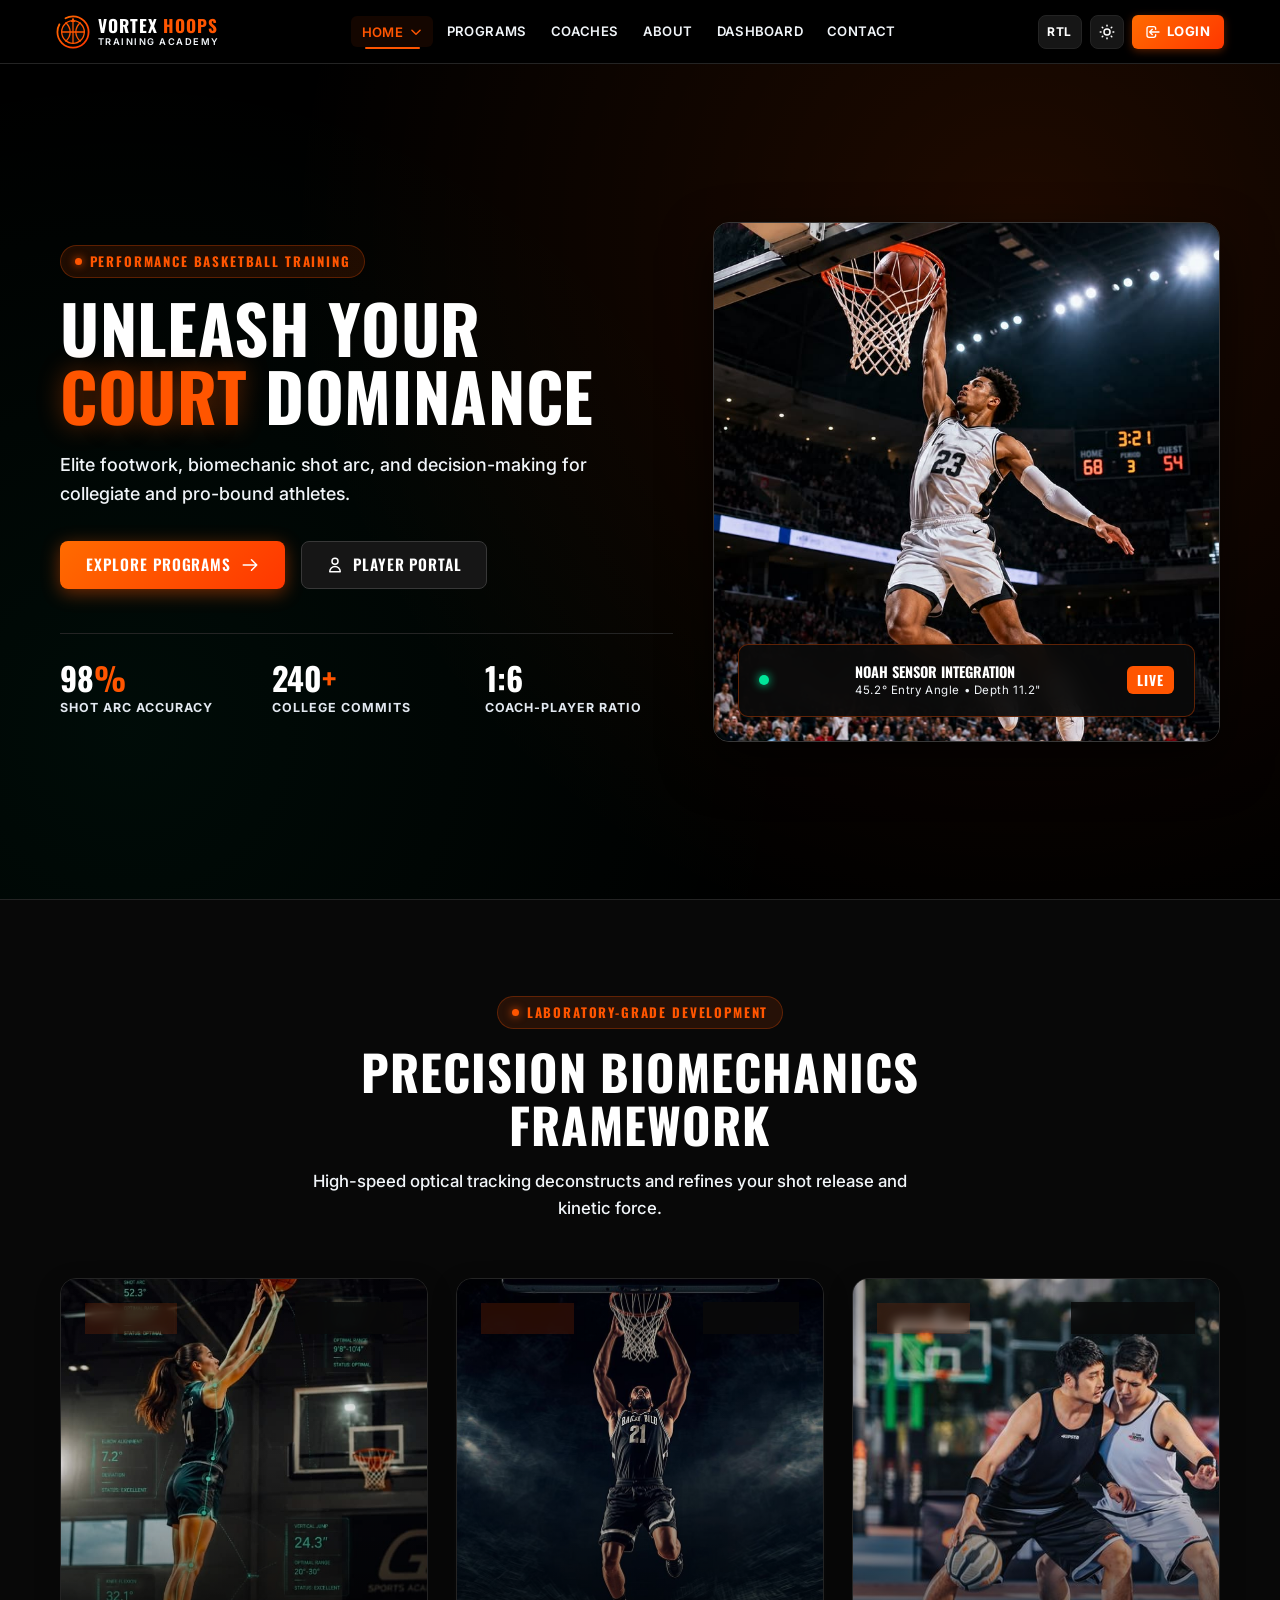
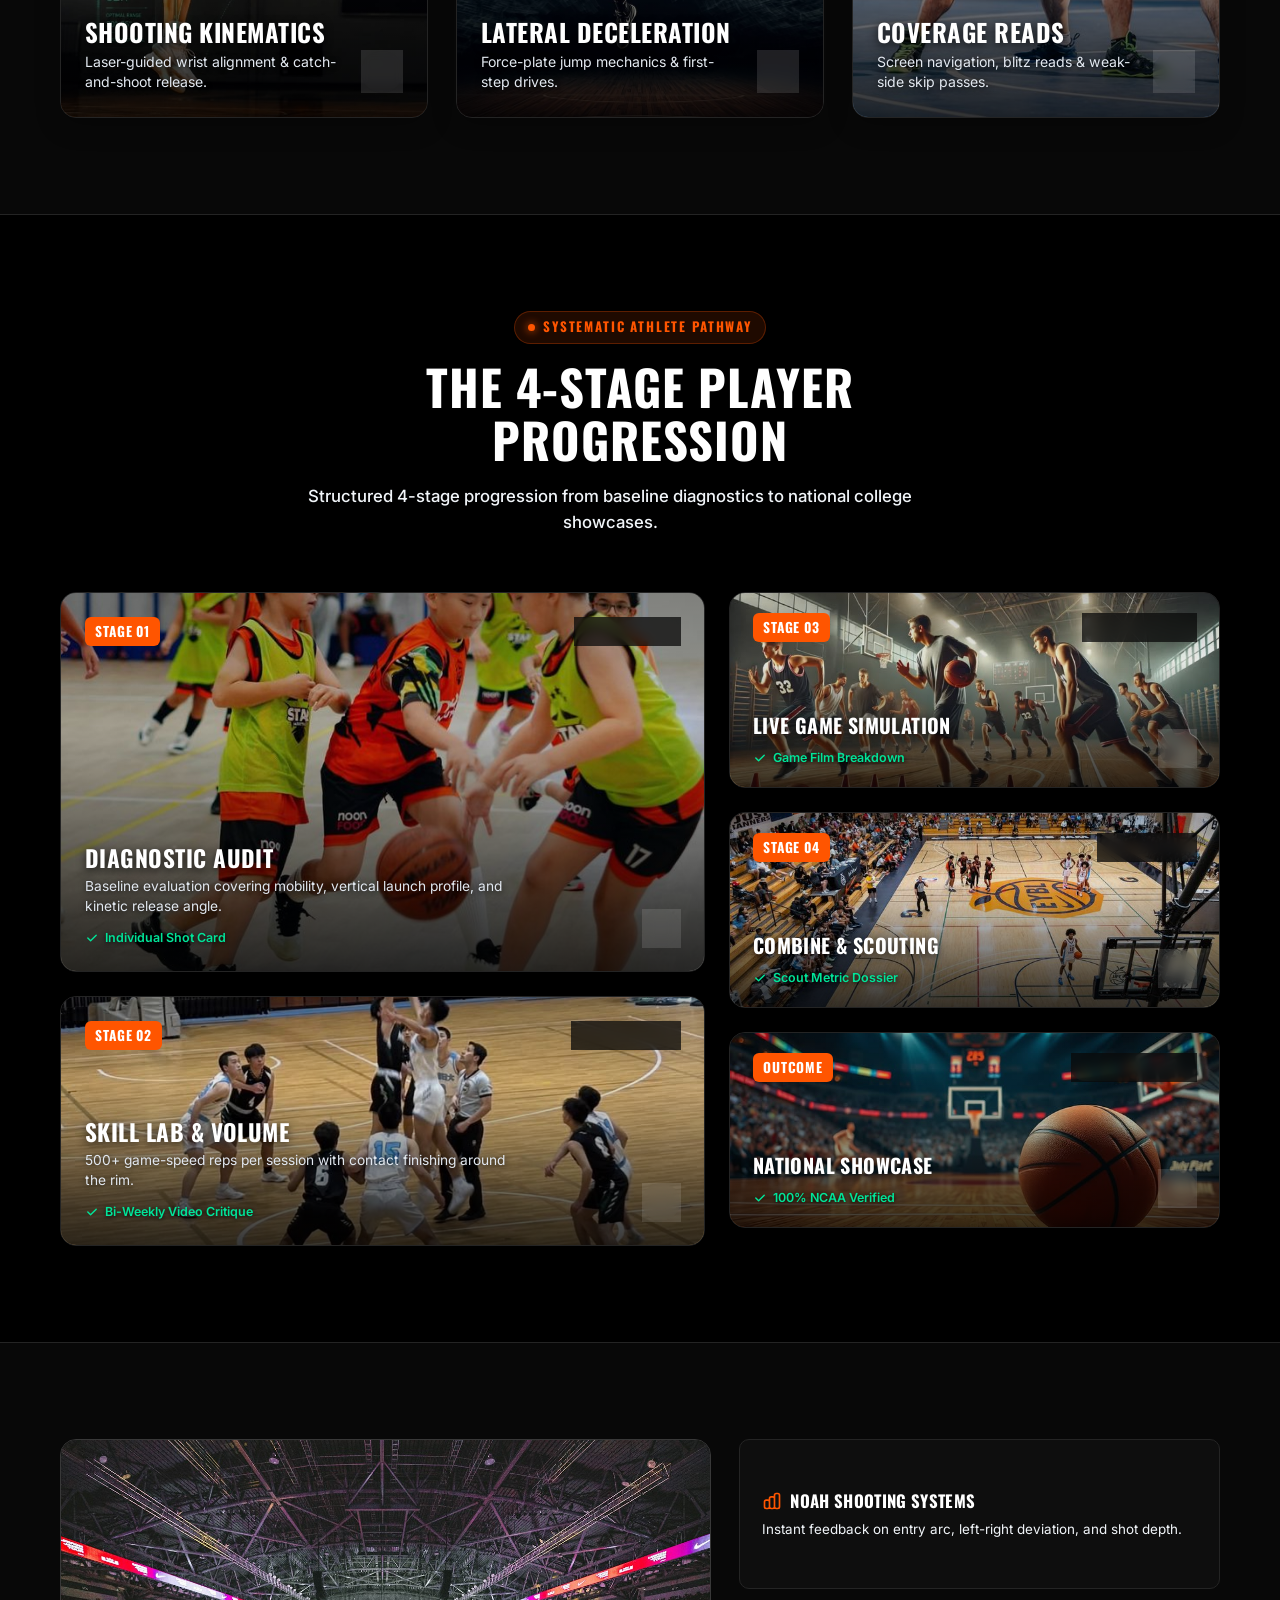
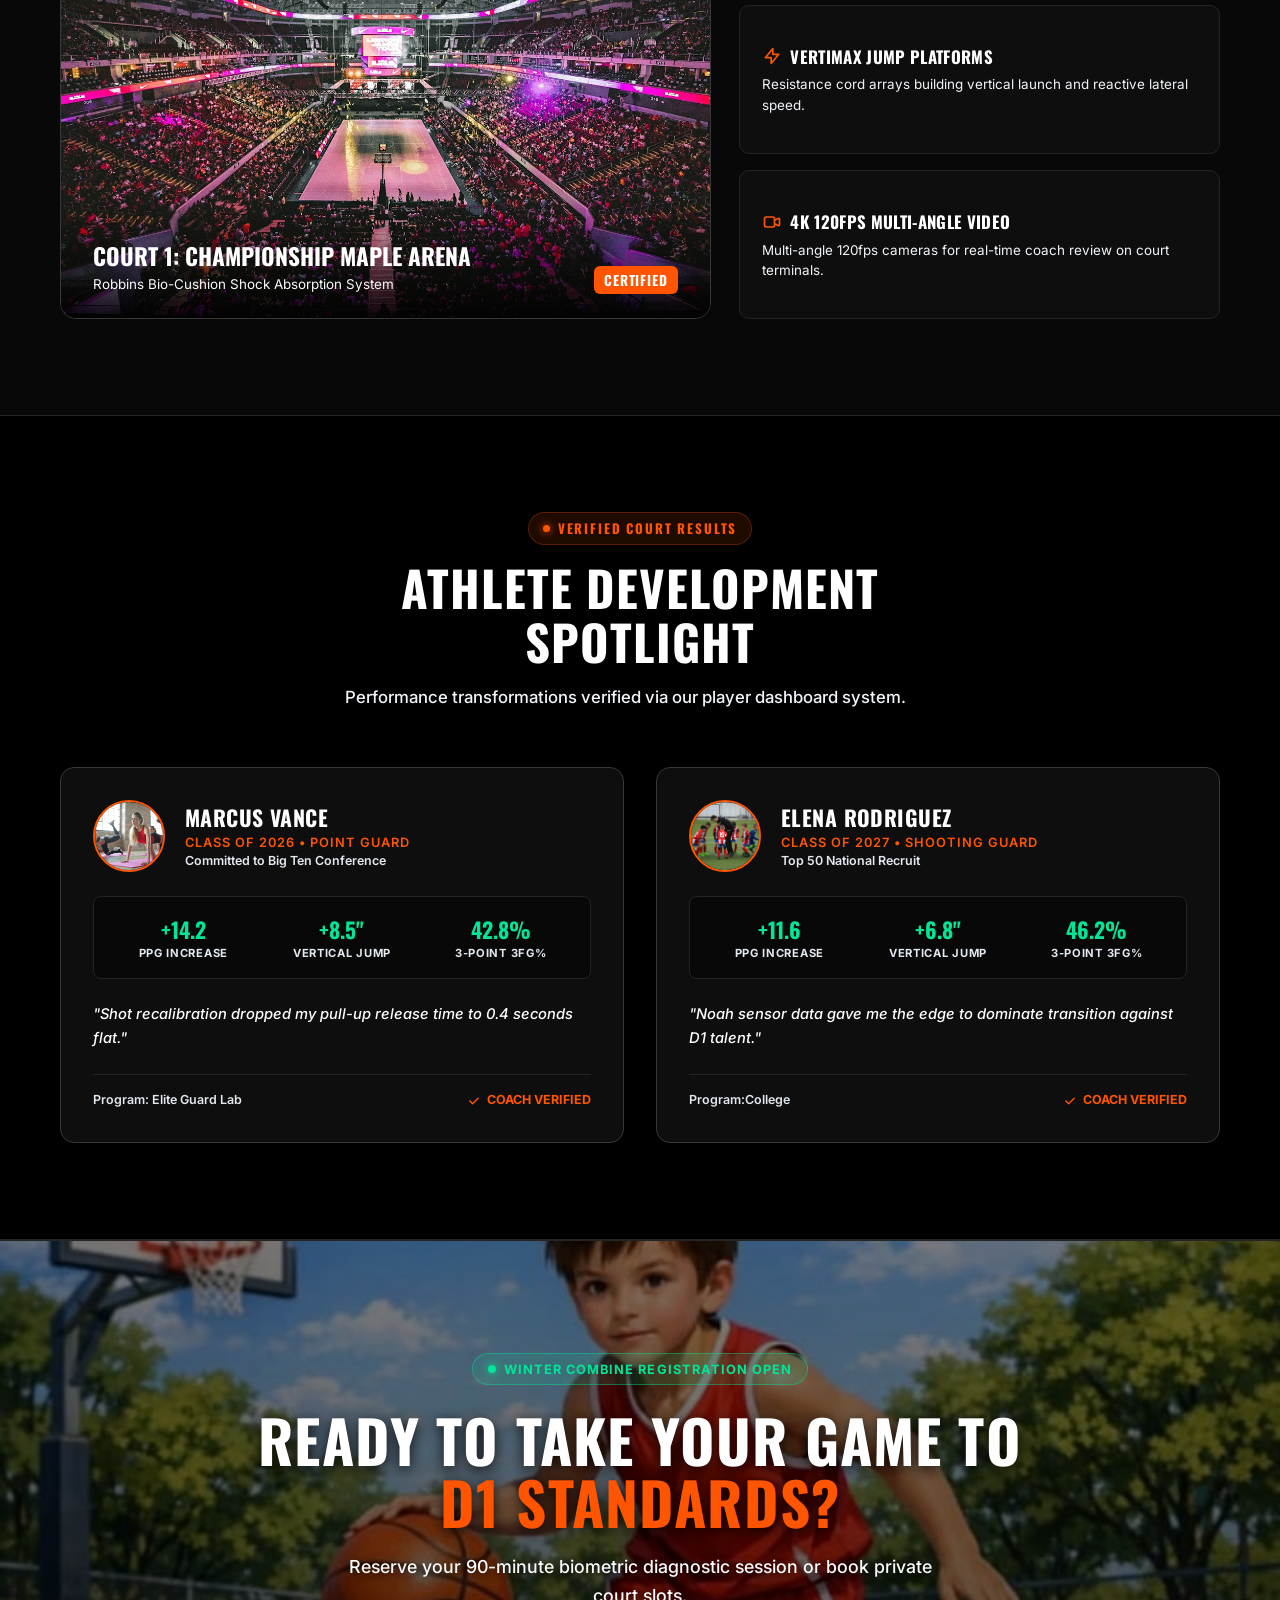
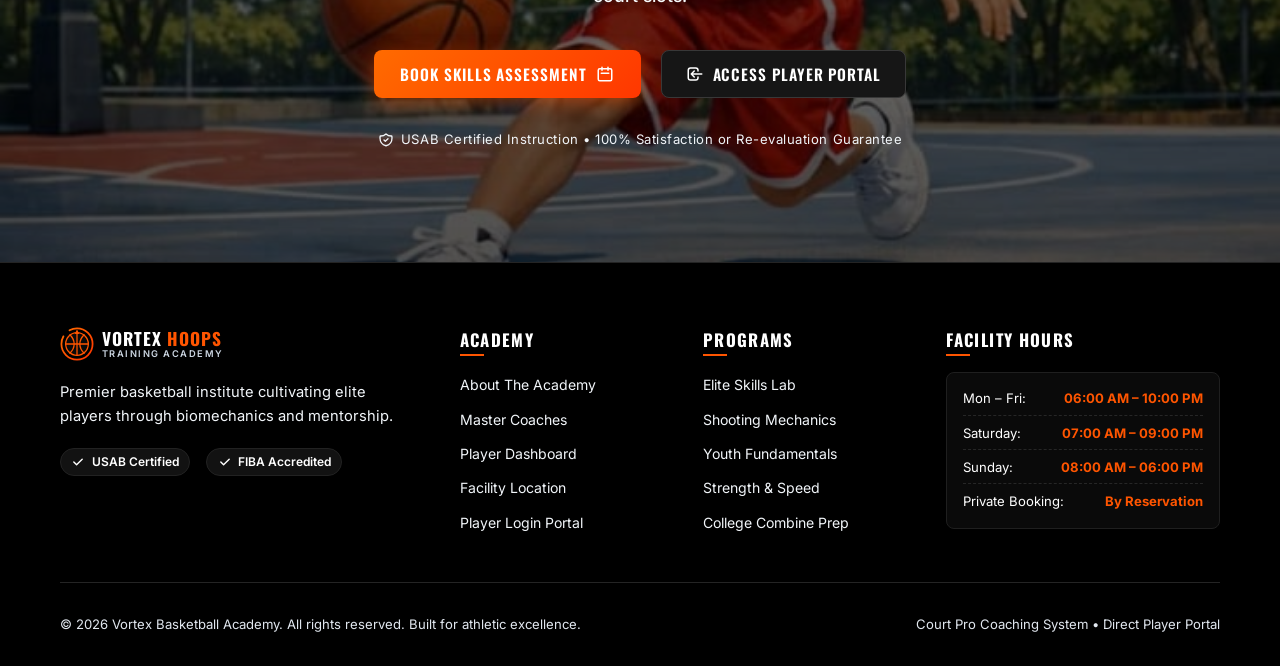
==== index.html @ 13c910e3 "first commit" ====
<!DOCTYPE html>
<html lang="en" dir="ltr" class="dark">

<head>
  <meta charset="UTF-8">
  <meta name="viewport" content="width=device-width, initial-scale=1.0">
  <title>Vortex Basketball Academy | Elite Sports Coaching & Player Development</title>

  <!-- Favicon -->
  <link rel="icon" type="image/svg+xml" href="assets/images/icons/favicon.svg">

  <!-- Core Stylesheets (Zero Inline CSS) -->
  <link rel="stylesheet" href="assets/css/style.css">
  <link rel="stylesheet" href="assets/css/responsive.css">
</head>

<body>

  <!-- ======================================================================
       PAGE LOADER
       ====================================================================== -->
  <div id="page-loader" role="status" aria-live="polite">
    <div class="loader-brand-box">
      <div class="loader-logo-wrap">
        <img src="assets/images/icons/logo.svg" alt="Vortex Basketball Academy Logo" width="72" height="72">
      </div>
      <h2 class="loader-brand-title">Vortex Academy</h2>
      <p class="loader-brand-tag">Elite Player Development</p>
      <div class="loader-bar-wrap">
        <div class="loader-bar-progress"></div>
      </div>
    </div>
  </div>

  <!-- ======================================================================
       GLOBAL FIXED HEADER
       ====================================================================== -->
  <header class="site-header" id="main-header">
    <div class="header-container">

      <!-- Brand Logo & Name -->
      <a href="index.html" class="brand-link" aria-label="Vortex Basketball Academy Home">
        <img src="assets/images/icons/logo.svg" alt="Vortex Logo" class="brand-logo-img" width="36" height="36">
        <div class="brand-text-group">
          <span class="brand-title">VORTEX <span>HOOPS</span></span>
          <span class="brand-tagline">TRAINING ACADEMY</span>
        </div>
      </a>

      <!-- Desktop Navigation - Exactly 6 items -->
      <nav class="desktop-nav" aria-label="Primary Navigation">
        <!-- 1. Home (Click-only Dropdown) -->
        <div class="nav-dropdown-item">
          <button type="button" class="nav-link nav-dropdown-btn" aria-expanded="false" aria-haspopup="true">
            <span>Home</span>
            <svg class="dropdown-arrow" fill="none" stroke="currentColor" viewBox="0 0 24 24" aria-hidden="true">
              <path stroke-linecap="round" stroke-linejoin="round" d="M19 9l-7 7-7-7" />
            </svg>
          </button>
          <div class="nav-dropdown-menu" role="menu">
            <a href="index.html" class="dropdown-link active" role="menuitem">
              <span>Home 1 (Training Hub)</span>
            </a>
            <a href="home-2.html" class="dropdown-link" role="menuitem">
              <span>Home 2 (Pro Performance)</span>
            </a>
          </div>
        </div>

        <!-- 2. Programs -->
        <a href="programs.html" class="nav-link">Programs</a>

        <!-- 3. Coaches -->
        <a href="coaches.html" class="nav-link">Coaches</a>

        <!-- 4. About -->
        <a href="about.html" class="nav-link">About</a>

        <!-- 5. Dashboard -->
        <a href="dashboard.html" class="nav-link">Dashboard</a>

        <!-- 6. Contact -->
        <a href="contact.html" class="nav-link">Contact</a>
      </nav>

      <!-- Header Action Controls -->
      <div class="header-actions">
        <!-- RTL / LTR Toggle Button -->
        <button type="button" class="icon-control-btn rtl-toggle-btn" aria-label="Toggle Text Direction">
          <span class="dir-label">RTL</span>
        </button>

        <!-- Dark / Light Mode Toggle Button -->
        <button type="button" class="icon-control-btn theme-toggle-btn" aria-label="Toggle Theme Mode">
          <!-- Moon Icon (for Dark) -->
          <svg class="moon-icon" fill="none" stroke="currentColor" viewBox="0 0 24 24" aria-hidden="true">
            <path stroke-linecap="round" stroke-linejoin="round" stroke-width="2"
              d="M20.354 15.354A9 9 0 018.646 3.646 9.003 9.003 0 0012 21a9.003 9.003 0 008.354-5.646z" />
          </svg>
          <!-- Sun Icon (for Light) -->
          <svg class="sun-icon" fill="none" stroke="currentColor" viewBox="0 0 24 24" aria-hidden="true">
            <path stroke-linecap="round" stroke-linejoin="round" stroke-width="2"
              d="M12 3v1m0 16v1m9-9h-1M4 12H3m15.364 6.364l-.707-.707M6.343 6.343l-.707-.707m12.728 0l-.707.707M6.343 17.657l-.707.707M16 12a4 4 0 11-8 0 4 4 0 018 0z" />
          </svg>
        </button>

        <!-- Player Portal Login Button -->
        <a href="login.html" class="header-login-btn" aria-label="Player Portal Login">
          <svg fill="none" stroke="currentColor" viewBox="0 0 24 24" aria-hidden="true">
            <path stroke-linecap="round" stroke-linejoin="round" stroke-width="2"
              d="M11 16l-4-4m0 0l4-4m-4 4h14m-5 4v1a3 3 0 01-3 3H6a3 3 0 01-3-3V7a3 3 0 013-3h7a3 3 0 013 3v1" />
          </svg>
          <span>Login</span>
        </a>

        <!-- Mobile Drawer Toggle Hamburger -->
        <button type="button" class="mobile-toggle-btn" aria-label="Open Mobile Menu" aria-expanded="false"
          aria-controls="mobile-drawer">
          <svg fill="none" stroke="currentColor" viewBox="0 0 24 24" aria-hidden="true">
            <path stroke-linecap="round" stroke-linejoin="round" stroke-width="2" d="M4 6h16M4 12h16M4 18h16" />
          </svg>
        </button>
      </div>

    </div>
  </header>

  <!-- ======================================================================
       MOBILE MENU DRAWER & BACKDROP
       ====================================================================== -->
  <div class="mobile-menu-backdrop" aria-hidden="true"></div>

  <aside class="mobile-menu-drawer" id="mobile-drawer" aria-label="Mobile Navigation Drawer">
    <div class="mobile-drawer-header">
      <div class="brand-link">
        <img src="assets/images/icons/logo.svg" alt="Vortex Logo" class="brand-logo-img" width="32" height="32">
        <div class="brand-text-group">
          <span class="brand-title">VORTEX <span>HOOPS</span></span>
          <span class="brand-tagline">TRAINING ACADEMY</span>
        </div>
      </div>
      <button type="button" class="mobile-close-btn" aria-label="Close Mobile Menu">
        <svg fill="none" stroke="currentColor" viewBox="0 0 24 24" aria-hidden="true" width="20" height="20">
          <path stroke-linecap="round" stroke-linejoin="round" stroke-width="2" d="M6 18L18 6M6 6l12 12" />
        </svg>
      </button>
    </div>

    <div class="mobile-drawer-body">
      <ul class="mobile-nav-list">
        <!-- 1. Home Accordion (Click only) -->
        <li class="mobile-accordion-group">
          <button type="button" class="mobile-nav-link mobile-accordion-btn" aria-expanded="false">
            <span>Home</span>
            <svg class="accordion-chevron" fill="none" stroke="currentColor" viewBox="0 0 24 24" aria-hidden="true"
              width="16" height="16">
              <path stroke-linecap="round" stroke-linejoin="round" stroke-width="2" d="M19 9l-7 7-7-7" />
            </svg>
          </button>
          <div class="mobile-accordion-content">
            <a href="index.html" class="mobile-sub-link active">Home 1 (Training Hub)</a>
            <a href="home-2.html" class="mobile-sub-link">Home 2 (Pro Performance)</a>
          </div>
        </li>

        <!-- 2. Programs -->
        <li>
          <a href="programs.html" class="mobile-nav-link">Programs</a>
        </li>

        <!-- 3. Coaches -->
        <li>
          <a href="coaches.html" class="mobile-nav-link">Coaches</a>
        </li>

        <!-- 4. About -->
        <li>
          <a href="about.html" class="mobile-nav-link">About</a>
        </li>

        <!-- 5. Dashboard -->
        <li>
          <a href="dashboard.html" class="mobile-nav-link">Dashboard</a>
        </li>

        <!-- 6. Contact -->
        <li>
          <a href="contact.html" class="mobile-nav-link">Contact</a>
        </li>
      </ul>

      <!-- Mobile Controls Row -->
      <div class="mobile-drawer-controls">
        <div class="mobile-controls-row">
          <button type="button" class="mobile-action-pill rtl-toggle-btn" aria-label="Toggle Text Direction">
            <svg fill="none" stroke="currentColor" viewBox="0 0 24 24" aria-hidden="true" width="16" height="16">
              <path stroke-linecap="round" stroke-linejoin="round" stroke-width="2"
                d="M8 7h12m0 0l-4-4m4 4l-4 4m0 6H4m0 0l4 4m-4-4l4-4" />
            </svg>
            <span class="dir-label">RTL</span>
          </button>

          <button type="button" class="mobile-action-pill theme-toggle-btn" aria-label="Toggle Theme Mode">
            <svg class="moon-icon" fill="none" stroke="currentColor" viewBox="0 0 24 24" aria-hidden="true" width="16"
              height="16">
              <path stroke-linecap="round" stroke-linejoin="round" stroke-width="2"
                d="M20.354 15.354A9 9 0 018.646 3.646 9.003 9.003 0 0012 21a9.003 9.003 0 008.354-5.646z" />
            </svg>
            <svg class="sun-icon" fill="none" stroke="currentColor" viewBox="0 0 24 24" aria-hidden="true" width="16"
              height="16">
              <path stroke-linecap="round" stroke-linejoin="round" stroke-width="2"
                d="M12 3v1m0 16v1m9-9h-1M4 12H3m15.364 6.364l-.707-.707M6.343 6.343l-.707-.707m12.728 0l-.707.707M6.343 17.657l-.707.707M16 12a4 4 0 11-8 0 4 4 0 018 0z" />
            </svg>
            <span>Theme</span>
          </button>
        </div>

        <a href="login.html" class="mobile-login-pill" aria-label="Player Portal Login">
          <svg fill="none" stroke="currentColor" viewBox="0 0 24 24" aria-hidden="true" width="18" height="18">
            <path stroke-linecap="round" stroke-linejoin="round" stroke-width="2"
              d="M11 16l-4-4m0 0l4-4m-4 4h14m-5 4v1a3 3 0 01-3 3H6a3 3 0 01-3-3V7a3 3 0 013-3h7a3 3 0 013 3v1" />
          </svg>
          <span>Player Portal</span>
        </a>
      </div>
    </div>
  </aside>

  <!-- ======================================================================
       MAIN CONTENT: EXACTLY 6 MAIN CONTENT SECTIONS (HOME 1)
       ====================================================================== -->
  <main id="main-content">

    <!-- --------------------------------------------------------------------
         SECTION 1: HERO VIEWPORT (FULL VIEWPORT HEIGHT)
         Occupies 100% viewport height minus fixed header
         -------------------------------------------------------------------- -->
    <section class="hero-viewport-section" aria-label="Academy Hero Introduction">
      <div class="site-container">
        <div class="hero-grid">

          <!-- Content Left Column -->
          <div class="hero-content-col">
            <span class="section-eyebrow">Performance Basketball Training</span>
            <h1 class="hero-title">
              Unleash Your <span class="highlight-court">Court</span> Dominance
            </h1>
            <p class="hero-description">
              Elite footwork, biomechanic shot arc, and decision-making for collegiate and pro-bound athletes.
            </p>

            <div class="hero-actions-row">
              <a href="programs.html" class="btn-primary-court">
                <span>Explore Programs</span>
                <svg fill="none" stroke="currentColor" viewBox="0 0 24 24" width="18" height="18" aria-hidden="true">
                  <path stroke-linecap="round" stroke-linejoin="round" stroke-width="2" d="M14 5l7 7m0 0l-7 7m7-7H3" />
                </svg>
              </a>
              <a href="login.html" class="btn-secondary-court">
                <svg fill="none" stroke="currentColor" viewBox="0 0 24 24" width="18" height="18" aria-hidden="true">
                  <path stroke-linecap="round" stroke-linejoin="round" stroke-width="2"
                    d="M16 7a4 4 0 11-8 0 4 4 0 018 0zM12 14a7 7 0 00-7 7h14a7 7 0 00-7-7z" />
                </svg>
                <span>Player Portal</span>
              </a>
            </div>

            <!-- Micro Metrics Strip -->
            <div class="hero-stats-strip">
              <div class="stat-strip-item">
                <div class="stat-strip-num">98<span>%</span></div>
                <div class="stat-strip-label">Shot Arc Accuracy</div>
              </div>
              <div class="stat-strip-item">
                <div class="stat-strip-num">240<span>+</span></div>
                <div class="stat-strip-label">College Commits</div>
              </div>
              <div class="stat-strip-item">
                <div class="stat-strip-num">1:6</div>
                <div class="stat-strip-label">Coach-Player Ratio</div>
              </div>
            </div>
          </div>

          <!-- Media Right Column -->
          <div class="hero-media-col">
            <div class="hero-image-frame">
              <img src="assets/images/hero/p1.jpg" alt="Vortex basketball player executing explosive jumper" width="600"
                height="700" loading="eager">
              <div class="hero-floating-badge">
                <div class="floating-badge-pulse" aria-hidden="true"></div>
                <div>
                  <div class="floating-badge-title">Noah Sensor Integration</div>
                  <div class="floating-badge-desc">45.2° Entry Angle &bull; Depth 11.2"</div>
                </div>
                <span class="step-badge">Live</span>
              </div>
            </div>
          </div>

        </div>
      </div>
    </section>

    <!-- --------------------------------------------------------------------
         SECTION 2: BIOMECHANICS FRAMEWORK (REFERENCE PHOTO-CARD GRID MODEL)
         Modeled precisely after reference photo-card design with bottom overlays
         -------------------------------------------------------------------- -->
    <section class="section-biomechanics" aria-label="Biomechanics and Precision Training">
      <div class="site-container">

        <!-- Centered Section Header -->
        <div class="section-header-center">
          <span class="section-eyebrow">Laboratory-Grade Development</span>
          <h2 class="section-heading-lg">Precision Biomechanics Framework</h2>
          <p class="section-subtext">
            High-speed optical tracking deconstructs and refines your shot release and kinetic force.
          </p>
        </div>

        <!-- 3 Symmetrical Reference Photo Cards Grid -->
        <div class="biomechanics-photo-grid">

          <!-- Card 1: Shooting Kinematics -->
          <article class="biomechanics-photo-card">
            <div class="photo-card-media">
              <img src="assets/images/sections/p2.jpg" alt="Shooting kinematics and set point laser tracking"
                width="600" height="440" loading="lazy">
              <div class="photo-card-overlay" aria-hidden="true"></div>
            </div>

            <div class="photo-card-top-badge">
              <span class="pillar-pill-tag">PILLAR 01</span>
              <span class="photo-metric-pill">0.38s Release</span>
            </div>

            <div class="photo-card-bottom-content">
              <div class="photo-text-group">
                <h3 class="photo-card-title">Shooting Kinematics</h3>
                <p class="photo-card-desc">Laser-guided wrist alignment &amp; catch-and-shoot release.</p>
              </div>
              <a href="programs.html" class="photo-card-arrow-btn" aria-label="Explore Shooting Kinematics Curriculum">
                <svg fill="none" stroke="currentColor" viewBox="0 0 24 24" width="20" height="20" aria-hidden="true">
                  <path stroke-linecap="round" stroke-linejoin="round" stroke-width="2" d="M14 5l7 7m0 0l-7 7m7-7H3" />
                </svg>
              </a>
            </div>
          </article>

          <!-- Card 2: Lateral Deceleration -->
          <article class="biomechanics-photo-card">
            <div class="photo-card-media">
              <img src="assets/images/sections/p3.jpg" alt="Lateral deceleration and first-step force plate training"
                width="600" height="440" loading="lazy">
              <div class="photo-card-overlay" aria-hidden="true"></div>
            </div>

            <div class="photo-card-top-badge">
              <span class="pillar-pill-tag">PILLAR 02</span>
              <span class="photo-metric-pill">+4.2G Decel</span>
            </div>

            <div class="photo-card-bottom-content">
              <div class="photo-text-group">
                <h3 class="photo-card-title">Lateral Deceleration</h3>
                <p class="photo-card-desc">Force-plate jump mechanics &amp; first-step drives.</p>
              </div>
              <a href="programs.html" class="photo-card-arrow-btn" aria-label="Explore Lateral Deceleration Curriculum">
                <svg fill="none" stroke="currentColor" viewBox="0 0 24 24" width="20" height="20" aria-hidden="true">
                  <path stroke-linecap="round" stroke-linejoin="round" stroke-width="2" d="M14 5l7 7m0 0l-7 7m7-7H3" />
                </svg>
              </a>
            </div>
          </article>

          <!-- Card 3: Coverage Reads -->
          <article class="biomechanics-photo-card">
            <div class="photo-card-media">
              <img src="assets/images/sections/p4.jpg" alt="Coverage reads and defensive telemetry analysis" width="600"
                height="440" loading="lazy">
              <div class="photo-card-overlay" aria-hidden="true"></div>
            </div>

            <div class="photo-card-top-badge">
              <span class="pillar-pill-tag">PILLAR 03</span>
              <span class="photo-metric-pill">94% Read Index</span>
            </div>

            <div class="photo-card-bottom-content">
              <div class="photo-text-group">
                <h3 class="photo-card-title">Coverage Reads</h3>
                <p class="photo-card-desc">Screen navigation, blitz reads &amp; weak-side skip passes.</p>
              </div>
              <a href="programs.html" class="photo-card-arrow-btn" aria-label="Explore Coverage Reads Curriculum">
                <svg fill="none" stroke="currentColor" viewBox="0 0 24 24" width="20" height="20" aria-hidden="true">
                  <path stroke-linecap="round" stroke-linejoin="round" stroke-width="2" d="M14 5l7 7m0 0l-7 7m7-7H3" />
                </svg>
              </a>
            </div>
          </article>

        </div>

      </div>
    </section>

    <!-- --------------------------------------------------------------------
         SECTION 3: ELITE PLAYER PROGRESSION PATH (ASYMMETRIC MOSAIC MODEL)
         Modeled precisely after reference photo mosaic (2 columns: 2 left, 3 right)
         -------------------------------------------------------------------- -->
    <section class="section-progression" aria-label="Player Progression Milestones">
      <div class="site-container">

        <div class="progression-header-wrap">
          <span class="section-eyebrow">Systematic Athlete Pathway</span>
          <h2 class="section-heading-lg">The 4-Stage Player Progression</h2>
          <p class="section-subtext">
            Structured 4-stage progression from baseline diagnostics to national college showcases.
          </p>
        </div>

        <!-- Asymmetric Bento Photo Mosaic (Matching Reference Image) -->
        <div class="progression-mosaic-grid">

          <!-- Left Column: 2 Cards (Large Featured + Wide Secondary) -->
          <div class="progression-col-left">

            <!-- Stage 01: Diagnostic Audit (Large Featured Card) -->
            <article class="progression-mosaic-card progression-card-lg">
              <div class="mosaic-card-media">
                <img src="assets/images/sections/p5.jpg" alt="Stage 01 Diagnostic audit evaluation" width="800"
                  height="400" loading="lazy">
                <div class="mosaic-card-overlay" aria-hidden="true"></div>
              </div>

              <div class="mosaic-card-top">
                <span class="step-badge">Stage 01</span>
                <span class="step-duration">Weeks 1 &ndash; 3</span>
              </div>

              <div class="mosaic-card-bottom">
                <div class="mosaic-text-group">
                  <h3 class="mosaic-card-title">Diagnostic Audit</h3>
                  <p class="mosaic-card-desc">
                    Baseline evaluation covering mobility, vertical launch profile, and kinetic release angle.
                  </p>
                  <div class="step-deliverable">
                    <svg fill="currentColor" viewBox="0 0 20 20" width="14" height="14" aria-hidden="true">
                      <path fill-rule="evenodd"
                        d="M16.707 5.293a1 1 0 010 1.414l-8 8a1 1 0 01-1.414 0l-4-4a1 1 0 011.414-1.414L8 12.586l7.293-7.293a1 1 0 011.414 0z"
                        clip-rule="evenodd" />
                    </svg>
                    <span>Individual Shot Card</span>
                  </div>
                </div>
                <a href="programs.html" class="mosaic-arrow-btn" aria-label="Explore Stage 01 Curriculum">
                  <svg fill="none" stroke="currentColor" viewBox="0 0 24 24" width="18" height="18" aria-hidden="true">
                    <path stroke-linecap="round" stroke-linejoin="round" stroke-width="2"
                      d="M14 5l7 7m0 0l-7 7m7-7H3" />
                  </svg>
                </a>
              </div>
            </article>

            <!-- Stage 02: Skill Lab & Volume (Wide Horizontal Card) -->
            <article class="progression-mosaic-card progression-card-sm">
              <div class="mosaic-card-media">
                <img src="assets/images/sections/p6.jpg" alt="Stage 02 Skill lab and volume training" width="800"
                  height="260" loading="lazy">
                <div class="mosaic-card-overlay" aria-hidden="true"></div>
              </div>

              <div class="mosaic-card-top">
                <span class="step-badge">Stage 02</span>
                <span class="step-duration">Weeks 4 &ndash; 8</span>
              </div>

              <div class="mosaic-card-bottom">
                <div class="mosaic-text-group">
                  <h3 class="mosaic-card-title">Skill Lab &amp; Volume</h3>
                  <p class="mosaic-card-desc">
                    500+ game-speed reps per session with contact finishing around the rim.
                  </p>
                  <div class="step-deliverable">
                    <svg fill="currentColor" viewBox="0 0 20 20" width="14" height="14" aria-hidden="true">
                      <path fill-rule="evenodd"
                        d="M16.707 5.293a1 1 0 010 1.414l-8 8a1 1 0 01-1.414 0l-4-4a1 1 0 011.414-1.414L8 12.586l7.293-7.293a1 1 0 011.414 0z"
                        clip-rule="evenodd" />
                    </svg>
                    <span>Bi-Weekly Video Critique</span>
                  </div>
                </div>
                <a href="programs.html" class="mosaic-arrow-btn" aria-label="Explore Stage 02 Curriculum">
                  <svg fill="none" stroke="currentColor" viewBox="0 0 24 24" width="18" height="18" aria-hidden="true">
                    <path stroke-linecap="round" stroke-linejoin="round" stroke-width="2"
                      d="M14 5l7 7m0 0l-7 7m7-7H3" />
                  </svg>
                </a>
              </div>
            </article>

          </div>

          <!-- Right Column: 3 Cards (Stage 03, Stage 04, and National Showcase) -->
          <div class="progression-col-right">

            <!-- Stage 03: Live Game Simulation -->
            <article class="progression-mosaic-card progression-card-rt">
              <div class="mosaic-card-media">
                <img src="assets/images/sections/p7.jpg" alt="Stage 03 Live game simulation drills" width="600"
                  height="220" loading="lazy">
                <div class="mosaic-card-overlay" aria-hidden="true"></div>
              </div>

              <div class="mosaic-card-top">
                <span class="step-badge">Stage 03</span>
                <span class="step-duration">Weeks 9 &ndash; 14</span>
              </div>

              <div class="mosaic-card-bottom">
                <div class="mosaic-text-group">
                  <h3 class="mosaic-card-title">Live Game Simulation</h3>
                  <div class="step-deliverable">
                    <svg fill="currentColor" viewBox="0 0 20 20" width="14" height="14" aria-hidden="true">
                      <path fill-rule="evenodd"
                        d="M16.707 5.293a1 1 0 010 1.414l-8 8a1 1 0 01-1.414 0l-4-4a1 1 0 011.414-1.414L8 12.586l7.293-7.293a1 1 0 011.414 0z"
                        clip-rule="evenodd" />
                    </svg>
                    <span>Game Film Breakdown</span>
                  </div>
                </div>
                <a href="programs.html" class="mosaic-arrow-btn" aria-label="Explore Stage 03 Curriculum">
                  <svg fill="none" stroke="currentColor" viewBox="0 0 24 24" width="18" height="18" aria-hidden="true">
                    <path stroke-linecap="round" stroke-linejoin="round" stroke-width="2"
                      d="M14 5l7 7m0 0l-7 7m7-7H3" />
                  </svg>
                </a>
              </div>
            </article>

            <!-- Stage 04: Combine & Scouting -->
            <article class="progression-mosaic-card progression-card-rt">
              <div class="mosaic-card-media">
                <img src="assets/images/sections/p8.jpg" alt="Stage 04 Combine and scouting showcase" width="600"
                  height="220" loading="lazy">
                <div class="mosaic-card-overlay" aria-hidden="true"></div>
              </div>

              <div class="mosaic-card-top">
                <span class="step-badge">Stage 04</span>
                <span class="step-duration">Weeks 15+</span>
              </div>

              <div class="mosaic-card-bottom">
                <div class="mosaic-text-group">
                  <h3 class="mosaic-card-title">Combine &amp; Scouting</h3>
                  <div class="step-deliverable">
                    <svg fill="currentColor" viewBox="0 0 20 20" width="14" height="14" aria-hidden="true">
                      <path fill-rule="evenodd"
                        d="M16.707 5.293a1 1 0 010 1.414l-8 8a1 1 0 01-1.414 0l-4-4a1 1 0 011.414-1.414L8 12.586l7.293-7.293a1 1 0 011.414 0z"
                        clip-rule="evenodd" />
                    </svg>
                    <span>Scout Metric Dossier</span>
                  </div>
                </div>
                <a href="programs.html" class="mosaic-arrow-btn" aria-label="Explore Stage 04 Curriculum">
                  <svg fill="none" stroke="currentColor" viewBox="0 0 24 24" width="18" height="18" aria-hidden="true">
                    <path stroke-linecap="round" stroke-linejoin="round" stroke-width="2"
                      d="M14 5l7 7m0 0l-7 7m7-7H3" />
                  </svg>
                </a>
              </div>
            </article>

            <!-- Card 5: Verified NCAA Dossier Outcome -->
            <article class="progression-mosaic-card progression-card-rt">
              <div class="mosaic-card-media">
                <img src="assets/images/sections/p9.jpg" alt="NCAA collegiate and pro placement dossier" width="600"
                  height="220" loading="lazy">
                <div class="mosaic-card-overlay" aria-hidden="true"></div>
              </div>

              <div class="mosaic-card-top">
                <span class="step-badge">Outcome</span>
                <span class="step-duration">D1 Placement</span>
              </div>

              <div class="mosaic-card-bottom">
                <div class="mosaic-text-group">
                  <h3 class="mosaic-card-title">National Showcase</h3>
                  <div class="step-deliverable">
                    <svg fill="currentColor" viewBox="0 0 20 20" width="14" height="14" aria-hidden="true">
                      <path fill-rule="evenodd"
                        d="M16.707 5.293a1 1 0 010 1.414l-8 8a1 1 0 01-1.414 0l-4-4a1 1 0 011.414-1.414L8 12.586l7.293-7.293a1 1 0 011.414 0z"
                        clip-rule="evenodd" />
                    </svg>
                    <span>100% NCAA Verified</span>
                  </div>
                </div>
                <a href="programs.html" class="mosaic-arrow-btn" aria-label="Explore National Showcase">
                  <svg fill="none" stroke="currentColor" viewBox="0 0 24 24" width="18" height="18" aria-hidden="true">
                    <path stroke-linecap="round" stroke-linejoin="round" stroke-width="2"
                      d="M14 5l7 7m0 0l-7 7m7-7H3" />
                  </svg>
                </a>
              </div>
            </article>

          </div>

        </div>

      </div>
    </section>

    <!-- --------------------------------------------------------------------
         SECTION 4: THE VORTEX FACILITY & ARENA SHOWCASE (ARCHITECTURAL GRID)
         -------------------------------------------------------------------- -->
    <section class="section-facility" aria-label="Facility and Training Arena Showcase">
      <div class="site-container">

        <div class="facility-grid-wrap">
          <!-- Main Architectural Visual -->
          <div class="facility-main-visual">
            <img src="assets/images/sections/court-facility.jpg"
              alt="Vortex Academy FIBA Regulation Maple Hardwood Courts" width="800" height="500" loading="lazy">
            <div class="facility-main-caption">
              <div>
                <div class="facility-caption-title">Court 1: Championship Maple Arena</div>
                <div class="facility-caption-sub">Robbins Bio-Cushion Shock Absorption System</div>
              </div>
              <span class="step-badge"> Certified</span>
            </div>
          </div>

          <!-- Side Spec Columns -->
          <div class="facility-side-specs">
            <!-- Spec 1 -->
            <div class="facility-spec-card">
              <div class="spec-icon-row">
                <svg fill="none" stroke="currentColor" viewBox="0 0 24 24" width="20" height="20" aria-hidden="true">
                  <path stroke-linecap="round" stroke-linejoin="round" stroke-width="2"
                    d="M9 19v-6a2 2 0 00-2-2H5a2 2 0 00-2 2v6a2 2 0 002 2h2a2 2 0 002-2zm0 0V9a2 2 0 012-2h2a2 2 0 012 2v10m-6 0a2 2 0 002 2h2a2 2 0 002-2m0 0V5a2 2 0 012-2h2a2 2 0 012 2v14a2 2 0 01-2 2h-2a2 2 0 01-2-2z" />
                </svg>
                <h3 class="spec-title">Noah Shooting Systems</h3>
              </div>
              <p class="spec-desc">Instant feedback on entry arc, left-right deviation, and shot depth.</p>
            </div>

            <!-- Spec 2 -->
            <div class="facility-spec-card">
              <div class="spec-icon-row">
                <svg fill="none" stroke="currentColor" viewBox="0 0 24 24" width="20" height="20" aria-hidden="true">
                  <path stroke-linecap="round" stroke-linejoin="round" stroke-width="2"
                    d="M13 10V3L4 14h7v7l9-11h-7z" />
                </svg>
                <h3 class="spec-title">VertiMax Jump Platforms</h3>
              </div>
              <p class="spec-desc">Resistance cord arrays building vertical launch and reactive lateral speed.</p>
            </div>

            <!-- Spec 3 -->
            <div class="facility-spec-card">
              <div class="spec-icon-row">
                <svg fill="none" stroke="currentColor" viewBox="0 0 24 24" width="20" height="20" aria-hidden="true">
                  <path stroke-linecap="round" stroke-linejoin="round" stroke-width="2"
                    d="M15 10l4.553-2.276A1 1 0 0121 8.618v6.764a1 1 0 01-1.447.894L15 14M5 18h8a2 2 0 002-2V8a2 2 0 00-2-2H5a2 2 0 00-2 2v8a2 2 0 002 2z" />
                </svg>
                <h3 class="spec-title">4K 120FPS Multi-Angle Video</h3>
              </div>
              <p class="spec-desc">Multi-angle 120fps cameras for real-time coach review on court terminals.</p>
            </div>
          </div>
        </div>

      </div>
    </section>

    <!-- --------------------------------------------------------------------
         SECTION 5: ATHLETE SPOTLIGHT & METRICS (EVEN DUAL-CARDS)
         Strictly equal heights, symmetrical data, uniform typography
         -------------------------------------------------------------------- -->
    <section class="section-spotlight" aria-label="Athlete Spotlights and Performance Improvements">
      <div class="site-container">

        <div class="spotlight-header-wrap">
          <span class="section-eyebrow">Verified Court Results</span>
          <h2 class="section-heading-lg">Athlete Development Spotlight</h2>
          <p class="section-subtext">
            Performance transformations verified via our player dashboard system.
          </p>
        </div>

        <div class="spotlight-cards-grid">
          <!-- Card 1: Marcus -->
          <div class="spotlight-card">
            <div>
              <div class="spotlight-athlete-header">
                <div class="spotlight-avatar-frame">
                  <img src="assets/images/testimonials/player-marcus.jpg" alt="Marcus Vance athlete portrait" width="72"
                    height="72" loading="lazy">
                </div>
                <div class="spotlight-athlete-meta">
                  <h3 class="spotlight-name">Marcus Vance</h3>
                  <span class="spotlight-tier">Class of 2026 &bull; Point Guard</span>
                  <span class="spotlight-team">Committed to Big Ten Conference</span>
                </div>
              </div>

              <!-- Equal 3-Metric Comparison Pill Grid -->
              <div class="spotlight-metrics-grid">
                <div class="metric-pill-item">
                  <span class="metric-pill-val">+14.2</span>
                  <span class="metric-pill-lbl">PPG Increase</span>
                </div>
                <div class="metric-pill-item">
                  <span class="metric-pill-val">+8.5"</span>
                  <span class="metric-pill-lbl">Vertical Jump</span>
                </div>
                <div class="metric-pill-item">
                  <span class="metric-pill-val">42.8%</span>
                  <span class="metric-pill-lbl">3-Point 3FG%</span>
                </div>
              </div>

              <p class="spotlight-quote">
                "Shot recalibration dropped my pull-up release time to 0.4 seconds flat."
              </p>
            </div>

            <div class="spotlight-coach-verified">
              <span>Program: Elite Guard Lab</span>
              <span class="verified-stamp">
                <svg fill="currentColor" viewBox="0 0 20 20" width="14" height="14" aria-hidden="true">
                  <path fill-rule="evenodd"
                    d="M16.707 5.293a1 1 0 010 1.414l-8 8a1 1 0 01-1.414 0l-4-4a1 1 0 011.414-1.414L8 12.586l7.293-7.293a1 1 0 011.414 0z"
                    clip-rule="evenodd" />
                </svg>
                Coach Verified
              </span>
            </div>
          </div>

          <!-- Card 2: Elena -->
          <div class="spotlight-card">
            <div>
              <div class="spotlight-athlete-header">
                <div class="spotlight-avatar-frame">
                  <img src="assets/images/testimonials/player-elena.jpg" alt="Elena Rodriguez athlete portrait"
                    width="72" height="72" loading="lazy">
                </div>
                <div class="spotlight-athlete-meta">
                  <h3 class="spotlight-name">Elena Rodriguez</h3>
                  <span class="spotlight-tier">Class of 2027 &bull; Shooting Guard</span>
                  <span class="spotlight-team">Top 50 National Recruit</span>
                </div>
              </div>

              <!-- Equal 3-Metric Comparison Pill Grid -->
              <div class="spotlight-metrics-grid">
                <div class="metric-pill-item">
                  <span class="metric-pill-val">+11.6</span>
                  <span class="metric-pill-lbl">PPG Increase</span>
                </div>
                <div class="metric-pill-item">
                  <span class="metric-pill-val">+6.8"</span>
                  <span class="metric-pill-lbl">Vertical Jump</span>
                </div>
                <div class="metric-pill-item">
                  <span class="metric-pill-val">46.2%</span>
                  <span class="metric-pill-lbl">3-Point 3FG%</span>
                </div>
              </div>

              <p class="spotlight-quote">
                "Noah sensor data gave me the edge to dominate transition against D1 talent."
              </p>
            </div>

            <div class="spotlight-coach-verified">
              <span>Program:College </span>
              <span class="verified-stamp">
                <svg fill="currentColor" viewBox="0 0 20 20" width="14" height="14" aria-hidden="true">
                  <path fill-rule="evenodd"
                    d="M16.707 5.293a1 1 0 010 1.414l-8 8a1 1 0 01-1.414 0l-4-4a1 1 0 011.414-1.414L8 12.586l7.293-7.293a1 1 0 011.414 0z"
                    clip-rule="evenodd" />
                </svg>
                Coach Verified
              </span>
            </div>
          </div>
        </div>

      </div>
    </section>

    <!-- --------------------------------------------------------------------
         SECTION 6: HIGH-CONVERSION COURT CTA (MANDATORY FINAL SECTION)
         -------------------------------------------------------------------- -->
    <section class="section-court-cta" aria-label="Book Assessment Call To Action">
      <div class="site-container">
        <div class="cta-box-inner">

          <div class="cta-live-indicator">
            <span class="cta-live-dot" aria-hidden="true"></span>
            <span>Winter Combine Registration Open</span>
          </div>

          <h2 class="cta-main-title">
            Ready to Take Your Game to <span>D1 Standards?</span>
          </h2>

          <p class="cta-description">
            Reserve your 90-minute biometric diagnostic session or book private court slots.
          </p>

          <div class="cta-buttons-row">
            <a href="contact.html" class="btn-primary-court">
              <span>Book Skills Assessment</span>
              <svg fill="none" stroke="currentColor" viewBox="0 0 24 24" width="18" height="18" aria-hidden="true">
                <path stroke-linecap="round" stroke-linejoin="round" stroke-width="2"
                  d="M8 7V3m8 4V3m-9 8h10M5 21h14a2 2 0 002-2V7a2 2 0 00-2-2H5a2 2 0 00-2 2v12a2 2 0 002 2z" />
              </svg>
            </a>
            <a href="login.html" class="btn-secondary-court">
              <svg fill="none" stroke="currentColor" viewBox="0 0 24 24" width="18" height="18" aria-hidden="true">
                <path stroke-linecap="round" stroke-linejoin="round" stroke-width="2"
                  d="M11 16l-4-4m0 0l4-4m-4 4h14m-5 4v1a3 3 0 01-3 3H6a3 3 0 01-3-3V7a3 3 0 013-3h7a3 3 0 013 3v1" />
              </svg>
              <span>Access Player Portal</span>
            </a>
          </div>

          <div class="cta-guarantee-note">
            <svg fill="none" stroke="currentColor" viewBox="0 0 24 24" width="16" height="16" aria-hidden="true">
              <path stroke-linecap="round" stroke-linejoin="round" stroke-width="2"
                d="M9 12l2 2 4-4m5.618-4.016A11.955 11.955 0 0112 2.944a11.955 11.955 0 01-8.618 3.04A12.02 12.02 0 003 9c0 5.591 3.824 10.29 9 11.622 5.176-1.332 9-6.03 9-11.622 0-1.042-.133-2.052-.382-3.016z" />
            </svg>
            <span>USAB Certified Instruction &bull; 100% Satisfaction or Re-evaluation Guarantee</span>
          </div>

        </div>
      </div>
    </section>

  </main>

  <!-- ======================================================================
       GLOBAL SCROLL TO TOP BUTTON
       ====================================================================== -->
  <button type="button" class="scroll-top-btn" aria-label="Scroll back to top">
    <svg fill="none" stroke="currentColor" viewBox="0 0 24 24" aria-hidden="true">
      <path stroke-linecap="round" stroke-linejoin="round" d="M5 15l7-7 7 7" />
    </svg>
  </button>

  <!-- ======================================================================
       SHARED FOOTER
       ====================================================================== -->
  <footer class="site-footer">
    <div class="footer-container">
      <div class="footer-grid">
        <!-- Brand Column -->
        <div class="footer-brand-col">
          <a href="index.html" class="brand-link" aria-label="Vortex Basketball Academy">
            <img src="assets/images/icons/logo.svg" alt="Vortex Logo" class="brand-logo-img" width="36" height="36">
            <div class="brand-text-group">
              <span class="brand-title">VORTEX <span>HOOPS</span></span>
              <span class="brand-tagline">TRAINING ACADEMY</span>
            </div>
          </a>
          <p class="footer-desc">
            Premier basketball institute cultivating elite players through biomechanics and mentorship.
          </p>

          <!-- Social Media Channels (Matching Reference Model) -->
          <div class="footer-social-row" aria-label="Social Media Channels">
            <a href="https://instagram.com" class="footer-social-pill" aria-label="Instagram" target="_blank"
              rel="noopener">
              <svg fill="none" stroke="currentColor" viewBox="0 0 24 24" width="16" height="16" aria-hidden="true">
                <rect x="2" y="2" width="20" height="20" rx="5" ry="5" stroke-width="2" />
                <path d="M16 11.37A4 4 0 1112.63 8 4 4 0 0116 11.37z" stroke-width="2" />
                <circle cx="17.5" cy="6.5" r="1.5" fill="currentColor" />
              </svg>
            </a>
            <a href="https://facebook.com" class="footer-social-pill" aria-label="Facebook" target="_blank"
              rel="noopener">
              <svg fill="currentColor" viewBox="0 0 24 24" width="16" height="16" aria-hidden="true">
                <path
                  d="M22 12c0-5.523-4.477-10-10-10S2 6.477 2 12c0 4.991 3.657 9.128 8.438 9.878v-6.987h-2.54V12h2.54V9.797c0-2.506 1.492-3.89 3.777-3.89 1.094 0 2.238.195 2.238.195v2.46h-1.26c-1.243 0-1.63.771-1.63 1.562V12h2.773l-.443 2.89h-2.33v6.988C18.343 21.128 22 16.991 22 12z" />
              </svg>
            </a>
            <a href="https://youtube.com" class="footer-social-pill" aria-label="YouTube" target="_blank"
              rel="noopener">
              <svg fill="currentColor" viewBox="0 0 24 24" width="16" height="16" aria-hidden="true">
                <path
                  d="M23.498 6.186a3.016 3.016 0 00-2.122-2.136C19.505 3.545 12 3.545 12 3.545s-7.505 0-9.377.505A3.017 3.017 0 00.502 6.186C0 8.07 0 12 0 12s0 3.93.502 5.814a3.016 3.016 0 002.122 2.136c1.871.505 9.376.505 9.376.505s7.505 0 9.377-.505a3.015 3.015 0 002.122-2.136C24 15.93 24 12 24 12s0-3.93-.502-5.814zM9.545 15.568V8.432L15.818 12l-6.273 3.568z" />
              </svg>
            </a>
            <a href="https://wa.me/18005554667" class="footer-social-pill" aria-label="WhatsApp" target="_blank"
              rel="noopener">
              <svg fill="currentColor" viewBox="0 0 24 24" width="16" height="16" aria-hidden="true">
                <path
                  d="M12.031 0C5.397 0 0 5.398 0 12.034c0 2.12.553 4.19 1.603 6.01L.069 24l6.126-1.606a12.008 12.008 0 005.836 1.505h.005c6.632 0 12.03-5.398 12.03-12.035 0-3.217-1.252-6.24-3.528-8.517A11.97 11.97 0 0012.031 0zm0 22.029h-.004a10.02 10.02 0 01-5.11-1.397l-.367-.218-3.799.996 1.014-3.704-.239-.38a9.987 9.987 0 01-1.532-5.292c0-5.529 4.498-10.028 10.034-10.028 2.68 0 5.197 1.044 7.09 2.939a9.96 9.96 0 012.933 7.095c0 5.53-4.5 10.029-10.035 10.029z" />
              </svg>
            </a>
          </div>

          <div class="footer-badges">
            <span class="footer-badge-pill">
              <svg fill="currentColor" viewBox="0 0 20 20" width="14" height="14" aria-hidden="true">
                <path fill-rule="evenodd"
                  d="M16.707 5.293a1 1 0 010 1.414l-8 8a1 1 0 01-1.414 0l-4-4a1 1 0 011.414-1.414L8 12.586l7.293-7.293a1 1 0 011.414 0z"
                  clip-rule="evenodd" />
              </svg>
              USAB Certified
            </span>
            <span class="footer-badge-pill">
              <svg fill="currentColor" viewBox="0 0 20 20" width="14" height="14" aria-hidden="true">
                <path fill-rule="evenodd"
                  d="M16.707 5.293a1 1 0 010 1.414l-8 8a1 1 0 01-1.414 0l-4-4a1 1 0 011.414-1.414L8 12.586l7.293-7.293a1 1 0 011.414 0z"
                  clip-rule="evenodd" />
              </svg>
              FIBA Accredited
            </span>
          </div>
        </div>

        <!-- Quick Links: Academy Column -->
        <div>
          <h3 class="footer-heading">Academy</h3>
          <ul class="footer-link-list">
            <li><a href="about.html">About The Academy</a></li>
            <li><a href="coaches.html">Master Coaches</a></li>
            <li><a href="dashboard.html">Player Dashboard</a></li>
            <li><a href="contact.html">Facility Location</a></li>
            <li><a href="login.html">Player Login Portal</a></li>
          </ul>
        </div>

        <!-- Training Programs Column -->
        <div>
          <h3 class="footer-heading">Programs</h3>
          <ul class="footer-link-list">
            <li><a href="programs.html">Elite Skills Lab</a></li>
            <li><a href="programs.html">Shooting Mechanics</a></li>
            <li><a href="programs.html">Youth Fundamentals</a></li>
            <li><a href="programs.html">Strength &amp; Speed</a></li>
            <li><a href="programs.html">College Combine Prep</a></li>
          </ul>
        </div>

        <!-- Schedule & Court Hours -->
        <div>
          <h3 class="footer-heading">Facility Hours</h3>
          <div class="footer-schedule-box">
            <div class="schedule-row">
              <span>Mon – Fri:</span>
              <span class="schedule-highlight">06:00 AM – 10:00 PM</span>
            </div>
            <div class="schedule-row">
              <span>Saturday:</span>
              <span class="schedule-highlight">07:00 AM – 09:00 PM</span>
            </div>
            <div class="schedule-row">
              <span>Sunday:</span>
              <span class="schedule-highlight">08:00 AM – 06:00 PM</span>
            </div>
            <div class="schedule-row">
              <span>Private Booking:</span>
              <span class="schedule-highlight">By Reservation</span>
            </div>
          </div>
        </div>
      </div>

      <!-- Footer Bottom Bar -->
      <div class="footer-bottom-bar">
        <p>&copy; 2026 Vortex Basketball Academy. All rights reserved. Built for athletic excellence.</p>
        <p>Court Pro Coaching System &bull; Direct Player Portal</p>
      </div>
    </div>
  </footer>

  <!-- Core Scripts (Zero Inline JS) -->
  <script src="assets/js/main.js"></script>
</body>

</html>
---- assets/css/style.css ----
/* ==========================================================================
   VORTEX BASKETBALL ACADEMY - GLOBAL CORE STYLESHEET
   Brand: Vortex Basketball Academy
   Technology: CSS3 Custom Properties & Responsive System
   ========================================================================== */

/* Google Fonts Import: Oswald (Athletic Eyebrows & Headings) + Inter (Body/UI) */
@import url('https://fonts.googleapis.com/css2?family=Inter:wght@300;400;500;600;700;800&family=Oswald:wght@500;600;700&display=swap');

:root {
  /* Brand Palette */
  --color-primary: #FF5500;
  --color-primary-hover: #E04B00;
  --color-primary-glow: rgba(255, 85, 0, 0.35);
  --color-accent: #00E599;

  /* Shared Uniform Container Width (Header, Sections, Footer) */
  --container-max: 1200px;

  /* Light Theme Base (High-Contrast Black & Deep Slate on Crisp Light) */
  --bg-body: #FFFFFF;
  --bg-surface: #F8FAFC;
  --bg-card: #FFFFFF;
  --bg-elevated: #F1F5F9;
  --border-subtle: #E2E8F0;
  --border-strong: #CBD5E1;
  --text-bright: #000000;
  /* Bold Headings (100% black) */
  --text-main: #0F172A;
  /* Primary Text (Deep slate) */
  --text-muted: #1E293B;
  /* Descriptions & Body Text (Dark high-contrast slate) */
  --text-soft: #334155;
  /* Labels, Badges, Timestamps (Clear dark slate) */
  --header-bg: rgba(255, 255, 255, 0.96);
  --bg-header: rgba(255, 255, 255, 0.96);
  --footer-bg: #0A0A0A;
  --footer-text: #FFFFFF;

  /* Header dimensions */
  --header-height: 64px;

  /* Transitions */
  --ease-smooth: cubic-bezier(0.16, 1, 0.3, 1);
  --duration-fast: 180ms;
  --duration-normal: 280ms;
}

/* Dark Theme - Strictly #000000 (Pure Black) with Ultra-Bright High-Contrast Text */
html.dark {
  --bg-body: #000000;
  --bg-surface: #080808;
  --bg-card: #0E0E0E;
  --bg-elevated: #161616;
  --border-subtle: #242424;
  --border-strong: #383838;
  --text-bright: #FFFFFF;
  /* Pure white headings */
  --text-main: #FFFFFF;
  /* Pure white text */
  --text-muted: #F1F5F9;
  /* Ultra-bright white body text */
  --text-soft: #E2E8F0;
  /* Bright white labels/metadata */
  --header-bg: rgba(0, 0, 0, 0.95);
  --bg-header: rgba(0, 0, 0, 0.95);
  --footer-bg: #000000;
  --footer-text: #FFFFFF;
}

/* Base Reset & Core Typography */
*,
*::before,
*::after {
  box-sizing: border-box;
  margin: 0;
  padding: 0;
}

html {
  font-family: 'Inter', -apple-system, BlinkMacSystemFont, 'Segoe UI', Roboto, sans-serif;
  font-size: 16px;
  scroll-behavior: smooth;
  text-rendering: optimizeLegibility;
  -webkit-font-smoothing: antialiased;
}

body {
  background-color: var(--bg-body);
  color: var(--text-main);
  min-height: 100vh;
  display: flex;
  flex-direction: column;
  line-height: 1.5;
  transition: background-color var(--duration-normal) var(--ease-smooth),
    color var(--duration-normal) var(--ease-smooth);
  padding-top: var(--header-height);
  overflow-x: hidden;
}

h1,
h2,
h3,
h4,
.font-heading {
  font-family: 'Oswald', sans-serif;
  letter-spacing: 0.02em;
  text-transform: uppercase;
  color: var(--text-bright);
}

a {
  color: inherit;
  text-decoration: none;
  transition: color var(--duration-fast) var(--ease-smooth);
}

button {
  font-family: inherit;
  border: none;
  background: none;
  cursor: pointer;
}

img,
svg {
  display: block;
  max-width: 100%;
}

/* Accessible focus ring */
:focus-visible {
  outline: 2px solid var(--color-primary);
  outline-offset: 3px;
}

/* ==========================================================================
   PAGE LOADER
   ========================================================================== */
#page-loader {
  position: fixed;
  inset: 0;
  z-index: 99999;
  background-color: #000000;
  display: flex;
  flex-direction: column;
  align-items: center;
  justify-content: center;
  transition: opacity 400ms var(--ease-smooth), visibility 400ms var(--ease-smooth);
}

#page-loader.is-loaded {
  opacity: 0;
  visibility: hidden;
  pointer-events: none;
}

.loader-brand-box {
  display: flex;
  flex-direction: column;
  align-items: center;
  text-align: center;
}

.loader-logo-wrap {
  width: 72px;
  height: 72px;
  margin-bottom: 1.25rem;
  animation: pulseLogo 1.6s ease-in-out infinite;
}

.loader-brand-title {
  font-family: 'Oswald', sans-serif;
  font-size: 1.5rem;
  font-weight: 700;
  letter-spacing: 0.12em;
  color: #FFFFFF;
  text-transform: uppercase;
}

.loader-brand-tag {
  font-size: 0.75rem;
  letter-spacing: 0.2em;
  color: var(--color-primary);
  text-transform: uppercase;
  font-weight: 600;
  margin-top: 0.25rem;
}

.loader-bar-wrap {
  width: 180px;
  height: 3px;
  background: #1A1A1A;
  border-radius: 999px;
  margin-top: 1.5rem;
  overflow: hidden;
  position: relative;
}

.loader-bar-progress {
  position: absolute;
  top: 0;
  left: 0;
  height: 100%;
  width: 45%;
  background: linear-gradient(90deg, #FF6B00, #FF3700);
  border-radius: 999px;
  animation: slideLoader 1.4s ease-in-out infinite;
}

@keyframes pulseLogo {

  0%,
  100% {
    transform: scale(1);
    filter: drop-shadow(0 0 10px rgba(255, 85, 0, 0.4));
  }

  50% {
    transform: scale(1.08);
    filter: drop-shadow(0 0 24px rgba(255, 85, 0, 0.8));
  }
}

@keyframes slideLoader {
  0% {
    left: -50%;
    width: 30%;
  }

  50% {
    left: 35%;
    width: 60%;
  }

  100% {
    left: 100%;
    width: 30%;
  }
}

/* ==========================================================================
   GLOBAL FIXED HEADER
   Compact height, 1-line desktop, logo + brand, 6 nav items, RTL/LTR, dark, login
   ========================================================================== */
.site-header {
  position: fixed;
  top: 0;
  left: 0;
  right: 0;
  height: var(--header-height);
  background-color: var(--header-bg);
  backdrop-filter: blur(12px);
  -webkit-backdrop-filter: blur(12px);
  border-bottom: 1px solid var(--border-subtle);
  z-index: 1000;
  transition: background-color var(--duration-fast) var(--ease-smooth),
    border-color var(--duration-fast) var(--ease-smooth),
    box-shadow var(--duration-fast) var(--ease-smooth);
}

.site-header.is-scrolled {
  box-shadow: 0 4px 20px rgba(0, 0, 0, 0.25);
}

.header-container {
  max-width: var(--container-max);
  height: 100%;
  margin: 0 auto;
  padding: 0 1.25rem;
  display: flex;
  align-items: center;
  justify-content: space-between;
  gap: 1.25rem;
  width: 100%;
}

/* Brand Link */
.brand-link {
  display: inline-flex;
  align-items: center;
  gap: 0.65rem;
  flex-shrink: 0;
}

.brand-logo-img {
  width: 36px;
  height: 36px;
  flex-shrink: 0;
}

.brand-text-group {
  display: flex;
  flex-direction: column;
  line-height: 1;
}

.brand-title {
  font-family: 'Oswald', sans-serif;
  font-size: 1.15rem;
  font-weight: 700;
  letter-spacing: 0.06em;
  color: var(--text-bright);
  text-transform: uppercase;
}

.brand-title span {
  color: var(--color-primary);
}

.brand-tagline {
  font-size: 0.62rem;
  letter-spacing: 0.16em;
  font-weight: 600;
  color: var(--text-muted);
  text-transform: uppercase;
  margin-top: 2px;
}

/* Primary Desktop Navigation - Exactly 6 items */
.desktop-nav {
  display: flex;
  align-items: center;
  gap: 0.35rem;
  list-style: none;
}

.nav-link {
  position: relative;
  display: inline-flex;
  align-items: center;
  gap: 0.35rem;
  padding: 0.5rem 0.85rem;
  font-size: 0.88rem;
  font-weight: 600;
  color: var(--text-muted);
  text-transform: uppercase;
  letter-spacing: 0.04em;
  border-radius: 6px;
  transition: color var(--duration-fast) var(--ease-smooth),
    background-color var(--duration-fast) var(--ease-smooth);
}

.nav-link:hover,
.nav-link.active {
  color: var(--color-primary);
  background-color: rgba(255, 85, 0, 0.08);
}

.nav-link.active::after {
  content: '';
  position: absolute;
  bottom: -2px;
  left: 0.85rem;
  right: 0.85rem;
  height: 2px;
  background-color: var(--color-primary);
  border-radius: 2px;
}

/* Dropdown Container (Click only, never hover) */
.nav-dropdown-item {
  position: relative;
}

.dropdown-arrow {
  width: 14px;
  height: 14px;
  stroke-width: 2.5;
  transition: transform var(--duration-fast) var(--ease-smooth);
}

.nav-dropdown-item.is-open .dropdown-arrow {
  transform: rotate(180deg);
}

.nav-dropdown-menu {
  position: absolute;
  top: calc(100% + 8px);
  left: 0;
  min-width: 180px;
  background-color: var(--bg-card);
  border: 1px solid var(--border-strong);
  border-radius: 8px;
  padding: 0.4rem;
  box-shadow: 0 12px 30px rgba(0, 0, 0, 0.3);
  display: none;
  flex-direction: column;
  gap: 0.2rem;
  z-index: 1050;
}

.nav-dropdown-item.is-open .nav-dropdown-menu {
  display: flex;
}

.dropdown-link {
  display: flex;
  align-items: center;
  justify-content: space-between;
  padding: 0.55rem 0.85rem;
  font-size: 0.84rem;
  font-weight: 600;
  color: var(--text-main);
  border-radius: 6px;
  transition: background-color var(--duration-fast) var(--ease-smooth),
    color var(--duration-fast) var(--ease-smooth);
}

.dropdown-link:hover,
.dropdown-link.active {
  background-color: var(--color-primary);
  color: #FFFFFF;
}

/* Header Action Controls (RTL, Dark Mode, Login) */
.header-actions {
  display: flex;
  align-items: center;
  gap: 0.65rem;
  flex-shrink: 0;
}

.icon-control-btn {
  width: 36px;
  height: 36px;
  border-radius: 8px;
  display: inline-flex;
  align-items: center;
  justify-content: center;
  color: var(--text-main);
  background-color: var(--bg-elevated);
  border: 1px solid var(--border-subtle);
  transition: background-color var(--duration-fast) var(--ease-smooth),
    color var(--duration-fast) var(--ease-smooth),
    border-color var(--duration-fast) var(--ease-smooth);
}

.icon-control-btn:hover {
  color: var(--color-primary);
  border-color: var(--color-primary);
}

.icon-control-btn svg {
  width: 18px;
  height: 18px;
}

.theme-toggle-btn .sun-icon {
  display: none;
}

.theme-toggle-btn .moon-icon {
  display: block;
}

html.dark .theme-toggle-btn .sun-icon {
  display: block;
}

html.dark .theme-toggle-btn .moon-icon {
  display: none;
}

.rtl-toggle-btn {
  font-size: 0.75rem;
  font-weight: 700;
  letter-spacing: 0.05em;
  padding: 0 0.5rem;
  width: auto;
  min-width: 44px;
}

/* Header Login Button */
.header-login-btn {
  display: inline-flex;
  align-items: center;
  gap: 0.45rem;
  height: 36px;
  padding: 0 1rem;
  font-size: 0.85rem;
  font-weight: 700;
  letter-spacing: 0.04em;
  text-transform: uppercase;
  color: #FFFFFF;
  background: linear-gradient(135deg, #FF6B00 0%, #FF3700 100%);
  border-radius: 6px;
  box-shadow: 0 2px 8px var(--color-primary-glow);
  transition: transform var(--duration-fast) var(--ease-smooth),
    box-shadow var(--duration-fast) var(--ease-smooth);
  flex-shrink: 0;
}

.header-login-btn:hover {
  transform: translateY(-1px);
  box-shadow: 0 4px 14px var(--color-primary-glow);
}

.header-login-btn svg {
  width: 16px;
  height: 16px;
}

/* Mobile Toggle Hamburger */
.mobile-toggle-btn {
  display: none;
  width: 38px;
  height: 38px;
  align-items: center;
  justify-content: center;
  background-color: var(--bg-elevated);
  border: 1px solid var(--border-subtle);
  border-radius: 8px;
  color: var(--text-bright);
}

.mobile-toggle-btn svg {
  width: 22px;
  height: 22px;
}

/* ==========================================================================
   MOBILE MENU DRAWER & ACCORDION
   ========================================================================== */
.mobile-menu-backdrop {
  position: fixed;
  inset: 0;
  background-color: rgba(0, 0, 0, 0.7);
  backdrop-filter: blur(4px);
  z-index: 1090;
  opacity: 0;
  visibility: hidden;
  transition: opacity var(--duration-normal) var(--ease-smooth),
    visibility var(--duration-normal) var(--ease-smooth);
}

.mobile-menu-backdrop.is-active {
  opacity: 1;
  visibility: visible;
}

.mobile-menu-drawer {
  position: fixed;
  top: 0;
  bottom: 0;
  right: 0;
  width: 320px;
  max-width: 85vw;
  background-color: var(--bg-card);
  border-left: 1px solid var(--border-strong);
  z-index: 1100;
  display: flex;
  flex-direction: column;
  transform: translateX(100%);
  transition: transform var(--duration-normal) var(--ease-smooth);
  overflow-y: auto;
}

.mobile-menu-drawer.is-open {
  transform: translateX(0);
}

.mobile-drawer-header {
  height: var(--header-height);
  padding: 0 1.25rem;
  display: flex;
  align-items: center;
  justify-content: space-between;
  border-bottom: 1px solid var(--border-subtle);
}

.mobile-close-btn {
  width: 34px;
  height: 34px;
  display: inline-flex;
  align-items: center;
  justify-content: center;
  border-radius: 6px;
  background-color: var(--bg-elevated);
  color: var(--text-main);
}

.mobile-drawer-body {
  padding: 1.25rem;
  display: flex;
  flex-direction: column;
  gap: 1.25rem;
  flex: 1;
}

.mobile-nav-list {
  list-style: none;
  display: flex;
  flex-direction: column;
  gap: 0.35rem;
}

.mobile-nav-link {
  display: flex;
  align-items: center;
  justify-content: space-between;
  padding: 0.75rem 1rem;
  font-size: 0.95rem;
  font-weight: 700;
  text-transform: uppercase;
  color: var(--text-main);
  border-radius: 8px;
  background-color: var(--bg-surface);
  border: 1px solid var(--border-subtle);
  transition: all var(--duration-fast) var(--ease-smooth);
}

.mobile-nav-link.active,
.mobile-nav-link:hover {
  background-color: rgba(255, 85, 0, 0.1);
  color: var(--color-primary);
  border-color: var(--color-primary);
}

/* Mobile Accordion */
.mobile-accordion-btn {
  width: 100%;
  cursor: pointer;
}

.mobile-accordion-content {
  display: none;
  flex-direction: column;
  gap: 0.25rem;
  padding: 0.4rem 0 0.4rem 1rem;
}

[dir="rtl"] .mobile-accordion-content {
  padding: 0.4rem 1rem 0.4rem 0;
}

.mobile-accordion-group.is-open .mobile-accordion-content {
  display: flex;
}

.mobile-sub-link {
  display: block;
  padding: 0.55rem 0.85rem;
  font-size: 0.88rem;
  font-weight: 600;
  color: var(--text-muted);
  border-radius: 6px;
}

.mobile-sub-link.active,
.mobile-sub-link:hover {
  color: var(--color-primary);
  background-color: var(--bg-elevated);
}

.mobile-drawer-controls {
  margin-top: auto;
  padding-top: 1rem;
  border-top: 1px solid var(--border-subtle);
  display: flex;
  flex-direction: column;
  gap: 0.75rem;
}

.mobile-controls-row {
  display: flex;
  align-items: center;
  justify-content: space-between;
  gap: 0.75rem;
}

.mobile-action-pill {
  flex: 1;
  height: 38px;
  display: inline-flex;
  align-items: center;
  justify-content: center;
  gap: 0.5rem;
  border-radius: 8px;
  background-color: var(--bg-elevated);
  border: 1px solid var(--border-subtle);
  font-size: 0.82rem;
  font-weight: 700;
  color: var(--text-main);
  text-transform: uppercase;
}

.mobile-login-pill {
  width: 100%;
  height: 42px;
  display: inline-flex;
  align-items: center;
  justify-content: center;
  gap: 0.5rem;
  border-radius: 8px;
  background: linear-gradient(135deg, #FF6B00 0%, #FF3700 100%);
  color: #FFFFFF;
  font-size: 0.9rem;
  font-weight: 700;
  text-transform: uppercase;
  letter-spacing: 0.05em;
  box-shadow: 0 4px 12px var(--color-primary-glow);
}

/* ==========================================================================
   SCROLL TO TOP BUTTON
   ========================================================================== */
.scroll-top-btn {
  position: fixed;
  bottom: 1.5rem;
  right: 1.5rem;
  width: 44px;
  height: 44px;
  border-radius: 50%;
  background: var(--color-primary);
  color: #FFFFFF;
  display: inline-flex;
  align-items: center;
  justify-content: center;
  box-shadow: 0 4px 16px rgba(255, 85, 0, 0.4);
  z-index: 900;
  opacity: 0;
  visibility: hidden;
  transform: translateY(12px);
  transition: opacity var(--duration-fast) var(--ease-smooth),
    visibility var(--duration-fast) var(--ease-smooth),
    transform var(--duration-fast) var(--ease-smooth),
    background-color var(--duration-fast) var(--ease-smooth);
}

[dir="rtl"] .scroll-top-btn {
  right: auto;
  left: 1.5rem;
}

.scroll-top-btn.is-visible {
  opacity: 1;
  visibility: visible;
  transform: translateY(0);
}

.scroll-top-btn:hover {
  background-color: var(--color-primary-hover);
  transform: translateY(-2px);
}

.scroll-top-btn svg {
  width: 20px;
  height: 20px;
  stroke-width: 2.5;
}

/* ==========================================================================
   SHARED FOOTER COMPONENT
   ========================================================================== */
.site-footer {
  background-color: var(--footer-bg);
  color: var(--footer-text);
  border-top: 1px solid var(--border-subtle);
  margin-top: auto;
  padding: 4rem 0 2rem;
}

.footer-container {
  max-width: var(--container-max);
  margin: 0 auto;
  padding: 0 1.25rem;
  width: 100%;
}

.footer-grid {
  display: grid;
  grid-template-columns: 1.8fr 1fr 1fr 1.4fr;
  gap: 3rem;
  padding-bottom: 3rem;
  border-bottom: 1px solid var(--border-subtle);
}

.footer-brand-col {
  display: flex;
  flex-direction: column;
  gap: 1.25rem;
}

.site-footer .brand-title {
  color: #FFFFFF !important;
}

.site-footer .brand-title span {
  color: var(--color-primary) !important;
}

.site-footer .brand-tagline {
  color: #CBD5E1 !important;
}

.footer-desc {
  font-size: 0.92rem;
  color: #F1F5F9;
  line-height: 1.6;
  max-width: 360px;
}

.footer-heading {
  font-family: 'Oswald', sans-serif;
  font-size: 1.05rem;
  font-weight: 700;
  letter-spacing: 0.08em;
  color: #FFFFFF;
  margin-bottom: 1.25rem;
  text-transform: uppercase;
  position: relative;
  display: inline-block;
}

.footer-heading::after {
  content: '';
  position: absolute;
  bottom: -4px;
  left: 0;
  width: 24px;
  height: 2px;
  background-color: var(--color-primary);
}

[dir="rtl"] .footer-heading::after {
  left: auto;
  right: 0;
}

.footer-link-list {
  list-style: none;
  display: flex;
  flex-direction: column;
  gap: 0.65rem;
}

.footer-link-list a {
  font-size: 0.88rem;
  color: #F1F5F9;
  transition: color var(--duration-fast) var(--ease-smooth),
    transform var(--duration-fast) var(--ease-smooth);
  display: inline-flex;
  align-items: center;
  gap: 0.35rem;
}

.footer-link-list a:hover {
  color: var(--color-primary);
  transform: translateX(4px);
}

[dir="rtl"] .footer-link-list a:hover {
  transform: translateX(-4px);
}

.footer-schedule-box {
  background-color: #0A0A0A;
  border: 1px solid #1F1F1F;
  border-radius: 8px;
  padding: 1rem;
  display: flex;
  flex-direction: column;
  gap: 0.5rem;
}

.schedule-row {
  display: flex;
  justify-content: space-between;
  font-size: 0.82rem;
  color: #FFFFFF;
  border-bottom: 1px dashed #262626;
  padding-bottom: 0.35rem;
}

.schedule-row:last-child {
  border-bottom: none;
  padding-bottom: 0;
}

.schedule-highlight {
  color: var(--color-primary);
  font-weight: 700;
}

.footer-bottom-bar {
  padding-top: 2rem;
  display: flex;
  align-items: center;
  justify-content: space-between;
  font-size: 0.82rem;
  color: #E2E8F0;
  flex-wrap: wrap;
  gap: 1rem;
}


.footer-social-row {
  display: none; /* Shown exclusively on 768px, 960px, 1032px viewports */
  align-items: center;
  gap: 0.65rem;
  margin-top: 0.5rem;
  margin-bottom: 0.25rem;
}

.footer-social-pill {
  width: 36px;
  height: 36px;
  border-radius: 50%;
  background-color: rgba(255, 255, 255, 0.08);
  border: 1px solid rgba(255, 255, 255, 0.16);
  color: #FFFFFF;
  display: inline-flex;
  align-items: center;
  justify-content: center;
  text-decoration: none;
  transition: all var(--duration-fast) var(--ease-smooth);
}

.footer-social-pill:hover {
  background-color: var(--color-primary);
  border-color: var(--color-primary);
  color: #FFFFFF;
  transform: translateY(-2px);
  box-shadow: 0 4px 12px rgba(255, 85, 0, 0.35);
}

.footer-badges {
  display: flex;
  align-items: center;
  gap: 1rem;
}

.footer-badge-pill {
  display: inline-flex;
  align-items: center;
  gap: 0.4rem;
  font-size: 0.75rem;
  font-weight: 600;
  color: #FFFFFF;
  background-color: #121212;
  border: 1px solid #222222;
  padding: 0.25rem 0.65rem;
  border-radius: 999px;
}

/* ==========================================================================
   HOME 2 SPECIFIC SECTION STYLES (PRO COMBINE & PERFORMANCE ACCELERATION)
   Unique layout architectures distinct from Home 1
   ========================================================================== */

/* --------------------------------------------------------------------------
   SECTION 1 (HOME 2): HERO VIEWPORT - PRO COMBINE ACCELERATION
   Occupies 100% viewport height minus header height, Background Image, Centered Text
   -------------------------------------------------------------------------- */
.hero-home2-section {
  position: relative;
  min-height: calc(100vh - var(--header-height));
  display: flex;
  flex-direction: column;
  justify-content: center;
  align-items: center;
  padding: 5rem 0 3.5rem;
  border-bottom: 1px solid var(--border-subtle);
  overflow: hidden;
}

.hero-home2-bg {
  position: absolute;
  inset: 0;
  width: 100%;
  height: 100%;
  z-index: 0;
  overflow: hidden;
}

.hero-home2-bg-img {
  width: 100%;
  height: 100%;
  object-fit: cover;
  object-position: center 30%;
  display: block;
}

.hero-home2-overlay {
  position: absolute;
  inset: 0;
  background: linear-gradient(180deg, rgba(0, 0, 0, 0.42) 0%, rgba(0, 0, 0, 0.65) 100%);
  z-index: 1;
}

.hero-home2-container {
  position: relative;
  z-index: 2;
  display: flex;
  flex-direction: column;
  align-items: center;
  text-align: center;
  gap: 2.75rem;
  width: 100%;
}

.hero-home2-content {
  display: flex;
  flex-direction: column;
  align-items: center;
  text-align: center;
  max-width: 840px;
  margin: 0 auto;
}

.hero-home2-content .section-eyebrow {
  margin-bottom: 1.25rem;
}

.hero-home2-content .hero-title {
  font-family: 'Oswald', sans-serif;
  font-size: clamp(2.8rem, 5.5vw, 4.6rem);
  font-weight: 700;
  line-height: 1.05;
  color: #FFFFFF;
  text-transform: uppercase;
  margin-bottom: 1.25rem;
  text-align: center;
  text-shadow: 0 4px 20px rgba(0, 0, 0, 0.8);
}

.hero-home2-content .hero-description {
  font-size: 1.12rem;
  color: #F8FAFC;
  line-height: 1.6;
  max-width: 660px;
  margin: 0 auto 2rem;
  text-align: center;
  font-weight: 500;
  text-shadow: 0 2px 10px rgba(0, 0, 0, 0.7);
}

.hero-home2-content .hero-actions-row {
  display: flex;
  align-items: center;
  justify-content: center;
  gap: 1.25rem;
  flex-wrap: wrap;
}

/* Home 2 Telemetry Ticker (Centered Beneath) */
.combine-telemetry-strip {
  width: 100%;
  max-width: 1000px;
  margin: 0 auto;
  background: rgba(18, 18, 18, 0.88);
  backdrop-filter: blur(12px);
  -webkit-backdrop-filter: blur(12px);
  border: 1px solid rgba(255, 255, 255, 0.16);
  border-radius: 14px;
  padding: 1.5rem 2rem;
  display: grid;
  grid-template-columns: repeat(4, 1fr);
  gap: 1.5rem;
  box-shadow: 0 10px 30px rgba(0, 0, 0, 0.5);
}

.telemetry-cell {
  display: flex;
  flex-direction: column;
  border-right: 1px solid var(--border-subtle);
  padding-right: 1.25rem;
}

[dir="rtl"] .telemetry-cell {
  border-right: none;
  border-left: 1px solid var(--border-subtle);
  padding-right: 0;
  padding-left: 1.25rem;
}

.telemetry-cell:last-child {
  border-right: none;
  border-left: none;
  padding-right: 0;
  padding-left: 0;
}

.telemetry-val {
  font-family: 'Oswald', sans-serif;
  font-size: 1.65rem;
  font-weight: 700;
  color: var(--color-accent);
  line-height: 1.1;
}

.telemetry-lbl {
  font-size: 0.74rem;
  font-weight: 700;
  letter-spacing: 0.08em;
  text-transform: uppercase;
  color: #E2E8F0;
  margin-top: 0.25rem;
}

/* --------------------------------------------------------------------------
   SECTION 2 (HOME 2): COMBINE PERFORMANCE LAB
   -------------------------------------------------------------------------- */
.section-combine-lab {
  padding: 6rem 0;
  background-color: var(--bg-surface);
  border-bottom: 1px solid var(--border-subtle);
}

.combine-lab-stack {
  display: flex;
  flex-direction: column;
  gap: 1.75rem;
}

.combine-lab-card {
  background-color: var(--bg-card);
  border: 1px solid var(--border-subtle);
  border-radius: 14px;
  display: grid;
  grid-template-columns: 240px 1fr;
  align-items: stretch;
  overflow: hidden;
  box-shadow: 0 4px 16px rgba(0, 0, 0, 0.05);
  transition: border-color var(--duration-fast) var(--ease-smooth),
    transform var(--duration-fast) var(--ease-smooth),
    box-shadow var(--duration-fast) var(--ease-smooth);
}

.combine-lab-card:hover {
  border-color: var(--color-primary);
  transform: translateY(-2px);
  box-shadow: 0 8px 24px rgba(0, 0, 0, 0.12);
}

.lab-card-media {
  position: relative;
  width: 100%;
  height: 100%;
  min-height: 140px;
  overflow: hidden;
}

.lab-card-media img {
  width: 100%;
  height: 100%;
  object-fit: cover;
  display: block;
  transition: transform var(--duration-normal) var(--ease-smooth);
}

.combine-lab-card:hover .lab-card-media img {
  transform: scale(1.05);
}

.lab-media-overlay {
  position: absolute;
  inset: 0;
  background: linear-gradient(90deg, rgba(0, 0, 0, 0.05) 0%, rgba(0, 0, 0, 0.35) 100%);
  pointer-events: none;
}

.lab-card-content {
  display: grid;
  grid-template-columns: 130px 1fr auto;
  align-items: center;
  gap: 2rem;
  padding: 1.5rem 2rem;
}

.lab-phase-tag {
  display: flex;
  flex-direction: column;
}

.lab-phase-idx {
  font-family: 'Oswald', sans-serif;
  font-size: 1.75rem;
  font-weight: 700;
  color: var(--color-primary);
}

.lab-phase-name {
  font-size: 0.76rem;
  font-weight: 700;
  letter-spacing: 0.1em;
  text-transform: uppercase;
  color: var(--text-soft);
}

.lab-metric-title {
  font-family: 'Oswald', sans-serif;
  font-size: 1.25rem;
  font-weight: 700;
  color: var(--text-bright);
  margin-bottom: 0.35rem;
}

.lab-metric-desc {
  font-size: 0.88rem;
  color: var(--text-muted);
  line-height: 1.55;
  font-weight: 500;
}

.lab-stat-box {
  text-align: right;
  display: flex;
  flex-direction: column;
  justify-content: center;
}

[dir="rtl"] .lab-stat-box {
  text-align: left;
}

.lab-stat-score {
  font-family: 'Oswald', sans-serif;
  font-size: 1.6rem;
  font-weight: 700;
  color: var(--color-accent);
}

.lab-stat-target {
  font-size: 0.72rem;
  font-weight: 700;
  letter-spacing: 0.08em;
  text-transform: uppercase;
  color: var(--text-soft);
}

/* --------------------------------------------------------------------------
   SECTION 3 (HOME 2): POSITION MASTERY DECK (EXACTLY 3 EVEN CARDS)
   -------------------------------------------------------------------------- */
.section-position-deck {
  padding: 6rem 0;
  background-color: var(--bg-body);
  border-bottom: 1px solid var(--border-subtle);
}

.position-cards-grid {
  display: grid;
  grid-template-columns: repeat(3, 1fr);
  gap: 1.75rem;
  align-items: stretch;
}

.position-card {
  background-color: var(--bg-surface);
  border: 1px solid var(--border-strong);
  border-radius: 14px;
  overflow: hidden;
  display: flex;
  flex-direction: column;
  height: 100%;
  justify-content: space-between;
  transition: transform var(--duration-fast) var(--ease-smooth),
    box-shadow var(--duration-fast) var(--ease-smooth);
}

.position-card:hover {
  transform: translateY(-4px);
  box-shadow: 0 16px 36px rgba(0, 0, 0, 0.4);
}

.position-photo-frame {
  width: 100%;
  height: 240px;
  position: relative;
  overflow: hidden;
}

.position-photo-frame img {
  width: 100%;
  height: 100%;
  object-fit: cover;
}

.position-body {
  padding: 1.75rem 1.5rem;
  display: flex;
  flex-direction: column;
  flex: 1;
}

.position-role-badge {
  font-family: 'Oswald', sans-serif;
  font-size: 0.78rem;
  font-weight: 700;
  letter-spacing: 0.12em;
  text-transform: uppercase;
  color: var(--color-primary);
  margin-bottom: 0.4rem;
}

.position-title {
  font-family: 'Oswald', sans-serif;
  font-size: 1.35rem;
  font-weight: 700;
  color: var(--text-bright);
  margin-bottom: 0.75rem;
}

.position-desc {
  font-size: 0.88rem;
  color: var(--text-muted);
  line-height: 1.55;
  font-weight: 500;
  margin-bottom: 1.5rem;
  flex: 1;
}

.position-metrics-row {
  display: flex;
  align-items: center;
  justify-content: space-between;
  padding-top: 1rem;
  border-top: 1px dashed var(--border-subtle);
  font-size: 0.8rem;
}

.pos-metric-item {
  display: flex;
  flex-direction: column;
}

.pos-metric-num {
  font-family: 'Oswald', sans-serif;
  font-size: 1.15rem;
  font-weight: 700;
  color: var(--color-accent);
}

.pos-metric-label {
  font-size: 0.68rem;
  font-weight: 700;
  letter-spacing: 0.06em;
  text-transform: uppercase;
  color: var(--text-soft);
}

/* --------------------------------------------------------------------------
   SECTION 4 (HOME 2): HIGH-REPETITION SHOOTING PROTOCOL MATRIX
   -------------------------------------------------------------------------- */
.section-shooting-matrix {
  padding: 6rem 0;
  background-color: var(--bg-surface);
  border-bottom: 1px solid var(--border-subtle);
}

.shooting-matrix-grid {
  display: grid;
  grid-template-columns: repeat(4, 1fr);
  gap: 1.5rem;
  margin-top: 3rem;
  align-items: stretch;
}

.matrix-photo-card {
  background-color: var(--bg-card);
  border: 1px solid var(--border-subtle);
  border-radius: 14px;
  overflow: hidden;
  display: flex;
  flex-direction: column;
  position: relative;
  box-shadow: 0 4px 16px rgba(0, 0, 0, 0.06);
  transition: border-color var(--duration-fast) var(--ease-smooth),
    transform var(--duration-fast) var(--ease-smooth),
    box-shadow var(--duration-fast) var(--ease-smooth);
}

.matrix-photo-card:hover {
  border-color: var(--color-primary);
  transform: translateY(-4px);
  box-shadow: 0 12px 28px rgba(0, 0, 0, 0.14);
}

.matrix-card-media {
  position: relative;
  width: 100%;
  height: 200px;
  overflow: hidden;
}

.matrix-card-media img {
  width: 100%;
  height: 100%;
  object-fit: cover;
  display: block;
  transition: transform var(--duration-normal) var(--ease-smooth);
}

.matrix-photo-card:hover .matrix-card-media img {
  transform: scale(1.06);
}

.matrix-card-overlay {
  position: absolute;
  inset: 0;
  background: linear-gradient(180deg, rgba(0, 0, 0, 0.1) 0%, rgba(0, 0, 0, 0.55) 100%);
  pointer-events: none;
}

.matrix-card-top-badge {
  position: absolute;
  top: 1rem;
  right: 1rem;
  z-index: 2;
}

[dir="rtl"] .matrix-card-top-badge {
  right: auto;
  left: 1rem;
}

.matrix-pill-metric {
  display: inline-flex;
  align-items: center;
  font-family: 'Oswald', sans-serif;
  font-size: 1.15rem;
  font-weight: 700;
  color: #FFFFFF;
  background-color: rgba(0, 0, 0, 0.75);
  border: 1px solid var(--color-primary);
  backdrop-filter: blur(8px);
  -webkit-backdrop-filter: blur(8px);
  padding: 0.25rem 0.75rem;
  border-radius: 9999px;
  letter-spacing: 0.04em;
  box-shadow: 0 2px 10px rgba(0, 0, 0, 0.4);
}

.matrix-card-body {
  padding: 1.5rem;
  display: flex;
  flex-direction: column;
  flex: 1;
}

.matrix-step-tag {
  font-family: 'Oswald', sans-serif;
  font-size: 0.72rem;
  font-weight: 700;
  letter-spacing: 0.08em;
  text-transform: uppercase;
  color: var(--color-primary);
  margin-bottom: 0.45rem;
}

.matrix-card-title {
  font-family: 'Oswald', sans-serif;
  font-size: 1.22rem;
  font-weight: 700;
  color: var(--text-bright);
  margin-bottom: 0.45rem;
  line-height: 1.2;
}

.matrix-card-desc {
  font-size: 0.85rem;
  color: var(--text-muted);
  line-height: 1.5;
  font-weight: 500;
  margin-bottom: 1.25rem;
  flex: 1;
}

.matrix-card-footer {
  display: flex;
  align-items: center;
  justify-content: space-between;
  padding-top: 0.85rem;
  border-top: 1px solid var(--border-subtle);
}

.matrix-footer-tag {
  font-size: 0.74rem;
  font-weight: 700;
  color: var(--text-soft);
  text-transform: uppercase;
  letter-spacing: 0.06em;
}

.matrix-arrow-btn {
  width: 32px;
  height: 32px;
  border-radius: 50%;
  background-color: var(--bg-elevated);
  border: 1px solid var(--border-subtle);
  display: inline-flex;
  align-items: center;
  justify-content: center;
  color: var(--text-bright);
  text-decoration: none;
  transition: all var(--duration-fast) var(--ease-smooth);
}

.matrix-photo-card:hover .matrix-arrow-btn {
  background-color: var(--color-primary);
  border-color: var(--color-primary);
  color: #FFFFFF;
  transform: translateX(3px);
}

[dir="rtl"] .matrix-photo-card:hover .matrix-arrow-btn {
  transform: translateX(-3px);
}

/* --------------------------------------------------------------------------
   SECTION 5 (HOME 2): PRO DRAFT PLACEMENT BOARD & ALUMNI
   -------------------------------------------------------------------------- */
.section-draft-board {
  padding: 6rem 0;
  background-color: var(--bg-body);
  border-bottom: 1px solid var(--border-subtle);
}

.draft-board-banner {
  background-color: var(--bg-card);
  border: 1px solid var(--border-strong);
  border-radius: 14px;
  padding: 2.5rem;
  display: grid;
  grid-template-columns: repeat(3, 1fr);
  gap: 2rem;
  text-align: center;
  margin-top: 2.5rem;
}

.draft-stat-col {
  display: flex;
  flex-direction: column;
  align-items: center;
  border-right: 1px solid var(--border-subtle);
  padding: 0 1rem;
}

[dir="rtl"] .draft-stat-col {
  border-right: none;
  border-left: 1px solid var(--border-subtle);
}

.draft-stat-col:last-child {
  border-right: none;
  border-left: none;
}

.draft-stat-num {
  font-family: 'Oswald', sans-serif;
  font-size: 3rem;
  font-weight: 700;
  line-height: 1;
  color: var(--color-primary);
}

.draft-stat-title {
  font-family: 'Oswald', sans-serif;
  font-size: 1.15rem;
  font-weight: 700;
  color: var(--text-bright);
  margin-top: 0.5rem;
}

.draft-stat-sub {
  font-size: 0.84rem;
  color: var(--text-soft);
  font-weight: 600;
  margin-top: 0.25rem;
}

/* --------------------------------------------------------------------------
   SECTION 6 (HOME 2): COMBINE RESERVATION CTA (MANDATORY FINAL SECTION)
   -------------------------------------------------------------------------- */
.section-combine-cta {
  position: relative;
  padding: 7rem 0;
  background-image: linear-gradient(180deg, rgba(0, 0, 0, 0.50) 0%, rgba(0, 0, 0, 0.68) 100%),
    url('../images/backgrounds/p13.jpg');
  background-size: cover;
  background-position: center;
  border-top: 1px solid var(--border-subtle);
  text-align: center;
  overflow: hidden;
}

.site-container {
  max-width: var(--container-max);
  margin: 0 auto;
  padding: 0 1.25rem;
  width: 100%;
}

.section-header-center {
  text-align: center;
  max-width: 680px;
  margin: 0 auto 3.5rem;
}

.section-eyebrow {
  display: inline-flex;
  align-items: center;
  gap: 0.5rem;
  font-family: 'Oswald', sans-serif;
  font-size: 0.82rem;
  font-weight: 700;
  letter-spacing: 0.14em;
  text-transform: uppercase;
  color: var(--color-primary);
  background: rgba(255, 85, 0, 0.12);
  border: 1px solid rgba(255, 85, 0, 0.28);
  padding: 0.35rem 0.85rem;
  border-radius: 999px;
  margin-bottom: 1rem;
}

.section-eyebrow::before {
  content: '';
  width: 7px;
  height: 7px;
  background-color: var(--color-primary);
  border-radius: 50%;
  box-shadow: 0 0 8px var(--color-primary);
}

.section-heading-lg {
  font-family: 'Oswald', sans-serif;
  font-size: clamp(2rem, 3.8vw, 3.25rem);
  font-weight: 700;
  line-height: 1.1;
  letter-spacing: 0.02em;
  color: var(--text-bright);
  text-transform: uppercase;
  margin-bottom: 1rem;
}

.section-subtext {
  font-size: 1.05rem;
  color: var(--text-muted);
  line-height: 1.6;
  max-width: 620px;
  font-weight: 500;
}

/* ==========================================================================
   SECTION 1: HERO VIEWPORT (FULL VIEWPORT HEIGHT)
   Occupies 100% viewport height minus header height
   ========================================================================== */
.hero-viewport-section {
  position: relative;
  min-height: calc(100vh - var(--header-height));
  display: flex;
  align-items: center;
  justify-content: center;
  box-sizing: border-box;
  padding: 3rem 0;
  background: radial-gradient(circle at 80% 20%, rgba(255, 85, 0, 0.12) 0%, transparent 60%),
    radial-gradient(circle at 10% 80%, rgba(0, 229, 153, 0.05) 0%, transparent 50%),
    var(--bg-body);
  border-bottom: 1px solid var(--border-subtle);
  overflow: hidden;
}

.hero-grid {
  display: grid;
  grid-template-columns: 1.15fr 0.95fr;
  align-items: center;
  gap: 3.5rem;
  width: 100%;
}

.hero-content-col {
  display: flex;
  flex-direction: column;
  align-items: flex-start;
  z-index: 2;
}

.hero-title {
  font-family: 'Oswald', sans-serif;
  font-size: clamp(2.6rem, 5.2vw, 4.6rem);
  font-weight: 700;
  line-height: 1.02;
  letter-spacing: 0.01em;
  text-transform: uppercase;
  color: var(--text-bright);
  margin-bottom: 1.25rem;
}

.hero-title .highlight-court {
  color: var(--color-primary);
  text-shadow: 0 0 24px rgba(255, 85, 0, 0.4);
}

.hero-description {
  font-size: 1.12rem;
  line-height: 1.65;
  color: var(--text-muted);
  font-weight: 500;
  max-width: 540px;
  margin-bottom: 2rem;
}

.hero-actions-row {
  display: flex;
  align-items: center;
  gap: 1rem;
  flex-wrap: wrap;
  margin-bottom: 2.75rem;
}

.btn-primary-court {
  display: inline-flex;
  align-items: center;
  gap: 0.6rem;
  height: 48px;
  padding: 0 1.65rem;
  font-family: 'Oswald', sans-serif;
  font-size: 0.96rem;
  font-weight: 600;
  letter-spacing: 0.06em;
  text-transform: uppercase;
  color: #FFFFFF;
  background: linear-gradient(135deg, #FF6B00 0%, #FF3700 100%);
  border-radius: 8px;
  box-shadow: 0 4px 18px rgba(255, 85, 0, 0.45);
  transition: transform var(--duration-fast) var(--ease-smooth),
    box-shadow var(--duration-fast) var(--ease-smooth);
}

.btn-primary-court:hover {
  transform: translateY(-2px);
  box-shadow: 0 6px 24px rgba(255, 85, 0, 0.65);
}

.btn-secondary-court {
  display: inline-flex;
  align-items: center;
  gap: 0.55rem;
  height: 48px;
  padding: 0 1.5rem;
  font-family: 'Oswald', sans-serif;
  font-size: 0.96rem;
  font-weight: 600;
  letter-spacing: 0.06em;
  text-transform: uppercase;
  color: var(--text-bright);
  background-color: var(--bg-elevated);
  border: 1px solid var(--border-strong);
  border-radius: 8px;
  transition: background-color var(--duration-fast) var(--ease-smooth),
    border-color var(--duration-fast) var(--ease-smooth),
    color var(--duration-fast) var(--ease-smooth);
}

.btn-secondary-court:hover {
  border-color: var(--color-primary);
  color: var(--color-primary);
  background-color: rgba(255, 85, 0, 0.08);
}

/* Micro Stat Counters Strip */
.hero-stats-strip {
  display: grid;
  grid-template-columns: repeat(3, 1fr);
  gap: 1.5rem;
  padding-top: 1.75rem;
  border-top: 1px solid var(--border-subtle);
  width: 100%;
}

.stat-strip-item {
  display: flex;
  flex-direction: column;
}

.stat-strip-num {
  font-family: 'Oswald', sans-serif;
  font-size: 2rem;
  font-weight: 700;
  line-height: 1;
  color: var(--text-bright);
}

.stat-strip-num span {
  color: var(--color-primary);
}

.stat-strip-label {
  font-size: 0.78rem;
  font-weight: 700;
  letter-spacing: 0.08em;
  text-transform: uppercase;
  color: var(--text-soft);
  margin-top: 0.35rem;
}

/* Hero Media Visual Anchor */
.hero-media-col {
  position: relative;
  display: flex;
  justify-content: center;
}

.hero-image-frame {
  position: relative;
  width: 100%;
  max-width: 520px;
  height: 580px;
  border-radius: 16px;
  overflow: hidden;
  box-shadow: 0 20px 50px rgba(0, 0, 0, 0.6);
  border: 1px solid var(--border-strong);
}

.hero-image-frame img {
  width: 100%;
  height: 100%;
  object-fit: cover;
  object-position: center 20%;
  transition: transform 600ms var(--ease-smooth);
}

.hero-image-frame:hover img {
  transform: scale(1.03);
}

/* Floating Precision Badge */
.hero-floating-badge {
  position: absolute;
  bottom: 24px;
  left: 24px;
  right: 24px;
  background: rgba(10, 10, 10, 0.92);
  backdrop-filter: blur(12px);
  border: 1px solid rgba(255, 85, 0, 0.35);
  border-radius: 10px;
  padding: 1rem 1.25rem;
  display: flex;
  align-items: center;
  justify-content: space-between;
  gap: 1rem;
}

[dir="rtl"] .hero-floating-badge {
  direction: ltr;
}

.floating-badge-pulse {
  width: 10px;
  height: 10px;
  background-color: var(--color-accent);
  border-radius: 50%;
  box-shadow: 0 0 10px var(--color-accent);
  animation: radarPing 2s infinite;
}

@keyframes radarPing {
  0% {
    transform: scale(0.95);
    opacity: 0.9;
  }

  50% {
    transform: scale(1.3);
    opacity: 0.5;
  }

  100% {
    transform: scale(0.95);
    opacity: 0.9;
  }
}

.floating-badge-title {
  font-family: 'Oswald', sans-serif;
  font-size: 0.9rem;
  font-weight: 700;
  color: #FFFFFF;
  text-transform: uppercase;
}

.floating-badge-desc {
  font-size: 0.72rem;
  color: #F1F5F9;
  letter-spacing: 0.05em;
}

/* ==========================================================================
   SECTION 2: BIOMECHANICS FRAMEWORK (REFERENCE PHOTO-CARD GRID MODEL)
   Modeled precisely after reference photo-card design with bottom overlays
   ========================================================================== */
.section-biomechanics {
  padding: 6rem 0;
  background-color: var(--bg-surface);
  border-bottom: 1px solid var(--border-subtle);
}

.biomechanics-photo-grid {
  display: grid;
  grid-template-columns: repeat(3, 1fr);
  gap: 1.75rem;
  align-items: stretch;
}

.biomechanics-photo-card {
  position: relative;
  height: 440px;
  border-radius: 16px;
  overflow: hidden;
  border: 1px solid var(--border-subtle);
  background-color: var(--bg-card);
  box-shadow: 0 8px 24px rgba(0, 0, 0, 0.25);
  display: flex;
  flex-direction: column;
  justify-content: space-between;
  padding: 1.5rem;
  transition: transform var(--duration-fast) var(--ease-smooth),
    box-shadow var(--duration-fast) var(--ease-smooth),
    border-color var(--duration-fast) var(--ease-smooth);
}

.biomechanics-photo-card:hover {
  transform: translateY(-6px);
  border-color: var(--color-primary);
  box-shadow: 0 16px 36px rgba(0, 0, 0, 0.45);
}

.photo-card-media {
  position: absolute;
  inset: 0;
  width: 100%;
  height: 100%;
  z-index: 0;
  overflow: hidden;
}

.photo-card-media img {
  width: 100%;
  height: 100%;
  object-fit: cover;
  object-position: center;
  display: block;
  transition: transform 0.5s ease;
}

.biomechanics-photo-card:hover .photo-card-media img {
  transform: scale(1.06);
}

.photo-card-overlay {
  position: absolute;
  inset: 0;
  background: linear-gradient(180deg, rgba(0, 0, 0, 0.2) 0%, rgba(0, 0, 0, 0.05) 40%, rgba(0, 0, 0, 0.65) 85%, rgba(0, 0, 0, 0.78) 100%);
  pointer-events: none;
}

.photo-card-top-badge {
  position: relative;
  z-index: 2;
  display: flex;
  align-items: center;
  justify-content: space-between;
  gap: 0.75rem;
}

.pillar-pill-tag {
  font-family: 'Oswald', sans-serif;
  font-size: 0.78rem;
  font-weight: 700;
  color: var(--color-primary);
  letter-spacing: 0.12em;
  background: rgba(255, 85, 0, 0.15);
  border: 1px solid rgba(255, 85, 0, 0.35);
  padding: 0.3rem 0.75rem;
  border-radius: 6px;
  backdrop-filter: blur(6px);
}

.photo-metric-pill {
  background: rgba(10, 10, 10, 0.85);
  border: 1px solid rgba(0, 229, 153, 0.4);
  color: var(--color-accent);
  font-family: 'Oswald', sans-serif;
  font-size: 0.82rem;
  font-weight: 700;
  padding: 0.3rem 0.75rem;
  border-radius: 999px;
  letter-spacing: 0.04em;
  backdrop-filter: blur(6px);
}

.photo-card-bottom-content {
  position: relative;
  z-index: 2;
  display: flex;
  align-items: flex-end;
  justify-content: space-between;
  gap: 1rem;
}

.photo-text-group {
  display: flex;
  flex-direction: column;
  gap: 0.35rem;
}

.photo-card-title {
  font-family: 'Oswald', sans-serif;
  font-size: 1.55rem;
  font-weight: 700;
  color: #FFFFFF;
  line-height: 1.15;
  margin: 0;
  text-shadow: 0 2px 10px rgba(0, 0, 0, 0.8);
}

.photo-card-desc {
  font-size: 0.88rem;
  color: #E2E8F0;
  line-height: 1.45;
  margin: 0;
  max-width: 280px;
  text-shadow: 0 1px 6px rgba(0, 0, 0, 0.8);
}

.photo-card-arrow-btn {
  width: 42px;
  height: 42px;
  border-radius: 50%;
  background: rgba(255, 255, 255, 0.12);
  border: 1px solid rgba(255, 255, 255, 0.25);
  display: inline-flex;
  align-items: center;
  justify-content: center;
  color: #FFFFFF;
  flex-shrink: 0;
  backdrop-filter: blur(6px);
  text-decoration: none;
  transition: all var(--duration-fast) var(--ease-smooth);
}

.biomechanics-photo-card:hover .photo-card-arrow-btn {
  background-color: var(--color-primary);
  border-color: var(--color-primary);
  color: #FFFFFF;
  transform: translateX(4px);
}

[dir="rtl"] .biomechanics-photo-card:hover .photo-card-arrow-btn {
  transform: translateX(-4px);
}

/* ==========================================================================
   SECTION 3: ELITE PLAYER PROGRESSION PATH (ASYMMETRIC MOSAIC MODEL)
   Modeled precisely after reference photo mosaic (2 columns: 2 left, 3 right)
   ========================================================================== */
.section-progression {
  padding: 6rem 0;
  background-color: var(--bg-body);
  border-bottom: 1px solid var(--border-subtle);
}

.progression-header-wrap {
  text-align: center;
  max-width: 680px;
  margin: 0 auto 3.5rem;
}

.progression-mosaic-grid {
  display: grid;
  grid-template-columns: 1.25fr 0.95fr;
  gap: 1.5rem;
  align-items: stretch;
}

.progression-col-left {
  display: flex;
  flex-direction: column;
  gap: 1.5rem;
}

.progression-col-right {
  display: flex;
  flex-direction: column;
  gap: 1.5rem;
}

.progression-mosaic-card {
  position: relative;
  border-radius: 16px;
  overflow: hidden;
  border: 1px solid var(--border-subtle);
  background-color: var(--bg-card);
  box-shadow: 0 8px 24px rgba(0, 0, 0, 0.25);
  display: flex;
  flex-direction: column;
  justify-content: space-between;
  padding: 1.5rem;
  transition: transform var(--duration-fast) var(--ease-smooth),
    box-shadow var(--duration-fast) var(--ease-smooth),
    border-color var(--duration-fast) var(--ease-smooth);
}

.progression-mosaic-card:hover {
  transform: translateY(-5px);
  border-color: var(--color-primary);
  box-shadow: 0 16px 36px rgba(0, 0, 0, 0.45);
}

.progression-card-lg {
  height: 380px;
}

.progression-card-sm {
  height: 250px;
}

.progression-card-rt {
  height: 196px;
  padding: 1.25rem 1.4rem;
}

.mosaic-card-media {
  position: absolute;
  inset: 0;
  width: 100%;
  height: 100%;
  z-index: 0;
  overflow: hidden;
}

.mosaic-card-media img {
  width: 100%;
  height: 100%;
  object-fit: cover;
  object-position: center;
  display: block;
  transition: transform 0.5s ease;
}

.progression-mosaic-card:hover .mosaic-card-media img {
  transform: scale(1.06);
}

.mosaic-card-overlay {
  position: absolute;
  inset: 0;
  background: linear-gradient(180deg, rgba(0, 0, 0, 0.25) 0%, rgba(0, 0, 0, 0.08) 35%, rgba(0, 0, 0, 0.65) 85%, rgba(0, 0, 0, 0.78) 100%);
  pointer-events: none;
}

.mosaic-card-top {
  position: relative;
  z-index: 2;
  display: flex;
  align-items: center;
  justify-content: space-between;
  gap: 0.75rem;
}

.step-badge {
  font-family: 'Oswald', sans-serif;
  font-size: 0.85rem;
  font-weight: 700;
  color: #FFFFFF;
  background-color: var(--color-primary);
  padding: 0.25rem 0.65rem;
  border-radius: 6px;
  letter-spacing: 0.06em;
  text-transform: uppercase;
}

.step-duration {
  font-size: 0.76rem;
  font-weight: 700;
  letter-spacing: 0.08em;
  text-transform: uppercase;
  color: #FFFFFF;
  background: rgba(10, 10, 10, 0.75);
  border: 1px solid rgba(255, 255, 255, 0.2);
  padding: 0.25rem 0.65rem;
  border-radius: 999px;
  backdrop-filter: blur(6px);
}

.mosaic-card-bottom {
  position: relative;
  z-index: 2;
  display: flex;
  align-items: flex-end;
  justify-content: space-between;
  gap: 1rem;
}

.mosaic-text-group {
  display: flex;
  flex-direction: column;
  gap: 0.35rem;
}

.mosaic-card-title {
  font-family: 'Oswald', sans-serif;
  font-size: 1.45rem;
  font-weight: 700;
  color: #FFFFFF;
  line-height: 1.15;
  margin: 0;
  text-shadow: 0 2px 10px rgba(0, 0, 0, 0.8);
}

.progression-card-rt .mosaic-card-title {
  font-size: 1.25rem;
}

.mosaic-card-desc {
  font-size: 0.86rem;
  color: #E2E8F0;
  line-height: 1.45;
  margin: 0;
  max-width: 440px;
  text-shadow: 0 1px 6px rgba(0, 0, 0, 0.8);
}

.step-deliverable {
  margin-top: 0.35rem;
  font-size: 0.78rem;
  font-weight: 600;
  color: var(--color-accent);
  display: inline-flex;
  align-items: center;
  gap: 0.4rem;
  text-shadow: 0 1px 4px rgba(0, 0, 0, 0.9);
}

.mosaic-arrow-btn {
  width: 38px;
  height: 38px;
  border-radius: 50%;
  background: rgba(255, 255, 255, 0.12);
  border: 1px solid rgba(255, 255, 255, 0.25);
  display: inline-flex;
  align-items: center;
  justify-content: center;
  color: #FFFFFF;
  flex-shrink: 0;
  backdrop-filter: blur(6px);
  text-decoration: none;
  transition: all var(--duration-fast) var(--ease-smooth);
}

.progression-mosaic-card:hover .mosaic-arrow-btn {
  background-color: var(--color-primary);
  border-color: var(--color-primary);
  color: #FFFFFF;
  transform: translateX(4px);
}

[dir="rtl"] .progression-mosaic-card:hover .mosaic-arrow-btn {
  transform: translateX(-4px);
}

/* ==========================================================================
   SECTION 4: THE VORTEX FACILITY & ARENA SHOWCASE (ARCHITECTURAL GRID)
   High visual density showcase of court amenities
   ========================================================================== */
.section-facility {
  padding: 6rem 0;
  background-color: var(--bg-surface);
  border-bottom: 1px solid var(--border-subtle);
}

.facility-grid-wrap {
  display: grid;
  grid-template-columns: 1.3fr 0.7fr;
  gap: 2.5rem;
  align-items: stretch;
}

.facility-main-visual {
  position: relative;
  border-radius: 16px;
  overflow: hidden;
  min-height: 480px;
  border: 1px solid var(--border-strong);
}

.facility-main-visual img {
  width: 100%;
  height: 100%;
  object-fit: cover;
}

.facility-main-caption {
  position: absolute;
  bottom: 0;
  left: 0;
  right: 0;
  background: linear-gradient(180deg, transparent 0%, rgba(0, 0, 0, 0.92) 100%);
  padding: 2.5rem 2rem 1.5rem;
  display: flex;
  justify-content: space-between;
  align-items: flex-end;
}

.facility-caption-title {
  font-family: 'Oswald', sans-serif;
  font-size: 1.45rem;
  font-weight: 700;
  color: #FFFFFF;
  text-transform: uppercase;
}

.facility-caption-sub {
  font-size: 0.84rem;
  color: #F8FAFC;
}

.facility-side-specs {
  display: flex;
  flex-direction: column;
  gap: 1rem;
}

.facility-spec-card {
  background-color: var(--bg-card);
  border: 1px solid var(--border-subtle);
  border-radius: 10px;
  padding: 1.25rem 1.4rem;
  display: flex;
  flex-direction: column;
  gap: 0.35rem;
  height: 100%;
  justify-content: center;
  transition: border-color var(--duration-fast) var(--ease-smooth);
}

.facility-spec-card:hover {
  border-color: var(--color-primary);
}

.spec-icon-row {
  display: flex;
  align-items: center;
  gap: 0.5rem;
  color: var(--color-primary);
}

.spec-title {
  font-family: 'Oswald', sans-serif;
  font-size: 1.05rem;
  font-weight: 700;
  color: var(--text-bright);
}

.spec-desc {
  font-size: 0.84rem;
  color: var(--text-muted);
  line-height: 1.5;
}

/* ==========================================================================
   SECTION 5: ATHLETE PERFORMANCE SPOTLIGHT (EVEN DUAL-CARDS)
   Strictly uniform heights, balanced typography, and symmetrical layout
   ========================================================================== */
.section-spotlight {
  padding: 6rem 0;
  background-color: var(--bg-body);
  border-bottom: 1px solid var(--border-subtle);
}

.spotlight-header-wrap {
  text-align: center;
  max-width: 650px;
  margin: 0 auto 3.5rem;
}

.spotlight-cards-grid {
  display: grid;
  grid-template-columns: repeat(2, 1fr);
  gap: 2rem;
  align-items: stretch;
}

.spotlight-card {
  background-color: var(--bg-card);
  border: 1px solid var(--border-strong);
  border-radius: 14px;
  padding: 2rem;
  display: flex;
  flex-direction: column;
  height: 100%;
  justify-content: space-between;
  transition: transform var(--duration-fast) var(--ease-smooth),
    box-shadow var(--duration-fast) var(--ease-smooth);
}

.spotlight-card:hover {
  transform: translateY(-4px);
  box-shadow: 0 16px 36px rgba(0, 0, 0, 0.4);
}

.spotlight-athlete-header {
  display: flex;
  align-items: center;
  gap: 1.25rem;
  margin-bottom: 1.5rem;
}

.spotlight-avatar-frame {
  width: 72px;
  height: 72px;
  border-radius: 50%;
  overflow: hidden;
  border: 2px solid var(--color-primary);
  flex-shrink: 0;
}

.spotlight-avatar-frame img {
  width: 100%;
  height: 100%;
  object-fit: cover;
}

.spotlight-athlete-meta {
  display: flex;
  flex-direction: column;
}

.spotlight-name {
  font-family: 'Oswald', sans-serif;
  font-size: 1.35rem;
  font-weight: 700;
  color: var(--text-bright);
}

.spotlight-tier {
  font-size: 0.8rem;
  font-weight: 600;
  letter-spacing: 0.08em;
  text-transform: uppercase;
  color: var(--color-primary);
}

.spotlight-team {
  font-size: 0.78rem;
  font-weight: 600;
  color: var(--text-soft);
}

.spotlight-metrics-grid {
  display: grid;
  grid-template-columns: repeat(3, 1fr);
  gap: 0.75rem;
  background-color: var(--bg-surface);
  border: 1px solid var(--border-subtle);
  border-radius: 8px;
  padding: 1rem;
  margin-bottom: 1.5rem;
}

.metric-pill-item {
  display: flex;
  flex-direction: column;
  text-align: center;
}

.metric-pill-val {
  font-family: 'Oswald', sans-serif;
  font-size: 1.35rem;
  font-weight: 700;
  color: var(--color-accent);
}

.metric-pill-lbl {
  font-size: 0.7rem;
  font-weight: 700;
  letter-spacing: 0.06em;
  text-transform: uppercase;
  color: var(--text-soft);
}

.spotlight-quote {
  font-size: 0.92rem;
  color: var(--text-main);
  line-height: 1.6;
  font-style: italic;
  font-weight: 500;
  margin-bottom: 1.5rem;
  flex: 1;
}

.spotlight-coach-verified {
  padding-top: 1rem;
  border-top: 1px solid var(--border-subtle);
  display: flex;
  align-items: center;
  justify-content: space-between;
  font-size: 0.78rem;
  font-weight: 600;
  color: var(--text-soft);
}

.verified-stamp {
  display: inline-flex;
  align-items: center;
  gap: 0.35rem;
  color: var(--color-primary);
  font-weight: 700;
  text-transform: uppercase;
}

/* ==========================================================================
   SECTION 6: HIGH-CONVERSION COURT CTA SECTION (MANDATORY FINAL SECTION)
   Atmospheric dark court background with dual actionable conversion paths
   ========================================================================== */
.section-court-cta {
  position: relative;
  padding: 7rem 0;
  background-image: linear-gradient(180deg, rgba(0, 0, 0, 0.50) 0%, rgba(0, 0, 0, 0.68) 100%),
    url('../images/backgrounds/p10.jpg');
  background-size: cover;
  background-position: center;
  background-attachment: scroll;
  border-top: 1px solid var(--border-subtle);
  text-align: center;
  overflow: hidden;
}

.cta-box-inner {
  max-width: 780px;
  margin: 0 auto;
  position: relative;
  z-index: 2;
  display: flex;
  flex-direction: column;
  align-items: center;
}

.cta-live-indicator {
  display: inline-flex;
  align-items: center;
  gap: 0.5rem;
  background: rgba(0, 229, 153, 0.12);
  border: 1px solid rgba(0, 229, 153, 0.4);
  color: var(--color-accent);
  padding: 0.35rem 0.95rem;
  border-radius: 999px;
  font-size: 0.8rem;
  font-weight: 700;
  letter-spacing: 0.08em;
  text-transform: uppercase;
  margin-bottom: 1.5rem;
}

.cta-live-dot {
  width: 8px;
  height: 8px;
  background-color: var(--color-accent);
  border-radius: 50%;
  box-shadow: 0 0 10px var(--color-accent);
}

.cta-main-title {
  font-family: 'Oswald', sans-serif;
  font-size: clamp(2.4rem, 4.6vw, 4rem);
  font-weight: 700;
  line-height: 1.05;
  letter-spacing: 0.02em;
  color: #FFFFFF !important;
  text-transform: uppercase;
  margin-bottom: 1.25rem;
  text-shadow: 0 3px 14px rgba(0, 0, 0, 0.85);
}

.cta-main-title span {
  color: var(--color-primary);
}

.cta-description {
  font-size: 1.12rem;
  color: #F8FAFC !important;
  line-height: 1.6;
  max-width: 620px;
  margin-bottom: 2.5rem;
  font-weight: 500;
  text-shadow: 0 2px 10px rgba(0, 0, 0, 0.85);
}

.cta-buttons-row {
  display: flex;
  align-items: center;
  justify-content: center;
  gap: 1.25rem;
  flex-wrap: wrap;
  margin-bottom: 2rem;
}

.cta-guarantee-note {
  display: inline-flex;
  align-items: center;
  gap: 0.45rem;
  font-size: 0.82rem;
  color: #F1F5F9;
  letter-spacing: 0.04em;
}

/* ==========================================================================
   STANDARDIZED INNER PAGE HERO (SAME HEIGHT ACROSS ALL INNER PAGES)
   Rule: Except for Home pages, first section of all remaining pages has same height
   ========================================================================== */
.inner-page-hero {
  position: relative;
  min-height: 420px;
  display: flex;
  align-items: center;
  justify-content: center;
  text-align: center;
  padding: 4.5rem 0 3.5rem;
  background-size: cover;
  background-position: center;
  border-bottom: 1px solid var(--border-subtle);
  overflow: hidden;
}

.inner-hero-overlay {
  position: absolute;
  inset: 0;
  background: linear-gradient(180deg, rgba(0, 0, 0, 0.45) 0%, rgba(0, 0, 0, 0.66) 100%);
  z-index: 1;
}

.programs-hero-bg {
  background-image: url('../images/services/p14.jpg');
}

.coaches-hero-bg {
  background-image: url('../images/sections/p21.jpg');
}

.about-hero-bg {
  background-image: url('../images/about/p27.jpg');
}

.dashboard-hero-bg {
  background-image: url('../images/sections/dashboard-hero.jpg');
}

/* ==========================================================================
   DASHBOARD / PLAYER PORTAL SPECIFIC SECTIONS (PHASE 08 - FULL PORTAL APPLICATION)
   Modeled precisely after reference athlete & student management portal
   ========================================================================== */

body.portal-app-page {
  padding-top: 0;
  background-color: var(--bg-body);
  min-height: 100vh;
}

.portal-top-bar {
  background-color: var(--header-bg);
  border-bottom: 1px solid var(--border-subtle);
  height: 64px;
  position: fixed;
  top: 0;
  left: 0;
  right: 0;
  width: 100%;
  z-index: 1000;
  backdrop-filter: blur(12px);
  -webkit-backdrop-filter: blur(12px);
}

.portal-top-container {
  width: 100%;
  max-width: 100%;
  margin: 0;
  height: 100%;
  padding: 0 1.75rem;
  display: flex;
  align-items: center;
  justify-content: space-between;
  box-sizing: border-box;
}

.portal-brand-block {
  display: flex;
  align-items: center;
  gap: 0.75rem;
  text-decoration: none;
}

.portal-brand-titles {
  display: flex;
  flex-direction: column;
}

.portal-brand-main {
  font-family: 'Oswald', sans-serif;
  font-size: 1.15rem;
  font-weight: 700;
  letter-spacing: 0.06em;
  color: var(--text-bright);
  text-transform: uppercase;
  line-height: 1.1;
}

.portal-brand-main span {
  color: var(--color-primary);
}

.portal-brand-sub {
  font-size: 0.62rem;
  letter-spacing: 0.16em;
  font-weight: 600;
  color: var(--text-muted);
  text-transform: uppercase;
  margin-top: 2px;
}

.portal-top-actions {
  display: flex;
  align-items: center;
  gap: 0.85rem;
}

/* Full Portal Application Two-Column Layout */
.portal-app-layout {
  padding-top: calc(64px + 54px + 1rem);
  padding-bottom: 3.5rem;
  background-color: var(--bg-body);
  min-height: 100vh;
}

.portal-app-grid {
  display: block;
  max-width: 100%;
  margin: 0;
  padding: 0;
}

/* Base Main Panel Workspace (Mobile & Tablet: 100% Full-Width) */
.portal-app-main {
  display: flex;
  flex-direction: column;
  gap: 1.75rem;
  min-width: 0;
  width: 100%;
  max-width: 100%;
  margin-left: 0;
  margin-right: 0;
  padding: 1.25rem 1rem 3.5rem 1rem;
}

/* Left Sidebar Base (Mobile & Tablet Horizontal Scroll Bar) */
.portal-app-sidebar {
  position: fixed;
  top: 64px;
  left: 0;
  right: 0;
  bottom: auto;
  width: 100%;
  height: auto;
  z-index: 900;
  background-color: var(--bg-body);
  padding: 0.5rem 1rem;
  margin: 0;
  border-right: none;
  border-bottom: 1px solid var(--border-subtle);
  max-height: none;
  overflow: visible;
  display: block;
  box-shadow: 0 2px 8px rgba(0, 0, 0, 0.08);
}

/* Desktop Only: Full-Height Fixed Left Sidebar + Offset Workspace */
@media (min-width: 1025px) {
  .portal-app-layout {
    padding-top: 64px;
    padding-bottom: 3.5rem;
  }

  .portal-app-sidebar {
    position: fixed;
    top: 64px;
    left: 0;
    bottom: 0;
    right: auto;
    width: 250px;
    height: calc(100vh - 64px);
    background-color: var(--bg-card);
    border-right: 1px solid var(--border-subtle);
    border-bottom: none;
    padding: 1.5rem 1rem 1.25rem 1rem;
    display: flex;
    flex-direction: column;
    justify-content: space-between;
    gap: 1.25rem;
    overflow-y: auto;
    scrollbar-width: thin;
    z-index: 800;
    box-shadow: 2px 0 10px rgba(0, 0, 0, 0.03);
  }

  [dir="rtl"] .portal-app-sidebar {
    left: auto;
    right: 0;
    border-right: none;
    border-left: 1px solid var(--border-subtle);
    box-shadow: -2px 0 10px rgba(0, 0, 0, 0.03);
  }

  .portal-app-main {
    margin-left: 270px;
    padding: 2rem 2.5rem 3.5rem 1.5rem;
    max-width: calc(100% - 270px);
    width: calc(100% - 270px);
  }

  [dir="rtl"] .portal-app-main {
    margin-left: 0;
    margin-right: 270px;
  }
}

.portal-tab-content {
  display: none;
}

.portal-tab-content.active {
  display: flex;
  flex-direction: column;
  gap: 1.75rem;
  animation: portalFadeIn 0.25s ease-in-out;
}

@keyframes portalFadeIn {
  from {
    opacity: 0;
    transform: translateY(6px);
  }

  to {
    opacity: 1;
    transform: translateY(0);
  }
}

.portal-section-header-card {
  background-color: var(--bg-card);
  border: 1px solid var(--border-subtle);
  border-radius: 14px;
  padding: 1.75rem 2rem;
  box-shadow: 0 4px 16px rgba(0, 0, 0, 0.06);
}

.portal-section-header-card .section-heading-lg {
  margin-bottom: 0.35rem;
}

.portal-sidebar-nav-box {
  background-color: transparent;
  border: none;
  border-radius: 0;
  padding: 0;
  box-shadow: none;
}

.portal-menu-header {
  font-family: 'Oswald', sans-serif;
  font-size: 0.72rem;
  font-weight: 700;
  letter-spacing: 0.1em;
  text-transform: uppercase;
  color: var(--text-soft);
  margin-bottom: 0.5rem;
  padding: 0 0.5rem;
}

.portal-menu-links {
  list-style: none;
  padding: 0;
  margin: 0;
  display: flex;
  flex-direction: column;
  gap: 0.25rem;
}

.portal-menu-item {
  display: flex;
  align-items: center;
  gap: 0.65rem;
  padding: 0.52rem 0.75rem;
  border-radius: 8px;
  font-size: 0.84rem;
  font-weight: 600;
  color: var(--text-muted);
  text-decoration: none;
  transition: all var(--duration-fast) var(--ease-smooth);
}

.portal-menu-item:hover {
  background-color: var(--bg-elevated);
  color: var(--text-bright);
}

.portal-menu-item.active {
  background-color: rgba(255, 85, 0, 0.12);
  color: var(--color-primary);
  font-weight: 700;
}

.portal-menu-item svg {
  width: 17px;
  height: 17px;
  flex-shrink: 0;
}

/* Mentor On-Duty Desk Card (Reference Match) */
.portal-mentor-desk {
  background-color: var(--bg-surface);
  border: 1px solid var(--border-subtle);
  border-radius: 12px;
  padding: 1rem 0.85rem;
  box-shadow: 0 2px 8px rgba(0, 0, 0, 0.04);
  margin-top: auto;
}

.portal-mentor-title {
  font-family: 'Oswald', sans-serif;
  font-size: 0.82rem;
  font-weight: 700;
  color: var(--text-bright);
  text-transform: uppercase;
  letter-spacing: 0.04em;
  margin-bottom: 0.35rem;
}

.portal-mentor-desc {
  font-size: 0.74rem;
  color: var(--text-soft);
  line-height: 1.4;
  margin-bottom: 0.65rem;
}

.portal-mentor-status {
  display: flex;
  align-items: center;
  gap: 0.45rem;
  font-size: 0.78rem;
  font-weight: 600;
  color: var(--color-accent);
}

.pulse-dot-green {
  width: 8px;
  height: 8px;
  border-radius: 50%;
  background-color: var(--color-accent);
  box-shadow: 0 0 8px var(--color-accent);
}

/* Right Main Panel Sections Stack - Spacing Handled in Workspace */

/* Section 1: Welcome Banner Card */
.portal-section-welcome {
  background-color: var(--bg-card);
  border: 1px solid var(--border-subtle);
  border-radius: 14px;
  padding: 1.85rem 2rem;
  display: flex;
  align-items: center;
  justify-content: space-between;
  gap: 2rem;
  box-shadow: 0 4px 16px rgba(0, 0, 0, 0.06);
}

.portal-welcome-text {
  display: flex;
  flex-direction: column;
}

.portal-welcome-title {
  font-family: 'Oswald', sans-serif;
  font-size: clamp(1.6rem, 2.5vw, 2.2rem);
  font-weight: 700;
  color: var(--text-bright);
  line-height: 1.15;
  margin-bottom: 0.4rem;
}

.portal-welcome-protocol {
  font-size: 0.88rem;
  color: var(--text-muted);
  line-height: 1.5;
  font-weight: 500;
}

.portal-welcome-protocol strong {
  color: var(--color-primary);
}

.portal-welcome-actions {
  display: flex;
  align-items: center;
  gap: 0.85rem;
  flex-shrink: 0;
}

/* Section 2: 4 Symmetrical KPI Cards */
.portal-section-kpis {
  display: grid;
  grid-template-columns: repeat(4, 1fr);
  gap: 1.25rem;
  align-items: stretch;
}

.portal-kpi-card {
  background-color: var(--bg-card);
  border: 1px solid var(--border-subtle);
  border-radius: 12px;
  padding: 1.4rem 1.25rem;
  display: flex;
  flex-direction: column;
  height: 100%;
  justify-content: space-between;
  box-shadow: 0 4px 16px rgba(0, 0, 0, 0.06);
  transition: border-color var(--duration-fast) var(--ease-smooth),
    transform var(--duration-fast) var(--ease-smooth);
}

.portal-kpi-card:hover {
  border-color: var(--color-primary);
  transform: translateY(-2px);
}

.portal-kpi-header {
  display: flex;
  align-items: center;
  justify-content: space-between;
  margin-bottom: 0.75rem;
}

.portal-kpi-label {
  font-family: 'Oswald', sans-serif;
  font-size: 0.75rem;
  font-weight: 700;
  letter-spacing: 0.08em;
  text-transform: uppercase;
  color: var(--text-soft);
}

.portal-kpi-icon {
  width: 22px;
  height: 22px;
  color: var(--color-primary);
  display: inline-flex;
  align-items: center;
  justify-content: center;
}

.portal-kpi-val {
  font-family: 'Oswald', sans-serif;
  font-size: clamp(1.2rem, 3.2vw, 1.45rem);
  font-weight: 700;
  color: var(--text-bright);
  line-height: 1.15;
  margin-bottom: 0.35rem;
  white-space: nowrap;
}

.portal-kpi-val span {
  font-size: 0.85rem;
  color: var(--text-soft);
  font-family: 'Inter', sans-serif;
  font-weight: 500;
}

.portal-kpi-desc {
  font-size: 0.8rem;
  color: var(--text-muted);
  line-height: 1.45;
  font-weight: 500;
  margin-bottom: 0.85rem;
  flex: 1;
}

.portal-kpi-highlight {
  color: var(--color-accent) !important;
  font-weight: 700;
}

.portal-progress-wrap {
  max-width: 500px;
  margin-top: 1rem;
}

.portal-kpi-compact-val {
  font-size: 1.15rem !important;
}

.skill-bar-fill.w-79 {
  width: 78.8%;
}

.portal-kpi-footer {
  padding-top: 0.75rem;
  border-top: 1px solid var(--border-subtle);
  display: flex;
  align-items: center;
  justify-content: space-between;
  gap: 0.5rem;
  flex-wrap: wrap;
  font-size: 0.76rem;
  font-weight: 600;
}

.portal-kpi-link {
  color: var(--color-primary);
  font-weight: 700;
  text-decoration: none;
}

.portal-kpi-link:hover {
  text-decoration: underline;
}

/* Section 3: Schedule Highlights Table Card */
.portal-section-schedule {
  background-color: var(--bg-card);
  border: 1px solid var(--border-subtle);
  border-radius: 14px;
  padding: 1.85rem 2rem;
  box-shadow: 0 4px 16px rgba(0, 0, 0, 0.06);
}

.portal-schedule-header {
  display: flex;
  align-items: center;
  justify-content: space-between;
  margin-bottom: 1.5rem;
  flex-wrap: wrap;
  gap: 1rem;
}

.portal-schedule-title {
  font-family: 'Oswald', sans-serif;
  font-size: 1.3rem;
  font-weight: 700;
  color: var(--text-bright);
}

.portal-schedule-link {
  font-size: 0.84rem;
  font-weight: 700;
  color: var(--color-primary);
  text-decoration: none;
}

.portal-schedule-link:hover {
  text-decoration: underline;
}

/* Section 4: Biometrics & Sensor Evaluation Radar Card */
.portal-section-tracking {
  background-color: var(--bg-card);
  border: 1px solid var(--border-subtle);
  border-radius: 14px;
  padding: 1.85rem 2rem;
  box-shadow: 0 4px 16px rgba(0, 0, 0, 0.06);
}

.portal-tracking-grid {
  display: grid;
  grid-template-columns: 1fr 1fr;
  gap: 2rem;
  align-items: stretch;
}

/* Section 5: League & Combine Showcase CTA Card */
.portal-section-cta {
  background: linear-gradient(135deg, rgba(255, 85, 0, 0.12) 0%, rgba(10, 10, 10, 0.95) 100%),
    url('../images/backgrounds/cta-dashboard-dark.jpg');
  background-size: cover;
  background-position: center;
  border: 1px solid var(--border-strong);
  border-radius: 14px;
  padding: 2.75rem 2rem;
  text-align: center;
  box-shadow: 0 4px 20px rgba(0, 0, 0, 0.15);
  overflow: hidden;
}

/* --------------------------------------------------------------------------
   SECTION 2 (DASHBOARD): PLAYER WELCOME HUD & 4 TELEMETRY CARDS
   Modeled precisely after reference athlete management portal
   -------------------------------------------------------------------------- */
.section-dashboard-hud {
  padding: 4.5rem 0 3rem;
  background-color: var(--bg-surface);
  border-bottom: 1px solid var(--border-subtle);
}

.portal-hud-layout {
  display: grid;
  grid-template-columns: 260px 1fr;
  gap: 2rem;
  align-items: flex-start;
}

.portal-sidebar-col {
  display: flex;
  flex-direction: column;
  gap: 1.5rem;
}

.portal-menu-card {
  background-color: var(--bg-card);
  border: 1px solid var(--border-subtle);
  border-radius: 12px;
  padding: 1.25rem;
  box-shadow: 0 4px 16px rgba(0, 0, 0, 0.1);
}

.portal-menu-title {
  font-family: 'Oswald', sans-serif;
  font-size: 0.78rem;
  font-weight: 700;
  letter-spacing: 0.1em;
  text-transform: uppercase;
  color: var(--text-soft);
  margin-bottom: 1rem;
  padding: 0 0.5rem;
}

.portal-nav-list {
  list-style: none;
  padding: 0;
  margin: 0;
  display: flex;
  flex-direction: column;
  gap: 0.35rem;
}

.portal-nav-item {
  display: flex;
  align-items: center;
  gap: 0.75rem;
  padding: 0.7rem 0.85rem;
  border-radius: 8px;
  font-size: 0.86rem;
  font-weight: 600;
  color: var(--text-muted);
  text-decoration: none;
  transition: all var(--duration-fast) var(--ease-smooth);
}

.portal-nav-item:hover {
  background-color: var(--bg-elevated);
  color: var(--text-bright);
}

.portal-nav-item.active {
  background-color: rgba(255, 85, 0, 0.12);
  color: var(--color-primary);
  border: 1px solid rgba(255, 85, 0, 0.25);
}

.portal-nav-item svg {
  width: 18px;
  height: 18px;
  flex-shrink: 0;
}

.mentor-desk-card {
  background-color: var(--bg-card);
  border: 1px solid var(--border-subtle);
  border-radius: 12px;
  padding: 1.25rem;
  box-shadow: 0 4px 16px rgba(0, 0, 0, 0.1);
}

.mentor-desk-title {
  font-family: 'Oswald', sans-serif;
  font-size: 0.85rem;
  font-weight: 700;
  color: var(--text-bright);
  text-transform: uppercase;
  letter-spacing: 0.04em;
  margin-bottom: 0.4rem;
}

.mentor-desk-desc {
  font-size: 0.78rem;
  color: var(--text-soft);
  line-height: 1.45;
  margin-bottom: 0.85rem;
}

.mentor-status-row {
  display: flex;
  align-items: center;
  gap: 0.5rem;
  font-size: 0.78rem;
  font-weight: 600;
  color: var(--color-accent);
}

.status-dot-pulse {
  width: 8px;
  height: 8px;
  border-radius: 50%;
  background-color: var(--color-accent);
  box-shadow: 0 0 8px var(--color-accent);
}

.portal-main-panel {
  display: flex;
  flex-direction: column;
  gap: 1.75rem;
  min-width: 0;
}

.portal-welcome-banner {
  background-color: var(--bg-card);
  border: 1px solid var(--border-strong);
  border-radius: 14px;
  padding: 1.75rem 2rem;
  display: flex;
  align-items: center;
  justify-content: space-between;
  gap: 2rem;
  box-shadow: 0 4px 20px rgba(0, 0, 0, 0.15);
}

.welcome-text-col {
  display: flex;
  flex-direction: column;
}

.welcome-greeting {
  font-family: 'Oswald', sans-serif;
  font-size: clamp(1.6rem, 2.8vw, 2.2rem);
  font-weight: 700;
  color: var(--text-bright);
  line-height: 1.1;
  margin-bottom: 0.4rem;
}

.welcome-meta {
  font-size: 0.88rem;
  color: var(--text-muted);
  line-height: 1.5;
  font-weight: 500;
}

.welcome-meta strong {
  color: var(--color-primary);
}

.welcome-actions-group {
  display: flex;
  align-items: center;
  gap: 0.85rem;
  flex-shrink: 0;
}

/* 4 Telemetry Metrics Grid (Strictly Even Heights) */
.hud-metrics-grid {
  display: grid;
  grid-template-columns: repeat(4, 1fr);
  gap: 1.25rem;
  align-items: stretch;
}

.hud-stat-card {
  background-color: var(--bg-card);
  border: 1px solid var(--border-subtle);
  border-radius: 12px;
  padding: 1.4rem 1.25rem;
  display: flex;
  flex-direction: column;
  height: 100%;
  justify-content: space-between;
  transition: border-color var(--duration-fast) var(--ease-smooth),
    transform var(--duration-fast) var(--ease-smooth);
}

.hud-stat-card:hover {
  border-color: var(--color-primary);
  transform: translateY(-2px);
}

.hud-card-header {
  display: flex;
  align-items: center;
  justify-content: space-between;
  margin-bottom: 0.75rem;
}

.hud-card-label {
  font-family: 'Oswald', sans-serif;
  font-size: 0.76rem;
  font-weight: 700;
  letter-spacing: 0.08em;
  text-transform: uppercase;
  color: var(--text-soft);
}

.hud-card-icon {
  width: 24px;
  height: 24px;
  color: var(--color-primary);
  display: inline-flex;
  align-items: center;
  justify-content: center;
}

.hud-card-headline {
  font-family: 'Oswald', sans-serif;
  font-size: 1.35rem;
  font-weight: 700;
  color: var(--text-bright);
  line-height: 1.15;
  margin-bottom: 0.35rem;
}

.hud-card-headline span {
  font-size: 0.85rem;
  color: var(--text-soft);
  font-family: 'Inter', sans-serif;
  font-weight: 500;
}

.hud-card-desc {
  font-size: 0.8rem;
  color: var(--text-muted);
  line-height: 1.45;
  font-weight: 500;
  margin-bottom: 1rem;
  flex: 1;
}

.hud-card-footer {
  padding-top: 0.75rem;
  border-top: 1px dashed var(--border-subtle);
  display: flex;
  align-items: center;
  justify-content: space-between;
  font-size: 0.74rem;
  font-weight: 700;
  letter-spacing: 0.04em;
  text-transform: uppercase;
}

.hud-card-link {
  color: var(--color-primary);
  font-weight: 700;
  text-decoration: none;
  transition: color var(--duration-fast) var(--ease-smooth);
}

.hud-card-link:hover {
  text-decoration: underline;
}

/* Table Utilities & Clean Classes */
.table-subtext {
  font-size: 0.78rem;
  color: var(--text-soft);
  display: block;
  margin-top: 0.2rem;
}

.schedule-header-row {
  display: flex;
  justify-content: space-between;
  align-items: flex-end;
  margin-bottom: 2rem;
  flex-wrap: wrap;
  gap: 1rem;
}

.schedule-header-title {
  margin-bottom: 0;
}

.btn-table-sm-primary {
  height: 34px;
  padding: 0 0.85rem;
  font-size: 0.78rem;
  display: inline-flex;
  align-items: center;
  justify-content: center;
  font-family: 'Oswald', sans-serif;
  font-weight: 600;
  letter-spacing: 0.06em;
  text-transform: uppercase;
  color: #FFFFFF;
  background: linear-gradient(135deg, #FF6B00 0%, #FF3700 100%);
  border-radius: 6px;
  text-decoration: none;
  transition: transform var(--duration-fast) var(--ease-smooth);
}

.btn-table-sm-primary:hover {
  transform: translateY(-1px);
}

.btn-table-sm-secondary {
  height: 34px;
  padding: 0 0.85rem;
  font-size: 0.78rem;
  display: inline-flex;
  align-items: center;
  justify-content: center;
  font-family: 'Oswald', sans-serif;
  font-weight: 600;
  letter-spacing: 0.06em;
  text-transform: uppercase;
  color: var(--text-bright);
  background-color: var(--bg-elevated);
  border: 1px solid var(--border-strong);
  border-radius: 6px;
  text-decoration: none;
  transition: border-color var(--duration-fast) var(--ease-smooth),
    color var(--duration-fast) var(--ease-smooth);
}

.btn-table-sm-secondary:hover {
  border-color: var(--color-primary);
  color: var(--color-primary);
}

/* Progress bar fill widths for zero inline css */
.skill-bar-fill.w-98 {
  width: 98%;
}

.skill-bar-fill.w-95 {
  width: 95%;
}

.skill-bar-fill.w-94 {
  width: 94%;
}

.skill-bar-fill.w-92 {
  width: 92%;
}

.skill-bar-fill.w-90 {
  width: 90%;
}

.skill-bar-fill.w-96 {
  width: 96%;
}

.skill-bar-fill.w-91 {
  width: 91%;
}

.skill-val-primary {
  color: var(--color-primary);
  font-weight: 700;
}

.skill-val-accent {
  color: var(--color-accent);
  font-weight: 700;
}

.skills-eval-card-footer {
  padding-top: 1.25rem;
  border-top: 1px dashed var(--border-subtle);
  display: flex;
  justify-content: space-between;
  align-items: center;
  font-size: 0.8rem;
  color: var(--text-soft);
}

.hud-card-headline {
  font-family: 'Oswald', sans-serif;
  font-size: 1.45rem;
  font-weight: 700;
  color: var(--text-bright);
  line-height: 1.15;
  margin-bottom: 0.35rem;
}

.hud-card-desc {
  font-size: 0.82rem;
  color: var(--text-muted);
  line-height: 1.45;
  font-weight: 500;
  margin-bottom: 1rem;
  flex: 1;
}

.hud-card-footer {
  padding-top: 0.75rem;
  border-top: 1px dashed var(--border-subtle);
  display: flex;
  align-items: center;
  justify-content: space-between;
  font-size: 0.74rem;
  font-weight: 700;
  letter-spacing: 0.04em;
  text-transform: uppercase;
}

.status-pill-green {
  color: var(--color-accent);
}

.status-pill-orange {
  color: var(--color-primary);
}

/* --------------------------------------------------------------------------
   SECTION 3 (DASHBOARD): COURT SESSIONS & BOOKING HIGHLIGHTS TABLE
   -------------------------------------------------------------------------- */
.section-dashboard-sessions {
  padding: 5rem 0;
  background-color: var(--bg-body);
  border-bottom: 1px solid var(--border-subtle);
}

.dashboard-table-header {
  display: flex;
  align-items: center;
  justify-content: space-between;
  margin-bottom: 1.5rem;
}

.dashboard-table-title {
  font-family: 'Oswald', sans-serif;
  font-size: 1.45rem;
  font-weight: 700;
  color: var(--text-bright);
}

.dashboard-table-link {
  font-size: 0.84rem;
  font-weight: 700;
  color: var(--color-primary);
  display: inline-flex;
  align-items: center;
  gap: 0.35rem;
  text-transform: uppercase;
  letter-spacing: 0.04em;
}

.dashboard-table-link:hover {
  text-decoration: underline;
}

.badge-confirmed {
  display: inline-flex;
  align-items: center;
  gap: 0.35rem;
  padding: 0.2rem 0.65rem;
  border-radius: 999px;
  background-color: rgba(0, 229, 153, 0.12);
  color: var(--color-accent);
  border: 1px solid rgba(0, 229, 153, 0.35);
  font-size: 0.74rem;
  font-weight: 700;
  text-transform: uppercase;
}

.badge-pending {
  display: inline-flex;
  align-items: center;
  gap: 0.35rem;
  padding: 0.2rem 0.65rem;
  border-radius: 999px;
  background-color: rgba(255, 85, 0, 0.12);
  color: var(--color-primary);
  border: 1px solid rgba(255, 85, 0, 0.35);
  font-size: 0.74rem;
  font-weight: 700;
  text-transform: uppercase;
}

.btn-table-action {
  display: inline-flex;
  align-items: center;
  gap: 0.4rem;
  padding: 0.4rem 0.95rem;
  font-family: 'Oswald', sans-serif;
  font-size: 0.8rem;
  font-weight: 600;
  letter-spacing: 0.06em;
  text-transform: uppercase;
  color: #FFFFFF;
  background: linear-gradient(135deg, #FF6B00 0%, #FF3700 100%);
  border-radius: 6px;
  transition: transform var(--duration-fast) var(--ease-smooth);
}

.btn-table-action:hover {
  transform: translateY(-1px);
}

.btn-table-outline {
  display: inline-flex;
  align-items: center;
  gap: 0.4rem;
  padding: 0.4rem 0.95rem;
  font-family: 'Oswald', sans-serif;
  font-size: 0.8rem;
  font-weight: 600;
  letter-spacing: 0.06em;
  text-transform: uppercase;
  color: var(--text-bright);
  background-color: var(--bg-elevated);
  border: 1px solid var(--border-strong);
  border-radius: 6px;
  transition: border-color var(--duration-fast) var(--ease-smooth),
    color var(--duration-fast) var(--ease-smooth);
}

.btn-table-outline:hover {
  border-color: var(--color-primary);
  color: var(--color-primary);
}

/* --------------------------------------------------------------------------
   SECTION 4 (DASHBOARD): BIOMETRICS & SHOOTING SKILL TRACKING MATRIX
   -------------------------------------------------------------------------- */
.section-dashboard-tracking {
  padding: 5rem 0;
  background-color: var(--bg-surface);
  border-bottom: 1px solid var(--border-subtle);
}

.tracking-matrix-grid {
  display: grid;
  grid-template-columns: 1fr 1fr;
  gap: 2.25rem;
  align-items: stretch;
}

.tracking-box-card {
  background-color: var(--bg-card);
  border: 1px solid var(--border-subtle);
  border-radius: 12px;
  padding: 2rem;
  display: flex;
  flex-direction: column;
  height: 100%;
}

.tracking-box-title {
  font-family: 'Oswald', sans-serif;
  font-size: 1.25rem;
  font-weight: 700;
  color: var(--text-bright);
  margin-bottom: 1.5rem;
}

.skill-meters-stack {
  display: flex;
  flex-direction: column;
  gap: 1.25rem;
  flex: 1;
}

.skill-meter-row {
  display: flex;
  flex-direction: column;
  gap: 0.35rem;
}

.skill-meter-header {
  display: flex;
  justify-content: space-between;
  font-size: 0.84rem;
  font-weight: 600;
  color: var(--text-bright);
}

.skill-meter-pct {
  color: var(--color-primary);
  font-weight: 700;
}

.skill-progress-bar {
  width: 100%;
  height: 8px;
  background-color: var(--bg-elevated);
  border-radius: 999px;
  overflow: hidden;
}

.skill-progress-fill {
  height: 100%;
  border-radius: 999px;
  background: linear-gradient(90deg, #FF6B00, #FF3700);
}

.skill-progress-fill.fill-green {
  background: linear-gradient(90deg, #00E599, #00B377);
}

/* --------------------------------------------------------------------------
   SECTION 5 (DASHBOARD): LEAGUE REGISTRATION & COMBINE PORTAL CTA
   -------------------------------------------------------------------------- */
.section-dashboard-cta {
  position: relative;
  padding: 7rem 0;
  background-image: linear-gradient(180deg, rgba(0, 0, 0, 0.50) 0%, rgba(0, 0, 0, 0.68) 100%),
    url('../images/backgrounds/cta-dashboard-dark.jpg');
  background-size: cover;
  background-position: center;
  border-top: 1px solid var(--border-subtle);
  text-align: center;
  overflow: hidden;
}


.dashboard-hero-bg {
  background-image: url('../images/sections/dashboard-hero.jpg');
}

/* ==========================================================================
   PLAYER DASHBOARD SPECIFIC STYLES (PHASE 08 - REFERENCE MODEL)
   Inspired by high-performance SaaS player portal
   ========================================================================== */

/* --------------------------------------------------------------------------
   SECTION 1 (DASHBOARD): ATHLETE PROFILE HERO WELCOME
   -------------------------------------------------------------------------- */
.dashboard-welcome-box {
  background: rgba(10, 10, 10, 0.85);
  backdrop-filter: blur(12px);
  border: 1px solid var(--border-strong);
  border-radius: 14px;
  padding: 2.25rem;
  width: 100%;
  max-width: 960px;
  display: flex;
  justify-content: space-between;
  align-items: center;
  gap: 2rem;
  text-align: left;
}

[dir="rtl"] .dashboard-welcome-box {
  text-align: right;
}

.dash-athlete-greeting {
  font-family: 'Oswald', sans-serif;
  font-size: 2.2rem;
  font-weight: 700;
  color: #FFFFFF;
  line-height: 1.1;
}

.dash-athlete-protocol {
  font-size: 0.92rem;
  color: #E2E8F0;
  margin-top: 0.5rem;
  font-weight: 500;
}

.dash-athlete-protocol span {
  color: var(--color-primary);
  font-weight: 700;
}

.dash-quick-actions {
  display: flex;
  align-items: center;
  gap: 0.85rem;
  flex-shrink: 0;
}

/* --------------------------------------------------------------------------
   SECTION 2 (DASHBOARD): 4 EVEN KPI METRIC CARDS (REFERENCE MODEL)
   -------------------------------------------------------------------------- */
.section-dashboard-kpis {
  padding: 5rem 0;
  background-color: var(--bg-surface);
  border-bottom: 1px solid var(--border-subtle);
}

.kpi-cards-grid {
  display: grid;
  grid-template-columns: repeat(4, 1fr);
  gap: 1.5rem;
  align-items: stretch;
}

.kpi-card {
  background-color: var(--bg-card);
  border: 1px solid var(--border-subtle);
  border-radius: 12px;
  padding: 1.5rem 1.4rem;
  display: flex;
  flex-direction: column;
  height: 100%;
  justify-content: space-between;
  transition: transform var(--duration-fast) var(--ease-smooth),
    border-color var(--duration-fast) var(--ease-smooth);
}

.kpi-card:hover {
  transform: translateY(-3px);
  border-color: var(--color-primary);
}

.kpi-header {
  display: flex;
  align-items: center;
  justify-content: space-between;
  margin-bottom: 0.75rem;
}

.kpi-label {
  font-size: 0.74rem;
  font-weight: 700;
  letter-spacing: 0.08em;
  text-transform: uppercase;
  color: var(--text-soft);
}

.kpi-icon-pill {
  width: 26px;
  height: 26px;
  border-radius: 6px;
  background-color: rgba(255, 85, 0, 0.12);
  color: var(--color-primary);
  display: inline-flex;
  align-items: center;
  justify-content: center;
}

.kpi-main-val {
  font-family: 'Oswald', sans-serif;
  font-size: 1.6rem;
  font-weight: 700;
  color: var(--text-bright);
  line-height: 1.15;
  margin-bottom: 0.35rem;
}

.kpi-sub-detail {
  font-size: 0.82rem;
  color: var(--text-muted);
  font-weight: 500;
  margin-bottom: 1rem;
  flex: 1;
}

.kpi-footer-status {
  padding-top: 0.75rem;
  border-top: 1px dashed var(--border-subtle);
  display: flex;
  align-items: center;
  justify-content: space-between;
  font-size: 0.76rem;
  font-weight: 600;
  color: var(--color-accent);
}

.kpi-link-arrow {
  color: var(--color-primary);
  font-weight: 700;
  display: inline-flex;
  align-items: center;
  gap: 0.25rem;
}

/* --------------------------------------------------------------------------
   SECTION 3 (DASHBOARD): SESSION BOOKING & SCHEDULE HIGHLIGHTS
   -------------------------------------------------------------------------- */
.section-dashboard-schedule {
  padding: 5rem 0;
  background-color: var(--bg-body);
  border-bottom: 1px solid var(--border-subtle);
}

.dash-table-wrap {
  background-color: var(--bg-card);
  border: 1px solid var(--border-subtle);
  border-radius: 12px;
  overflow-x: auto;
  -webkit-overflow-scrolling: touch;
  box-shadow: 0 4px 20px rgba(0, 0, 0, 0.06);
  width: 100%;
}

.dash-schedule-table {
  width: 100%;
  min-width: 680px;
  border-collapse: collapse;
  text-align: left;
}

[dir="rtl"] .dash-schedule-table {
  text-align: right;
}

.dash-schedule-table th {
  background-color: var(--bg-elevated);
  font-family: 'Oswald', sans-serif;
  font-size: 0.86rem;
  font-weight: 700;
  letter-spacing: 0.08em;
  text-transform: uppercase;
  color: var(--text-bright);
  padding: 1rem 1.25rem;
  border-bottom: 1px solid var(--border-strong);
  white-space: nowrap;
}

.dash-schedule-table td {
  padding: 1rem 1.25rem;
  border-bottom: 1px solid var(--border-subtle);
  font-size: 0.88rem;
  color: var(--text-muted);
  font-weight: 500;
  line-height: 1.45;
  vertical-align: middle;
  white-space: nowrap;
}

.dash-schedule-table tr:last-child td {
  border-bottom: none;
}

.badge-confirmed {
  display: inline-flex;
  align-items: center;
  padding: 0.25rem 0.65rem;
  border-radius: 999px;
  font-size: 0.75rem;
  font-weight: 700;
  background-color: rgba(0, 229, 153, 0.12);
  color: var(--color-accent);
  border: 1px solid rgba(0, 229, 153, 0.3);
}

/* --------------------------------------------------------------------------
   SECTION 4 (DASHBOARD): BIOMETRIC SKILL EVALUATION & SENSOR TRACKING
   -------------------------------------------------------------------------- */
.section-dashboard-skills {
  padding: 5rem 0;
  background-color: var(--bg-surface);
  border-bottom: 1px solid var(--border-subtle);
}

.skills-eval-grid {
  display: grid;
  grid-template-columns: 1fr 1fr;
  gap: 2rem;
  align-items: stretch;
}

.skills-eval-card {
  background-color: var(--bg-card);
  border: 1px solid var(--border-subtle);
  border-radius: 12px;
  padding: 2rem;
  display: flex;
  flex-direction: column;
  justify-content: space-between;
  height: 100%;
}

.skill-bar-row {
  display: flex;
  flex-direction: column;
  gap: 0.4rem;
  margin-bottom: 1.25rem;
}

.skill-bar-row:last-child {
  margin-bottom: 0;
}

.skill-bar-labels {
  display: flex;
  justify-content: space-between;
  font-size: 0.84rem;
  font-weight: 600;
  color: var(--text-bright);
}

.skill-bar-track {
  width: 100%;
  height: 8px;
  background-color: var(--bg-elevated);
  border-radius: 999px;
  overflow: hidden;
}

.skill-bar-fill {
  height: 100%;
  border-radius: 999px;
  background: linear-gradient(90deg, #FF6B00 0%, #00E599 100%);
}

/* --------------------------------------------------------------------------
   SECTION 5 (DASHBOARD): LEAGUE & COMBINE REGISTRATION CTA
   -------------------------------------------------------------------------- */
.section-dashboard-cta {
  position: relative;
  padding: 7rem 0;
  background-image: linear-gradient(180deg, rgba(0, 0, 0, 0.50) 0%, rgba(0, 0, 0, 0.68) 100%),
    url('../images/backgrounds/cta-dashboard-dark.jpg');
  background-size: cover;
  background-position: center;
  border-top: 1px solid var(--border-subtle);
  text-align: center;
  overflow: hidden;
}


/* ==========================================================================
   ABOUT PAGE SPECIFIC SECTIONS (PHASE 07)
   ========================================================================== */

/* --------------------------------------------------------------------------
   SECTION 2 (ABOUT): ACADEMY ORIGIN & BIOMECHANICS MISSION
   -------------------------------------------------------------------------- */
.section-origin {
  padding: 6rem 0;
  background-color: var(--bg-surface);
  border-bottom: 1px solid var(--border-subtle);
}

.origin-grid {
  display: grid;
  grid-template-columns: 1fr 1fr;
  align-items: center;
  gap: 4rem;
}

.origin-media-wrap {
  height: 480px;
  border-radius: 14px;
  overflow: hidden;
  border: 1px solid var(--border-strong);
  position: relative;
}

.origin-media-wrap img {
  width: 100%;
  height: 100%;
  object-fit: cover;
}

.origin-stats-row {
  display: grid;
  grid-template-columns: repeat(3, 1fr);
  gap: 1.25rem;
  margin-top: 2rem;
  padding-top: 1.75rem;
  border-top: 1px solid var(--border-subtle);
}

.origin-stat-item {
  display: flex;
  flex-direction: column;
}

.origin-stat-num {
  font-family: 'Oswald', sans-serif;
  font-size: 2.2rem;
  font-weight: 700;
  color: var(--color-primary);
  line-height: 1;
}

.origin-stat-lbl {
  font-size: 0.74rem;
  font-weight: 700;
  letter-spacing: 0.08em;
  text-transform: uppercase;
  color: var(--text-soft);
  margin-top: 0.35rem;
}

/* --------------------------------------------------------------------------
   SECTION 3 (ABOUT): THE 3 FACILITY PILLARS & ARENA TOUR (3 EVEN CARDS)
   -------------------------------------------------------------------------- */
.section-facility-pillars {
  padding: 6rem 0;
  background-color: var(--bg-body);
  border-bottom: 1px solid var(--border-subtle);
}

.facility-pillars-grid {
  display: grid;
  grid-template-columns: repeat(3, 1fr);
  gap: 1.75rem;
  align-items: stretch;
}

.facility-card {
  background-color: var(--bg-surface);
  border: 1px solid var(--border-strong);
  border-radius: 14px;
  overflow: hidden;
  display: flex;
  flex-direction: column;
  height: 100%;
  justify-content: space-between;
  transition: transform var(--duration-fast) var(--ease-smooth),
    box-shadow var(--duration-fast) var(--ease-smooth);
}

.facility-card:hover {
  transform: translateY(-4px);
  box-shadow: 0 16px 36px rgba(0, 0, 0, 0.4);
}

.facility-card-photo {
  width: 100%;
  height: 240px;
  position: relative;
  overflow: hidden;
}

.facility-card-photo img {
  width: 100%;
  height: 100%;
  object-fit: cover;
}

.facility-card-body {
  padding: 1.75rem 1.5rem;
  display: flex;
  flex-direction: column;
  flex: 1;
}

.facility-card-tag {
  font-family: 'Oswald', sans-serif;
  font-size: 0.78rem;
  font-weight: 700;
  letter-spacing: 0.12em;
  text-transform: uppercase;
  color: var(--color-primary);
  margin-bottom: 0.35rem;
}

.facility-card-title {
  font-family: 'Oswald', sans-serif;
  font-size: 1.4rem;
  font-weight: 700;
  color: var(--text-bright);
  margin-bottom: 0.75rem;
}

.facility-card-desc {
  font-size: 0.88rem;
  color: var(--text-muted);
  line-height: 1.55;
  font-weight: 500;
  margin-bottom: 1.5rem;
  flex: 1;
}

.facility-specs-row {
  display: flex;
  align-items: center;
  justify-content: space-between;
  padding-top: 1rem;
  border-top: 1px dashed var(--border-subtle);
  font-size: 0.78rem;
  font-weight: 600;
  color: var(--text-soft);
}

/* --------------------------------------------------------------------------
   SECTION 4 (ABOUT): ACADEMY ATHLETE CHARTER & ETHICS
   -------------------------------------------------------------------------- */
.section-charter {
  padding: 6rem 0;
  background-color: var(--bg-surface);
  border-bottom: 1px solid var(--border-subtle);
}

.charter-card-box {
  background-color: var(--bg-card);
  border: 1px solid var(--border-subtle);
  border-radius: 14px;
  padding: 2.5rem;
  display: grid;
  grid-template-columns: 1fr 1fr;
  gap: 3rem;
  align-items: center;
}

.charter-rules-list {
  list-style: none;
  display: flex;
  flex-direction: column;
  gap: 1.25rem;
}

.charter-rule-item {
  display: flex;
  gap: 1rem;
  align-items: flex-start;
}

.charter-check-icon {
  width: 24px;
  height: 24px;
  border-radius: 50%;
  background-color: rgba(0, 229, 153, 0.15);
  color: var(--color-accent);
  display: inline-flex;
  align-items: center;
  justify-content: center;
  flex-shrink: 0;
  margin-top: 2px;
}

.charter-rule-title {
  font-family: 'Oswald', sans-serif;
  font-size: 1.1rem;
  font-weight: 700;
  color: var(--text-bright);
  margin-bottom: 0.25rem;
}

.charter-rule-desc {
  font-size: 0.86rem;
  color: var(--text-muted);
  line-height: 1.55;
  font-weight: 500;
}

.charter-badge-column {
  background-color: var(--bg-surface);
  border: 1px solid var(--border-strong);
  border-radius: 12px;
  padding: 2rem;
  display: flex;
  flex-direction: column;
  align-items: center;
  text-align: center;
  gap: 1rem;
}

.charter-seal {
  width: 64px;
  height: 64px;
  border-radius: 50%;
  background-color: rgba(255, 85, 0, 0.12);
  border: 2px solid var(--color-primary);
  display: flex;
  align-items: center;
  justify-content: center;
  color: var(--color-primary);
}

.charter-seal svg {
  width: 32px;
  height: 32px;
}

.charter-seal-title {
  font-family: 'Oswald', sans-serif;
  font-size: 1.25rem;
  font-weight: 700;
  color: var(--text-bright);
}

.charter-seal-text {
  font-size: 0.84rem;
  color: var(--text-muted);
  line-height: 1.5;
  font-weight: 500;
}

/* --------------------------------------------------------------------------
   SECTION 5 (ABOUT): CAMPUS VISIT & FACILITY TOUR CTA
   -------------------------------------------------------------------------- */
.section-about-cta {
  position: relative;
  padding: 7rem 0;
  background-image: linear-gradient(180deg, rgba(0, 0, 0, 0.50) 0%, rgba(0, 0, 0, 0.68) 100%),
    url('../images/backgrounds/p32.jpg');
  background-size: cover;
  background-position: center;
  border-top: 1px solid var(--border-subtle);
  text-align: center;
  overflow: hidden;
}


/* ==========================================================================
   COACHES PAGE SPECIFIC SECTIONS (PHASE 06)
   ========================================================================== */

/* --------------------------------------------------------------------------
   SECTION 2 (COACHES): MASTER COACHING STAFF ROSTER (3 EVEN CARDS)
   -------------------------------------------------------------------------- */
.section-coach-roster {
  padding: 6rem 0;
  background-color: var(--bg-surface);
  border-bottom: 1px solid var(--border-subtle);
}

.coach-roster-grid {
  display: grid;
  grid-template-columns: repeat(3, 1fr);
  gap: 1.75rem;
  align-items: stretch;
}

.coach-card {
  background-color: var(--bg-card);
  border: 1px solid var(--border-strong);
  border-radius: 14px;
  overflow: hidden;
  display: flex;
  flex-direction: column;
  height: 100%;
  justify-content: space-between;
  transition: transform var(--duration-fast) var(--ease-smooth),
    box-shadow var(--duration-fast) var(--ease-smooth);
}

.coach-card:hover {
  transform: translateY(-4px);
  box-shadow: 0 16px 36px rgba(0, 0, 0, 0.4);
}

.coach-photo-frame {
  width: 100%;
  height: 280px;
  position: relative;
  overflow: hidden;
}

.coach-photo-frame img {
  width: 100%;
  height: 100%;
  object-fit: cover;
  object-position: center 20%;
}

.coach-cert-badge {
  position: absolute;
  top: 14px;
  right: 14px;
  background: rgba(0, 0, 0, 0.88);
  border: 1px solid var(--color-primary);
  color: #FFFFFF;
  padding: 0.3rem 0.75rem;
  border-radius: 6px;
  font-family: 'Oswald', sans-serif;
  font-size: 0.76rem;
  letter-spacing: 0.08em;
  text-transform: uppercase;
}

[dir="rtl"] .coach-cert-badge {
  right: auto;
  left: 14px;
}

.coach-card-body {
  padding: 1.75rem 1.5rem;
  display: flex;
  flex-direction: column;
  flex: 1;
}

.coach-role-title {
  font-family: 'Oswald', sans-serif;
  font-size: 0.82rem;
  font-weight: 700;
  letter-spacing: 0.1em;
  text-transform: uppercase;
  color: var(--color-primary);
  margin-bottom: 0.35rem;
}

.coach-name {
  font-family: 'Oswald', sans-serif;
  font-size: 1.45rem;
  font-weight: 700;
  color: var(--text-bright);
  margin-bottom: 0.65rem;
}

.coach-bio {
  font-size: 0.88rem;
  color: var(--text-muted);
  line-height: 1.55;
  font-weight: 500;
  margin-bottom: 1.5rem;
}

.coach-specialties-row {
  display: flex;
  flex-wrap: wrap;
  gap: 0.4rem;
  margin-bottom: 1.75rem;
  flex: 1;
}

.coach-spec-pill {
  display: inline-flex;
  align-items: center;
  background-color: var(--bg-elevated);
  border: 1px solid var(--border-subtle);
  color: var(--text-soft);
  padding: 0.25rem 0.65rem;
  border-radius: 6px;
  font-size: 0.74rem;
  font-weight: 600;
}

.coach-card-footer {
  padding-top: 1.25rem;
  border-top: 1px dashed var(--border-subtle);
  display: flex;
  align-items: center;
  justify-content: space-between;
}

.coach-metric-highlight {
  display: flex;
  flex-direction: column;
}

.coach-metric-val {
  font-family: 'Oswald', sans-serif;
  font-size: 1.35rem;
  font-weight: 700;
  color: var(--color-accent);
}

.coach-metric-lbl {
  font-size: 0.7rem;
  font-weight: 700;
  letter-spacing: 0.06em;
  text-transform: uppercase;
  color: var(--text-soft);
}

/* --------------------------------------------------------------------------
   SECTION 3 (COACHES): THE 4-PILLAR COACHING PHILOSOPHY
   -------------------------------------------------------------------------- */
.section-philosophy {
  padding: 6rem 0;
  background-color: var(--bg-body);
  border-bottom: 1px solid var(--border-subtle);
}

.philosophy-grid {
  display: grid;
  grid-template-columns: 0.95fr 1.05fr;
  align-items: center;
  gap: 4rem;
}

.philosophy-media-box {
  height: 480px;
  border-radius: 14px;
  overflow: hidden;
  border: 1px solid var(--border-strong);
}

.philosophy-media-box img {
  width: 100%;
  height: 100%;
  object-fit: cover;
}

.philosophy-pillars-stack {
  display: flex;
  flex-direction: column;
  gap: 1.25rem;
  margin-top: 2rem;
}

.philosophy-pillar-item {
  background-color: var(--bg-surface);
  border: 1px solid var(--border-subtle);
  border-radius: 10px;
  padding: 1.25rem 1.4rem;
  display: flex;
  gap: 1.25rem;
  align-items: flex-start;
  transition: border-color var(--duration-fast) var(--ease-smooth);
}

.philosophy-pillar-item:hover {
  border-color: var(--color-primary);
}

.philosophy-num-badge {
  font-family: 'Oswald', sans-serif;
  font-size: 1.2rem;
  font-weight: 700;
  color: var(--color-primary);
  background-color: rgba(255, 85, 0, 0.12);
  border: 1px solid rgba(255, 85, 0, 0.3);
  padding: 0.35rem 0.75rem;
  border-radius: 6px;
  flex-shrink: 0;
}

.philosophy-item-title {
  font-family: 'Oswald', sans-serif;
  font-size: 1.12rem;
  font-weight: 700;
  color: var(--text-bright);
  margin-bottom: 0.35rem;
}

.philosophy-item-desc {
  font-size: 0.86rem;
  color: var(--text-muted);
  line-height: 1.55;
  font-weight: 500;
}

/* --------------------------------------------------------------------------
   SECTION 4 (COACHES): ACCREDITATION & CERTIFICATIONS BAR
   -------------------------------------------------------------------------- */
/* --------------------------------------------------------------------------
   SECTION 4 (COACHES): CERTIFIED ACCREDITATION PHOTO GRID MODEL
   -------------------------------------------------------------------------- */
.section-credentials-bar {
  padding: 6rem 0;
  background-color: var(--bg-surface);
  border-bottom: 1px solid var(--border-subtle);
}

.credentials-photo-grid {
  display: grid;
  grid-template-columns: repeat(4, 1fr);
  gap: 1.5rem;
  margin-top: 3rem;
  align-items: stretch;
}

.cred-photo-card {
  background-color: var(--bg-card);
  border: 1px solid var(--border-subtle);
  border-radius: 14px;
  overflow: hidden;
  display: flex;
  flex-direction: column;
  position: relative;
  box-shadow: 0 4px 16px rgba(0, 0, 0, 0.05);
  transition: border-color var(--duration-fast) var(--ease-smooth),
    transform var(--duration-fast) var(--ease-smooth),
    box-shadow var(--duration-fast) var(--ease-smooth);
}

.cred-photo-card:hover {
  border-color: var(--color-primary);
  transform: translateY(-4px);
  box-shadow: 0 12px 28px rgba(0, 0, 0, 0.12);
}

.cred-card-media {
  position: relative;
  width: 100%;
  height: 200px;
  overflow: hidden;
}

.cred-card-media img {
  width: 100%;
  height: 100%;
  object-fit: cover;
  display: block;
  transition: transform var(--duration-normal) var(--ease-smooth);
}

.cred-photo-card:hover .cred-card-media img {
  transform: scale(1.06);
}

.cred-card-overlay {
  position: absolute;
  inset: 0;
  background: linear-gradient(180deg, rgba(0, 0, 0, 0.08) 0%, rgba(0, 0, 0, 0.5) 100%);
  pointer-events: none;
}

.cred-card-badge {
  position: absolute;
  top: 1rem;
  right: 1rem;
  z-index: 2;
}

[dir="rtl"] .cred-card-badge {
  right: auto;
  left: 1rem;
}

.cred-status-pill {
  font-size: 0.68rem;
  font-weight: 700;
  text-transform: uppercase;
  letter-spacing: 0.06em;
  color: var(--color-accent);
  background-color: rgba(0, 229, 153, 0.15);
  border: 1px solid rgba(0, 229, 153, 0.35);
  backdrop-filter: blur(8px);
  -webkit-backdrop-filter: blur(8px);
  padding: 0.2rem 0.6rem;
  border-radius: 9999px;
  display: inline-flex;
  align-items: center;
}

.cred-card-body {
  padding: 1.5rem;
  display: flex;
  flex-direction: column;
  flex: 1;
}

.cred-org-tag {
  font-family: 'Oswald', sans-serif;
  font-size: 0.72rem;
  font-weight: 700;
  letter-spacing: 0.08em;
  text-transform: uppercase;
  color: var(--color-primary);
  margin-bottom: 0.4rem;
}

.cred-card-title {
  font-family: 'Oswald', sans-serif;
  font-size: 1.22rem;
  font-weight: 700;
  color: var(--text-bright);
  margin-bottom: 0.45rem;
  line-height: 1.2;
}

.cred-card-desc {
  font-size: 0.85rem;
  color: var(--text-muted);
  line-height: 1.5;
  font-weight: 500;
  margin-bottom: 1.25rem;
  flex: 1;
}

.cred-card-footer {
  display: flex;
  align-items: center;
  justify-content: space-between;
  padding-top: 0.85rem;
  border-top: 1px solid var(--border-subtle);
}

.cred-verify-badge {
  display: inline-flex;
  align-items: center;
  gap: 0.4rem;
  font-size: 0.76rem;
  font-weight: 700;
  color: var(--color-accent);
}

.cred-verify-badge svg {
  color: var(--color-accent);
}

.credentials-trust-bar {
  display: flex;
  justify-content: center;
  margin-top: 2.75rem;
}

.credentials-trust-seal {
  display: inline-flex;
  align-items: center;
  gap: 1rem;
  padding: 0.85rem 1.5rem;
  background-color: var(--bg-card);
  border: 1px solid var(--border-subtle);
  border-left: 3px solid var(--color-primary);
  border-radius: 10px;
  box-shadow: 0 4px 16px rgba(0, 0, 0, 0.04);
}

[dir="rtl"] .credentials-trust-seal {
  border-left: 1px solid var(--border-subtle);
  border-right: 3px solid var(--color-primary);
}

.seal-badge-icon {
  width: 36px;
  height: 36px;
  border-radius: 50%;
  background-color: rgba(255, 85, 0, 0.12);
  display: inline-flex;
  align-items: center;
  justify-content: center;
  color: var(--color-primary);
  flex-shrink: 0;
}

.seal-text-group {
  display: flex;
  flex-direction: column;
}

.seal-title {
  font-family: 'Oswald', sans-serif;
  font-size: 0.92rem;
  font-weight: 700;
  color: var(--text-bright);
  letter-spacing: 0.04em;
  text-transform: uppercase;
}

.seal-desc {
  font-size: 0.74rem;
  color: var(--text-soft);
  font-weight: 600;
}

/* --------------------------------------------------------------------------
   SECTION 5 (COACHES): PRIVATE CONSULTATION CTA (MANDATORY FINAL SECTION)
   -------------------------------------------------------------------------- */
.section-coaches-cta {
  position: relative;
  padding: 7rem 0;
  background-image: linear-gradient(180deg, rgba(0, 0, 0, 0.50) 0%, rgba(0, 0, 0, 0.68) 100%),
    url('../images/backgrounds/p26.jpg');
  background-size: cover;
  background-position: center;
  border-top: 1px solid var(--border-subtle);
  text-align: center;
  overflow: hidden;
}


.inner-hero-content {
  position: relative;
  z-index: 2;
  max-width: 820px;
  margin: 0 auto;
  display: flex;
  flex-direction: column;
  align-items: center;
}

.inner-hero-title {
  font-family: 'Oswald', sans-serif;
  font-size: clamp(2.4rem, 4.6vw, 3.8rem);
  font-weight: 700;
  line-height: 1.08;
  letter-spacing: 0.02em;
  color: #FFFFFF;
  text-transform: uppercase;
  margin-bottom: 1rem;
  text-shadow: 0 3px 14px rgba(0, 0, 0, 0.85);
}

.inner-hero-desc,
.inner-hero-subtext {
  font-size: 1.08rem;
  color: #F8FAFC;
  line-height: 1.6;
  max-width: 640px;
  font-weight: 500;
  text-shadow: 0 2px 10px rgba(0, 0, 0, 0.85);
}

.inner-hero-meta-bar {
  display: inline-flex;
  align-items: center;
  gap: 1.25rem;
  background-color: rgba(0, 0, 0, 0.65);
  border: 1px solid rgba(255, 255, 255, 0.16);
  backdrop-filter: blur(8px);
  -webkit-backdrop-filter: blur(8px);
  padding: 0.65rem 1.25rem;
  border-radius: 9999px;
  margin-top: 1.5rem;
  flex-wrap: wrap;
  justify-content: center;
}

.meta-item {
  display: flex;
  align-items: center;
  gap: 0.35rem;
  font-size: 0.82rem;
}

.meta-label {
  color: #94A3B8;
  font-weight: 500;
}

.meta-value {
  color: #FFFFFF;
  font-weight: 700;
}

.meta-divider {
  width: 1px;
  height: 14px;
  background-color: rgba(255, 255, 255, 0.25);
}

.breadcrumb-trail {
  display: inline-flex;
  align-items: center;
  gap: 0.5rem;
  font-size: 0.78rem;
  font-weight: 700;
  letter-spacing: 0.1em;
  text-transform: uppercase;
  color: var(--color-primary);
  margin-top: 1.5rem;
}

.breadcrumb-trail a {
  color: #E2E8F0;
  transition: color var(--duration-fast) var(--ease-smooth);
}

.breadcrumb-trail a:hover {
  color: var(--color-primary);
}

/* ==========================================================================
   PROGRAMS PAGE SPECIFIC SECTIONS (PHASE 05)
   ========================================================================== */

/* --------------------------------------------------------------------------
   SECTION 2 (PROGRAMS): CORE DEVELOPMENTAL TIERS (3 EVEN CARDS)
   -------------------------------------------------------------------------- */
.section-program-tiers {
  padding: 6rem 0;
  background-color: var(--bg-surface);
  border-bottom: 1px solid var(--border-subtle);
}

.program-tiers-grid {
  display: grid;
  grid-template-columns: repeat(3, 1fr);
  gap: 1.75rem;
  align-items: stretch;
}

.tier-card {
  background-color: var(--bg-card);
  border: 1px solid var(--border-strong);
  border-radius: 14px;
  overflow: hidden;
  display: flex;
  flex-direction: column;
  height: 100%;
  justify-content: space-between;
  transition: transform var(--duration-fast) var(--ease-smooth),
    box-shadow var(--duration-fast) var(--ease-smooth);
}

.tier-card:hover {
  transform: translateY(-4px);
  box-shadow: 0 16px 36px rgba(0, 0, 0, 0.4);
}

.tier-photo-wrap {
  width: 100%;
  height: 220px;
  position: relative;
  overflow: hidden;
}

.tier-photo-wrap img {
  width: 100%;
  height: 100%;
  object-fit: cover;
}

.tier-body {
  padding: 1.75rem 1.5rem;
  display: flex;
  flex-direction: column;
  flex: 1;
}

.tier-badge {
  font-family: 'Oswald', sans-serif;
  font-size: 0.78rem;
  font-weight: 700;
  letter-spacing: 0.12em;
  text-transform: uppercase;
  color: var(--color-primary);
  margin-bottom: 0.35rem;
}

.tier-title {
  font-family: 'Oswald', sans-serif;
  font-size: 1.4rem;
  font-weight: 700;
  color: var(--text-bright);
  margin-bottom: 0.75rem;
}

.tier-desc {
  font-size: 0.88rem;
  color: var(--text-muted);
  line-height: 1.55;
  font-weight: 500;
  margin-bottom: 1.5rem;
}

.tier-features-list {
  list-style: none;
  display: flex;
  flex-direction: column;
  gap: 0.65rem;
  margin-bottom: 1.75rem;
  flex: 1;
}

.tier-feature-item {
  display: flex;
  align-items: center;
  gap: 0.5rem;
  font-size: 0.84rem;
  font-weight: 600;
  color: var(--text-main);
}

.tier-feature-item svg {
  color: var(--color-accent);
  flex-shrink: 0;
}

.tier-footer {
  padding-top: 1.25rem;
  border-top: 1px dashed var(--border-subtle);
  display: flex;
  align-items: center;
  justify-content: space-between;
}

.tier-pricing {
  display: flex;
  flex-direction: column;
}

.tier-cost {
  font-family: 'Oswald', sans-serif;
  font-size: 1.5rem;
  font-weight: 700;
  color: var(--text-bright);
}

.tier-cadence {
  font-size: 0.72rem;
  font-weight: 700;
  letter-spacing: 0.08em;
  text-transform: uppercase;
  color: var(--text-soft);
}

/* --------------------------------------------------------------------------
   SECTION 3 (PROGRAMS): SPECIALIZED SKILL MASTERCLASSES
   -------------------------------------------------------------------------- */
.section-masterclasses {
  padding: 6rem 0;
  background-color: var(--bg-body);
  border-bottom: 1px solid var(--border-subtle);
}

.masterclass-row {
  display: grid;
  grid-template-columns: 1fr 1fr;
  align-items: center;
  gap: 4rem;
  margin-bottom: 4rem;
}

.masterclass-row:last-child {
  margin-bottom: 0;
}

.masterclass-media-frame {
  height: 400px;
  border-radius: 14px;
  overflow: hidden;
  border: 1px solid var(--border-strong);
}

.masterclass-media-frame img {
  width: 100%;
  height: 100%;
  object-fit: cover;
}

/* --------------------------------------------------------------------------
   SECTION 4 (PROGRAMS): WEEKLY TRAINING SCHEDULE & COURT BLOCKS
   -------------------------------------------------------------------------- */
.section-schedule-blocks {
  padding: 6rem 0;
  background-color: var(--bg-surface);
  border-bottom: 1px solid var(--border-subtle);
}

.schedule-table-wrap {
  background-color: var(--bg-card);
  border: 1px solid var(--border-subtle);
  border-radius: 12px;
  overflow-x: auto;
  -webkit-overflow-scrolling: touch;
  box-shadow: 0 4px 20px rgba(0, 0, 0, 0.06);
  width: 100%;
}

.schedule-grid-table {
  width: 100%;
  min-width: 720px;
  border-collapse: collapse;
  text-align: left;
}

[dir="rtl"] .schedule-grid-table {
  text-align: right;
}

.schedule-grid-table th {
  background-color: var(--bg-elevated);
  font-family: 'Oswald', sans-serif;
  font-size: 0.88rem;
  font-weight: 700;
  letter-spacing: 0.08em;
  text-transform: uppercase;
  color: var(--text-bright);
  padding: 1.1rem 1.25rem;
  border-bottom: 1px solid var(--border-strong);
  white-space: nowrap;
}

.schedule-grid-table td {
  padding: 1.1rem 1.25rem;
  border-bottom: 1px solid var(--border-subtle);
  font-size: 0.88rem;
  color: var(--text-muted);
  font-weight: 500;
  white-space: nowrap;
  vertical-align: middle;
}

.schedule-grid-table tr:last-child td {
  border-bottom: none;
}

.court-badge {
  display: inline-flex;
  align-items: center;
  padding: 0.2rem 0.6rem;
  border-radius: 4px;
  font-size: 0.76rem;
  font-weight: 700;
  text-transform: uppercase;
  background-color: rgba(255, 85, 0, 0.12);
  color: var(--color-primary);
  border: 1px solid rgba(255, 85, 0, 0.3);
}

/* --------------------------------------------------------------------------
   SECTION 5 (PROGRAMS): PROGRAM ENROLLMENT CTA (MANDATORY FINAL SECTION)
   -------------------------------------------------------------------------- */
.section-programs-cta {
  position: relative;
  padding: 7rem 0;
  background-image: linear-gradient(180deg, rgba(0, 0, 0, 0.88) 0%, rgba(0, 0, 0, 0.95) 100%),
    url('../images/backgrounds/p20.jpg');
  background-size: cover;
  background-position: center;
  border-top: 1px solid var(--border-subtle);
  text-align: center;
  overflow: hidden;
}

/* ==========================================================================
   CONTACT PAGE SPECIFIC STYLES (PHASE 09)
   High-performance athletics facility direct booking & contact system
   ========================================================================== */

.contact-hero-bg {
  background-image: url('../images/sections/p33.jpg');
}

/* --------------------------------------------------------------------------
   SECTION 2 (CONTACT): FACILITY CONTACT CHANNELS (4 SYMMETRICAL CARDS)
   -------------------------------------------------------------------------- */
.section-contact-channels {
  padding: 5rem 0;
  background-color: var(--bg-surface);
  border-bottom: 1px solid var(--border-subtle);
}

.contact-channels-grid {
  display: grid;
  grid-template-columns: repeat(4, 1fr);
  gap: 1.5rem;
  align-items: stretch;
}

.contact-channel-card {
  background-color: var(--bg-card);
  border: 1px solid var(--border-subtle);
  border-radius: 12px;
  padding: 1.75rem 1.5rem;
  display: flex;
  flex-direction: column;
  height: 100%;
  justify-content: space-between;
  transition: transform var(--duration-fast) var(--ease-smooth),
    border-color var(--duration-fast) var(--ease-smooth);
}

.contact-channel-card:hover {
  transform: translateY(-3px);
  border-color: var(--color-primary);
}

.channel-icon-pill {
  width: 44px;
  height: 44px;
  border-radius: 10px;
  background-color: rgba(255, 85, 0, 0.12);
  color: var(--color-primary);
  display: inline-flex;
  align-items: center;
  justify-content: center;
  margin-bottom: 1.25rem;
}

.channel-card-title {
  font-family: 'Oswald', sans-serif;
  font-size: 1.2rem;
  font-weight: 700;
  color: var(--text-bright);
  margin-bottom: 0.5rem;
}

.channel-card-desc {
  font-size: 0.88rem;
  color: var(--text-muted);
  line-height: 1.5;
  margin-bottom: 1.25rem;
  flex: 1;
}

.channel-card-action {
  font-size: 0.84rem;
  font-weight: 700;
  color: var(--color-primary);
  text-decoration: none;
  display: inline-flex;
  align-items: center;
  gap: 0.35rem;
  transition: gap var(--duration-fast) var(--ease-smooth);
}

.channel-card-action:hover {
  gap: 0.55rem;
}

/* --------------------------------------------------------------------------
   SECTION 3 (CONTACT): ATHLETE ASSESSMENT & INQUIRY FORM
   -------------------------------------------------------------------------- */
.section-contact-form {
  padding: 5.5rem 0;
  background-color: var(--bg-body);
  border-bottom: 1px solid var(--border-subtle);
}

.contact-form-layout {
  display: grid;
  grid-template-columns: 1fr 1.25fr;
  gap: 4rem;
  align-items: flex-start;
}

.form-info-col {
  display: flex;
  flex-direction: column;
}

.form-info-points {
  list-style: none;
  padding: 0;
  margin: 2rem 0 0;
  display: flex;
  flex-direction: column;
  gap: 1.25rem;
}

.form-info-item {
  display: flex;
  align-items: flex-start;
  gap: 1rem;
}

.form-info-icon {
  width: 32px;
  height: 32px;
  border-radius: 8px;
  background-color: rgba(255, 85, 0, 0.12);
  color: var(--color-primary);
  display: inline-flex;
  align-items: center;
  justify-content: center;
  flex-shrink: 0;
  margin-top: 0.15rem;
}

.form-info-text {
  font-size: 0.9rem;
  color: var(--text-muted);
  line-height: 1.5;
}

.form-info-text strong {
  display: block;
  font-size: 0.95rem;
  color: var(--text-bright);
  margin-bottom: 0.2rem;
}

.form-card-wrap {
  background-color: var(--bg-card);
  border: 1px solid var(--border-strong);
  border-radius: 14px;
  padding: 2.25rem;
  box-shadow: 0 4px 20px rgba(0, 0, 0, 0.15);
}

.form-grid-row {
  display: grid;
  grid-template-columns: 1fr 1fr;
  gap: 1.25rem;
  margin-bottom: 1.25rem;
}

.form-group-full {
  display: flex;
  flex-direction: column;
  margin-bottom: 1.25rem;
}

.form-label {
  font-family: 'Oswald', sans-serif;
  font-size: 0.84rem;
  font-weight: 600;
  letter-spacing: 0.06em;
  text-transform: uppercase;
  color: var(--text-bright);
  margin-bottom: 0.4rem;
}

.form-input,
.form-select,
.form-textarea {
  width: 100%;
  padding: 0.8rem 1rem;
  background-color: var(--bg-elevated);
  border: 1px solid var(--border-subtle);
  border-radius: 8px;
  color: var(--text-bright);
  font-family: 'Inter', sans-serif;
  font-size: 0.92rem;
  transition: border-color var(--duration-fast) var(--ease-smooth),
    box-shadow var(--duration-fast) var(--ease-smooth);
}

.form-input:focus,
.form-select:focus,
.form-textarea:focus {
  outline: none;
  border-color: var(--color-primary);
  box-shadow: 0 0 0 3px rgba(255, 85, 0, 0.18);
}

.form-input::placeholder,
.form-textarea::placeholder {
  color: var(--text-soft);
}

.form-textarea {
  resize: vertical;
  min-height: 120px;
}

.form-submit-btn {
  width: 100%;
  display: inline-flex;
  align-items: center;
  justify-content: center;
  gap: 0.5rem;
  padding: 0.9rem 1.5rem;
  font-family: 'Oswald', sans-serif;
  font-size: 1.05rem;
  font-weight: 700;
  letter-spacing: 0.06em;
  text-transform: uppercase;
  color: #FFFFFF;
  background: linear-gradient(135deg, #FF6B00 0%, #FF3700 100%);
  border: none;
  border-radius: 8px;
  cursor: pointer;
  transition: transform var(--duration-fast) var(--ease-smooth),
    box-shadow var(--duration-fast) var(--ease-smooth);
}

.form-submit-btn:hover {
  transform: translateY(-2px);
  box-shadow: 0 6px 18px rgba(255, 85, 0, 0.35);
}

.form-privacy-note {
  font-size: 0.78rem;
  color: var(--text-soft);
  text-align: center;
  margin-top: 1rem;
  line-height: 1.4;
}

/* --------------------------------------------------------------------------
   SECTION 4 (CONTACT): GOOGLE LIVE MAP & CAMPUS DIRECTIONS
   -------------------------------------------------------------------------- */
.section-google-map {
  padding: 5rem 0;
  background-color: var(--bg-surface);
  border-bottom: 1px solid var(--border-subtle);
}

.map-container-frame {
  position: relative;
  width: 100%;
  height: 480px;
  border-radius: 14px;
  overflow: hidden;
  border: 1px solid var(--border-strong);
  box-shadow: 0 6px 24px rgba(0, 0, 0, 0.2);
}

.map-iframe {
  width: 100%;
  height: 100%;
  border: 0;
  filter: contrast(1.05);
}

.dark .map-iframe {
  filter: invert(90%) hue-rotate(180deg) contrast(1.1);
}

.map-badge-overlay {
  position: absolute;
  top: 1.5rem;
  left: 1.5rem;
  background: rgba(10, 10, 10, 0.88);
  backdrop-filter: blur(10px);
  border: 1px solid var(--border-strong);
  border-radius: 10px;
  padding: 1rem 1.25rem;
  max-width: 320px;
  z-index: 2;
  box-shadow: 0 4px 16px rgba(0, 0, 0, 0.3);
}

[dir="rtl"] .map-badge-overlay {
  left: auto;
  right: 1.5rem;
}

.map-badge-title {
  font-family: 'Oswald', sans-serif;
  font-size: 1.05rem;
  font-weight: 700;
  color: #FFFFFF;
  margin-bottom: 0.25rem;
}

.map-badge-address {
  font-size: 0.82rem;
  color: #E2E8F0;
  line-height: 1.4;
  margin-bottom: 0.5rem;
}

.map-badge-status {
  font-size: 0.76rem;
  font-weight: 700;
  color: var(--color-accent);
  display: inline-flex;
  align-items: center;
  gap: 0.35rem;
}

/* --------------------------------------------------------------------------
   SECTION 5 (CONTACT): CAMPUS VISIT & PRIVATE EVALUATION CTA
   -------------------------------------------------------------------------- */
.section-contact-cta {
  position: relative;
  padding: 7rem 0;
  background-image: linear-gradient(180deg, rgba(0, 0, 0, 0.50) 0%, rgba(0, 0, 0, 0.68) 100%),
    url('../images/backgrounds/p34.jpg');
  background-size: cover;
  background-position: center;
  border-top: 1px solid var(--border-subtle);
  text-align: center;
  overflow: hidden;
}

.section-contact-cta .cta-inner-box,
.section-contact-cta .cta-box-inner {
  max-width: 860px;
  margin: 0 auto;
  position: relative;
  z-index: 2;
  display: flex;
  flex-direction: column;
  align-items: center;
}

.section-contact-cta .cta-heading-white,
.section-contact-cta .cta-main-title {
  font-family: 'Oswald', sans-serif;
  font-size: clamp(2.4rem, 4.6vw, 4rem);
  font-weight: 700;
  line-height: 1.05;
  letter-spacing: 0.02em;
  color: #FFFFFF !important;
  text-transform: uppercase;
  margin-top: 1.25rem;
  margin-bottom: 1.25rem;
}

.section-contact-cta .cta-heading-white span,
.section-contact-cta .cta-main-title span {
  color: var(--color-primary);
}

.section-contact-cta .cta-description {
  font-size: 1.12rem;
  color: #E2E8F0 !important;
  line-height: 1.6;
  max-width: 620px;
  margin: 0 auto 2.5rem auto;
}

.cta-trust-strip {
  display: inline-flex;
  align-items: center;
  gap: 0.6rem;
  margin-top: 2rem;
  font-size: 0.84rem;
  color: #CBD5E1 !important;
  font-weight: 500;
}

.cta-trust-strip svg {
  color: var(--color-accent);
  flex-shrink: 0;
}

/* ==========================================================================
   LOGIN & ATHLETE PORTAL SPECIFIC STYLES (PHASE 10)
   Modeled precisely after reference authentication modal layout
   ========================================================================== */

.auth-page-wrapper {
  min-height: 100vh;
  display: flex;
  flex-direction: column;
  background-color: var(--bg-body);
}

.auth-site-header {
  height: var(--header-height);
  position: fixed;
  top: 0;
  left: 0;
  right: 0;
  z-index: 1000;
  background-color: var(--bg-header);
  border-bottom: 1px solid var(--border-subtle);
  display: flex;
  align-items: center;
  padding: 0 2rem;
}

.auth-header-container {
  width: 100%;
  max-width: var(--container-max);
  margin: 0 auto;
  display: flex;
  align-items: center;
  justify-content: space-between;
}

.auth-main-area {
  flex: 1;
  display: flex;
  align-items: center;
  justify-content: center;
  padding: 3rem 1.5rem;
}

.auth-card-modal {
  width: 100%;
  max-width: 1060px;
  background-color: var(--bg-card);
  border: 1px solid var(--border-strong);
  border-radius: 16px;
  box-shadow: 0 12px 48px rgba(0, 0, 0, 0.25);
  display: grid;
  grid-template-columns: 1fr 1.15fr;
  overflow: hidden;
}

/* Left Visual Column */
.auth-banner-col {
  position: relative;
  background-image: linear-gradient(180deg, rgba(10, 10, 10, 0.9) 0%, rgba(15, 15, 15, 0.96) 100%),
    url('../images/sections/login-auth-bg.jpg');
  background-size: cover;
  background-position: center;
  padding: 3.25rem 2.75rem;
  display: flex;
  flex-direction: column;
  justify-content: space-between;
  border-right: 1px solid var(--border-subtle);
  color: #FFFFFF;
}

[dir="rtl"] .auth-banner-col {
  border-right: none;
  border-left: 1px solid var(--border-subtle);
}

.auth-pill-tag {
  display: inline-flex;
  align-items: center;
  gap: 0.4rem;
  padding: 0.35rem 0.85rem;
  border-radius: 999px;
  background-color: rgba(255, 85, 0, 0.16);
  border: 1px solid rgba(255, 85, 0, 0.35);
  color: var(--color-primary);
  font-family: 'Oswald', sans-serif;
  font-size: 0.78rem;
  font-weight: 700;
  letter-spacing: 0.08em;
  text-transform: uppercase;
  align-self: flex-start;
  margin-bottom: 2rem;
}

.auth-quote-heading {
  font-family: 'Oswald', sans-serif;
  font-size: clamp(1.5rem, 2.4vw, 2.1rem);
  font-weight: 700;
  line-height: 1.25;
  color: #FFFFFF;
  margin-bottom: 1.25rem;
}

.auth-quote-desc {
  font-size: 0.92rem;
  color: #E2E8F0;
  line-height: 1.6;
  margin-bottom: 2rem;
}

.auth-trust-mark {
  padding-top: 1.5rem;
  border-top: 1px dashed rgba(255, 255, 255, 0.18);
  font-size: 0.82rem;
  font-weight: 600;
  color: var(--color-accent);
  display: flex;
  align-items: center;
  gap: 0.45rem;
}

/* Right Form Column */
.auth-form-col {
  padding: 3rem 2.75rem;
  display: flex;
  flex-direction: column;
  background-color: var(--bg-card);
}

.auth-tabs-row {
  display: flex;
  align-items: center;
  gap: 2rem;
  border-bottom: 2px solid var(--border-subtle);
  margin-bottom: 1.5rem;
}

.auth-tab-btn {
  padding: 0.75rem 0.5rem;
  background: none;
  border: none;
  font-family: 'Oswald', sans-serif;
  font-size: 1.05rem;
  font-weight: 700;
  letter-spacing: 0.04em;
  color: var(--text-muted);
  cursor: pointer;
  position: relative;
  transition: color var(--duration-fast) var(--ease-smooth);
}

.auth-tab-btn:hover {
  color: var(--text-bright);
}

.auth-tab-btn.active {
  color: var(--color-primary);
}

.auth-tab-btn.active::after {
  content: '';
  position: absolute;
  bottom: -2px;
  left: 0;
  width: 100%;
  height: 3px;
  background-color: var(--color-primary);
  border-radius: 3px 3px 0 0;
}

.auth-demo-banner {
  background-color: rgba(255, 170, 0, 0.08);
  border: 1px solid rgba(255, 170, 0, 0.28);
  border-radius: 8px;
  padding: 0.95rem 1.15rem;
  margin-bottom: 1.75rem;
}

.auth-demo-title {
  font-family: 'Oswald', sans-serif;
  font-size: 0.84rem;
  font-weight: 700;
  letter-spacing: 0.06em;
  text-transform: uppercase;
  color: var(--text-bright);
  display: block;
  margin-bottom: 0.25rem;
}

.auth-demo-text {
  font-size: 0.82rem;
  color: var(--text-muted);
  line-height: 1.45;
  margin: 0;
}

.auth-field-group {
  display: flex;
  flex-direction: column;
  margin-bottom: 1.25rem;
}

.auth-label-row {
  display: flex;
  justify-content: space-between;
  align-items: center;
  margin-bottom: 0.4rem;
}

.auth-field-label {
  font-family: 'Oswald', sans-serif;
  font-size: 0.82rem;
  font-weight: 700;
  letter-spacing: 0.08em;
  text-transform: uppercase;
  color: var(--text-bright);
}

.auth-forgot-link {
  font-size: 0.82rem;
  font-weight: 600;
  color: var(--color-primary);
  text-decoration: none;
  transition: text-decoration var(--duration-fast) var(--ease-smooth);
}

.auth-forgot-link:hover {
  text-decoration: underline;
}

.auth-input-relative {
  position: relative;
  display: flex;
  align-items: center;
}

.auth-input-relative .form-input {
  padding-right: 2.75rem;
}

[dir="rtl"] .auth-input-relative .form-input {
  padding-right: 1rem;
  padding-left: 2.75rem;
}

.password-toggle-eye {
  position: absolute;
  right: 0.85rem;
  background: none;
  border: none;
  color: var(--text-soft);
  cursor: pointer;
  padding: 0.35rem;
  display: inline-flex;
  align-items: center;
  justify-content: center;
  transition: color var(--duration-fast) var(--ease-smooth);
}

[dir="rtl"] .password-toggle-eye {
  right: auto;
  left: 0.85rem;
}

.password-toggle-eye:hover {
  color: var(--text-bright);
}

.auth-checkbox-label {
  display: inline-flex;
  align-items: center;
  gap: 0.55rem;
  font-size: 0.84rem;
  font-weight: 500;
  color: var(--text-muted);
  margin-bottom: 1.5rem;
  cursor: pointer;
}

.auth-checkbox-label input[type="checkbox"] {
  accent-color: var(--color-primary);
  width: 16px;
  height: 16px;
  cursor: pointer;
}

.auth-btn-stack {
  display: flex;
  flex-direction: column;
  gap: 0.85rem;
}

.btn-auth-primary {
  width: 100%;
  display: inline-flex;
  align-items: center;
  justify-content: center;
  gap: 0.5rem;
  padding: 0.85rem 1.25rem;
  font-family: 'Oswald', sans-serif;
  font-size: 0.95rem;
  font-weight: 700;
  letter-spacing: 0.06em;
  text-transform: uppercase;
  color: #FFFFFF;
  background: linear-gradient(135deg, #FF6B00 0%, #FF3700 100%);
  border: none;
  border-radius: 8px;
  cursor: pointer;
  text-decoration: none;
  transition: transform var(--duration-fast) var(--ease-smooth),
    box-shadow var(--duration-fast) var(--ease-smooth);
}

.btn-auth-primary:hover {
  transform: translateY(-2px);
  box-shadow: 0 6px 18px rgba(255, 85, 0, 0.35);
}

.btn-auth-demo {
  width: 100%;
  display: inline-flex;
  align-items: center;
  justify-content: center;
  gap: 0.4rem;
  padding: 0.85rem 1.25rem;
  font-family: 'Oswald', sans-serif;
  font-size: 0.95rem;
  font-weight: 700;
  letter-spacing: 0.06em;
  text-transform: uppercase;
  color: var(--text-bright);
  background-color: var(--bg-elevated);
  border: 1px solid var(--border-strong);
  border-radius: 8px;
  cursor: pointer;
  text-decoration: none;
  transition: border-color var(--duration-fast) var(--ease-smooth),
    color var(--duration-fast) var(--ease-smooth);
}

.btn-auth-demo:hover {
  border-color: var(--color-primary);
  color: var(--color-primary);
}

.auth-tab-panel {
  display: none;
}

.auth-tab-panel.active {
  display: block;
}
---- assets/css/responsive.css ----
/* ==========================================================================
   VORTEX BASKETBALL ACADEMY - RESPONSIVE STYLESHEET
   Verified Breakpoints:
   320, 360, 375, 393, 412, 425, 427, 440, 768, 820, 960, 1024, 1032, 1280, 1440, 1536, 1920+
   ========================================================================== */

/* Desktop Screens (1025px and above) - Force-hide mobile drawer, backdrop & toggle */
@media (min-width: 1025px) {
  .mobile-menu-drawer,
  .mobile-menu-drawer.is-open,
  .mobile-menu-backdrop,
  .mobile-menu-backdrop.is-active {
    display: none !important;
    visibility: hidden !important;
    opacity: 0 !important;
    pointer-events: none !important;
    transform: translateX(100%) !important;
  }

  .mobile-toggle-btn {
    display: none !important;
  }
}

/* Ultrawide & High-Resolution Desktops (1441px - 1920px+) */
@media (min-width: 1441px) {
  .site-container,
  .header-container,
  .footer-container {
    max-width: var(--container-max);
  }
  .hero-image-frame {
    max-width: 520px;
    height: 580px;
  }
}

/* Standard Desktop & Small Laptops (1025px - 1280px) */
@media (max-width: 1280px) {
  /* Header Compact Spacing for Standard Desktops & Laptops (1025px - 1280px) */
  .header-container {
    padding: 0 1rem;
    gap: 0.75rem;
  }

  .brand-link {
    gap: 0.5rem;
  }

  .brand-logo-img {
    width: 34px;
    height: 34px;
  }

  .brand-title {
    font-size: 1.08rem;
  }

  .brand-tagline {
    font-size: 0.58rem;
  }

  .desktop-nav {
    gap: 0.2rem;
  }

  .nav-link {
    padding: 0.45rem 0.65rem;
    font-size: 0.82rem;
    letter-spacing: 0.03em;
  }

  .header-actions {
    gap: 0.5rem;
  }

  .icon-control-btn {
    width: 34px;
    height: 34px;
  }

  .header-login-btn {
    height: 34px;
    padding: 0 0.85rem;
    font-size: 0.82rem;
    gap: 0.35rem;
  }

  .hero-grid {
    gap: 2.5rem;
  }
  .hero-image-frame {
    height: 520px;
  }
  .biomechanics-grid {
    gap: 2.5rem;
  }
  .facility-grid-wrap {
    grid-template-columns: 1.15fr 0.85fr;
    gap: 1.75rem;
  }
}

/* Mid-range Laptops & Large Tablets in Landscape (1025px - 1032px) */
@media (max-width: 1032px) {
  /* Header Fluid Alignment for 1032px Viewport - Prevents Any Right Edge Overflow */
  .header-container {
    padding: 0 0.75rem !important;
    gap: 0.45rem !important;
  }

  .brand-link {
    gap: 0.4rem !important;
    flex-shrink: 0 !important;
  }

  .brand-logo-img {
    width: 30px !important;
    height: 30px !important;
  }

  .brand-title {
    font-size: 0.95rem !important;
    letter-spacing: 0.03em !important;
  }

  .brand-tagline {
    font-size: 0.52rem !important;
    letter-spacing: 0.08em !important;
  }

  .desktop-nav {
    gap: 0.12rem !important;
    flex-shrink: 1 !important;
  }

  .nav-link {
    padding: 0.35rem 0.48rem !important;
    font-size: 0.76rem !important;
    letter-spacing: 0.02em !important;
    white-space: nowrap !important;
  }

  .header-actions {
    gap: 0.35rem !important;
    flex-shrink: 0 !important;
  }

  .icon-control-btn {
    width: 32px !important;
    height: 32px !important;
    flex-shrink: 0 !important;
  }

  .header-login-btn {
    height: 32px !important;
    padding: 0 0.7rem !important;
    font-size: 0.76rem !important;
    gap: 0.3rem !important;
    flex-shrink: 0 !important;
    white-space: nowrap !important;
  }

  /* Footer 2x2 Balanced Model (Matching Reference Layout) */
  .footer-grid {
    grid-template-columns: 1fr 1fr !important;
    gap: 3rem 2.5rem !important;
  }

  .footer-brand-col {
    grid-column: span 1 !important;
  }

  .footer-social-row {
    display: flex !important;
  }
  .portal-section-kpis {
    grid-template-columns: repeat(2, 1fr);
    gap: 1.15rem;
  }

  .portal-welcome-actions {
    flex-wrap: wrap;
  }
  .progression-mosaic-grid {
    grid-template-columns: 1fr 1fr;
    gap: 1.25rem;
  }

  .contact-channels-grid {
    grid-template-columns: repeat(2, 1fr);
    gap: 1.25rem;
  }
}

/* Tablet & Mobile Breakpoint (Below 1024px)
   Navigation switches smoothly to mobile drawer */
@media (max-width: 1024px) {
  :root {
    --header-height: 58px;
  }

  .desktop-nav {
    display: none !important;
  }

  .mobile-toggle-btn {
    display: inline-flex;
  }

  .header-container {
    padding: 0 1rem;
  }

  .brand-logo-img {
    width: 32px;
    height: 32px;
  }

  .brand-title {
    font-size: 1rem;
  }

  .brand-tagline {
    font-size: 0.58rem;
  }

  .header-actions .rtl-toggle-btn,
  .header-actions .theme-toggle-btn {
    display: none;
  }

  .auth-site-header {
    padding: 0 1rem;
  }

  .auth-site-header .header-actions .rtl-toggle-btn,
  .auth-site-header .header-actions .theme-toggle-btn {
    display: inline-flex;
  }

  .header-actions .header-login-btn,
  .portal-top-actions .header-login-btn {
    display: none;
  }

  /* Section 1: Hero Tablet Stack (Full Viewport Height) */
  .hero-viewport-section {
    min-height: calc(100vh - var(--header-height)) !important;
    display: flex;
    align-items: center;
    justify-content: center;
    padding: 3.5rem 0;
    box-sizing: border-box;
  }

  .hero-grid {
    grid-template-columns: 1fr;
    gap: 3rem;
  }

  .hero-content-col {
    align-items: center;
    text-align: center;
  }

  .hero-description {
    max-width: 600px;
  }

  .hero-actions-row {
    justify-content: center;
  }

  .hero-stats-strip {
    justify-content: center;
    max-width: 600px;
    margin: 0 auto;
  }

  .hero-media-col {
    width: 100%;
  }

  .hero-image-frame {
    max-width: 600px;
    height: 480px;
  }

  /* Section 2: Biomechanics Tablet Stack */
  .biomechanics-photo-grid {
    grid-template-columns: repeat(2, 1fr);
    gap: 1.5rem;
  }

  .biomechanics-photo-card:last-child {
    grid-column: span 2;
  }

  /* Section 4: Facility Arena Tablet Stack */
  .facility-grid-wrap {
    grid-template-columns: 1fr;
    gap: 2rem;
  }

  .facility-main-visual {
    min-height: 380px;
  }

  /* Home 2 Tablet Stacks */
  .hero-home2-section {
    padding: 6rem 0 3rem;
  }

  .hero-home2-container {
    gap: 2rem;
  }

  .hero-home2-content {
    align-items: center;
    text-align: center;
  }

  .combine-telemetry-strip {
    grid-template-columns: repeat(2, 1fr);
    gap: 1.25rem;
  }

  .telemetry-cell:nth-child(2) {
    border-right: none;
    border-left: none;
  }

  .shooting-matrix-grid {
    grid-template-columns: repeat(2, 1fr);
    gap: 1.5rem;
  }

  .combine-lab-card {
    grid-template-columns: 1fr;
    overflow: hidden;
  }

  .lab-card-media {
    height: 180px;
    width: 100%;
  }

  .lab-card-content {
    grid-template-columns: 1fr;
    gap: 1.25rem;
    padding: 1.4rem;
    text-align: center;
  }

  .lab-stat-box {
    text-align: center;
  }

  [dir="rtl"] .lab-stat-box {
    text-align: center;
  }

  /* Programs Page Tablet Stacks */
  .program-tiers-grid {
    grid-template-columns: 1fr;
    max-width: 600px;
    margin: 0 auto;
  }

  .masterclass-row {
    grid-template-columns: 1fr;
    gap: 2.5rem;
  }

  .masterclass-media-frame {
    height: 320px;
  }

  /* Coaches Page Tablet Stacks */
  .coach-roster-grid {
    grid-template-columns: 1fr;
    max-width: 580px;
    margin: 0 auto;
  }

  .philosophy-grid {
    grid-template-columns: 1fr;
    gap: 2.5rem;
  }

  .philosophy-media-box {
    height: 380px;
  }

  .credentials-photo-grid {
    grid-template-columns: repeat(2, 1fr);
    gap: 1.5rem;
  }

  /* About Page Tablet Stacks */
  .origin-grid {
    grid-template-columns: 1fr;
    gap: 2.5rem;
  }

  .origin-media-wrap {
    height: 380px;
  }

  .facility-pillars-grid {
    grid-template-columns: 1fr;
    max-width: 580px;
    margin: 0 auto;
  }

  .charter-card-box {
    grid-template-columns: 1fr;
    gap: 2rem;
  }

  /* Dashboard Page Tablet Stacks */
  .portal-welcome-banner {
    flex-direction: column;
    align-items: flex-start;
    gap: 1.5rem;
  }

  .welcome-actions-group {
    width: 100%;
    flex-wrap: wrap;
  }

  .hud-metrics-grid {
    grid-template-columns: repeat(2, 1fr);
    gap: 1.25rem;
  }

  .tracking-matrix-grid {
    grid-template-columns: 1fr;
    gap: 2rem;
  }

  /* Dashboard Portal Tablet & Mobile Strip (100% Fixed Under Header, Zero Vertical Scroll) */
  .portal-app-layout {
    padding-top: calc(64px + 52px + 1rem);
  }

  .portal-app-grid {
    display: flex;
    flex-direction: column;
    gap: 1.25rem;
    padding: 0 1rem;
  }

  .portal-app-sidebar {
    position: fixed;
    top: 64px;
    left: 0;
    right: 0;
    bottom: auto;
    width: 100%;
    height: auto;
    z-index: 900;
    background-color: var(--bg-body);
    padding: 0.5rem 1rem;
    margin: 0;
    border-right: none;
    border-bottom: 1px solid var(--border-subtle);
    max-height: none;
    overflow: visible;
    display: block;
    box-shadow: 0 2px 8px rgba(0, 0, 0, 0.08);
  }

  [dir="rtl"] .portal-app-sidebar {
    left: 0;
    right: 0;
  }

  .portal-app-main {
    margin-left: 0 !important;
    margin-right: 0 !important;
    width: 100% !important;
    max-width: 100% !important;
    padding: 1.25rem 1rem 3.5rem 1rem !important;
  }

  [dir="rtl"] .portal-app-main {
    margin-left: 0 !important;
    margin-right: 0 !important;
  }

  .portal-sidebar-nav-box {
    padding: 0.2rem 0;
    border-radius: 0;
    box-shadow: none;
    border: none;
    background-color: transparent;
  }

  .portal-menu-header {
    display: none;
  }

  .portal-menu-links {
    display: flex;
    flex-direction: row;
    overflow-x: auto;
    gap: 0.5rem;
    scrollbar-width: none;
    -webkit-overflow-scrolling: touch;
    padding: 0.15rem 0.25rem;
  }

  .portal-menu-links::-webkit-scrollbar {
    display: none;
  }

  .portal-menu-item {
    white-space: nowrap;
    flex-shrink: 0;
    padding: 0.55rem 0.95rem;
    font-size: 0.84rem;
    border-radius: 8px;
    background-color: var(--bg-card);
    border: 1px solid var(--border-subtle);
  }

  .portal-menu-item.active {
    background-color: var(--color-primary);
    color: #ffffff;
    border-color: var(--color-primary);
  }

  .portal-mentor-desk {
    display: none;
  }

  .portal-top-container {
    padding: 0 1rem !important;
  }

  .portal-section-kpis {
    grid-template-columns: repeat(2, 1fr);
    gap: 1.25rem;
  }

  .portal-tracking-grid {
    grid-template-columns: 1fr;
    gap: 1.5rem;
  }

  .portal-hud-layout {
    grid-template-columns: 1fr;
    gap: 2rem;
  }

  .portal-sidebar-col {
    display: grid;
    grid-template-columns: 1fr 1fr;
    gap: 1.5rem;
  }

  .dashboard-welcome-box {
    flex-direction: column;
    align-items: flex-start;
    gap: 1.5rem;
  }

  .kpi-cards-grid {
    grid-template-columns: repeat(2, 1fr);
    gap: 1.25rem;
  }

  .hud-metrics-grid {
    grid-template-columns: repeat(2, 1fr);
    gap: 1.25rem;
  }

  .skills-eval-grid {
    grid-template-columns: 1fr;
    gap: 1.75rem;
  }

  /* Footer Tablet Stack (2x2 Balanced Model matching Reference) */
  .footer-grid {
    grid-template-columns: 1fr 1fr !important;
    gap: 2.75rem 2.25rem !important;
  }

  .footer-brand-col {
    grid-column: span 1 !important;
  }
}

/* Medium Tablets & Large Foldables (768px - 960px) */
@media (max-width: 960px) {
  .spotlight-cards-grid {
    grid-template-columns: 1fr;
    max-width: 620px;
    margin: 0 auto;
  }

  .contact-form-layout {
    grid-template-columns: 1fr;
    gap: 2.5rem;
  }

  .auth-card-modal {
    grid-template-columns: 1fr;
    max-width: 600px;
    margin: 0 auto;
  }

  .auth-banner-col {
    padding: 2.25rem 2rem;
    border-right: none;
    border-bottom: 1px solid var(--border-subtle);
  }

  .auth-form-col {
    padding: 2.25rem 2rem;
  }
}

/* Small Tablets & Large Phones (Below 768px - iPad mini, Pixel fold, iPhone landscape) */
@media (max-width: 768px) {
  /* Footer 768px Balanced 2x2 Grid (Matching Reference) */
  .footer-grid {
    grid-template-columns: 1fr 1fr !important;
    gap: 2.5rem 2rem !important;
  }

  .footer-brand-col {
    grid-column: span 1 !important;
  }

  .footer-social-row {
    display: flex !important;
  }
  .dash-table-wrap,
  .schedule-table-wrap {
    max-width: 100%;
    -webkit-overflow-scrolling: touch;
    overscroll-behavior-x: contain;
  }

  .dash-schedule-table,
  .schedule-grid-table {
    min-width: 720px !important;
  }

  .dash-schedule-table th,
  .dash-schedule-table td,
  .schedule-grid-table th,
  .schedule-grid-table td {
    padding: 0.9rem 1.1rem !important;
    white-space: nowrap !important;
    vertical-align: middle !important;
  }

  .court-badge {
    white-space: nowrap !important;
  }

  .portal-app-main {
    margin-left: 0 !important;
    margin-right: 0 !important;
    width: 100% !important;
    max-width: 100% !important;
    padding: 1rem 0.85rem 3rem 0.85rem !important;
  }

  .portal-section-welcome {
    flex-direction: column;
    align-items: flex-start;
    gap: 1.25rem;
    padding: 1.5rem 1.25rem;
  }

  .portal-welcome-actions {
    width: 100%;
    flex-wrap: wrap;
  }

  .portal-section-kpis {
    grid-template-columns: 1fr !important;
    gap: 1rem !important;
  }

  .dash-table-wrap {
    width: 100%;
    overflow-x: auto !important;
    -webkit-overflow-scrolling: touch;
  }

  .dash-schedule-table {
    min-width: 680px !important;
  }
  .section-biomechanics,
  .section-progression,
  .section-facility,
  .section-spotlight,
  .section-combine-lab,
  .section-position-deck,
  .section-shooting-matrix,
  .section-draft-board {
    padding: 4.5rem 0;
  }

  .section-court-cta,
  .section-combine-cta,
  .section-programs-cta,
  .section-coaches-cta,
  .section-about-cta,
  .section-dashboard-cta,
  .section-contact-cta {
    padding: 5rem 0;
  }

  .map-container-frame {
    height: 380px;
  }

  .biomechanics-photo-grid {
    grid-template-columns: 1fr;
    gap: 1.25rem;
  }

  .biomechanics-photo-card:last-child {
    grid-column: span 1;
  }

  .biomechanics-photo-card {
    height: 380px;
  }

  .progression-mosaic-grid {
    grid-template-columns: 1fr;
    gap: 1.25rem;
  }

  .progression-card-lg,
  .progression-card-sm,
  .progression-card-rt {
    height: 280px;
  }

  .portal-app-sidebar {
    position: fixed;
    top: 64px;
    left: 0;
    right: 0;
    width: 100%;
    z-index: 900;
  }

  .portal-app-layout {
    padding-top: calc(64px + 52px + 1rem);
  }

  .portal-menu-links {
    display: flex;
    flex-direction: row;
    overflow-x: auto;
    gap: 0.5rem;
    padding-bottom: 0.35rem;
    -webkit-overflow-scrolling: touch;
  }

  .portal-menu-item {
    white-space: nowrap;
    flex-shrink: 0;
  }

  .portal-section-welcome {
    flex-direction: column;
    align-items: flex-start;
    gap: 1.25rem;
    padding: 1.4rem;
  }

  .portal-welcome-actions {
    width: 100%;
    flex-direction: column;
    gap: 0.75rem;
  }

  .portal-welcome-actions a {
    width: 100%;
    justify-content: center;
  }

  .portal-section-kpis {
    grid-template-columns: 1fr !important;
    gap: 1rem !important;
  }

  .kpi-cards-grid {
    grid-template-columns: 1fr;
    gap: 1rem;
  }

  .hud-metrics-grid {
    grid-template-columns: 1fr;
    gap: 1rem;
  }

  .portal-sidebar-col {
    grid-template-columns: 1fr;
    gap: 1rem;
  }

  .portal-welcome-banner {
    flex-direction: column;
    align-items: flex-start;
    gap: 1.25rem;
    padding: 1.4rem;
  }

  .welcome-actions-group {
    width: 100%;
    flex-direction: column;
    gap: 0.75rem;
  }

  .welcome-actions-group a {
    width: 100%;
    justify-content: center;
  }

  .credentials-photo-grid {
    grid-template-columns: 1fr;
    gap: 1.25rem;
  }

  .inner-page-hero {
    min-height: 340px;
    padding: 3.5rem 0 2.5rem;
  }

  .position-cards-grid {
    grid-template-columns: 1fr;
    max-width: 520px;
    margin: 0 auto;
  }

  .draft-board-banner {
    grid-template-columns: 1fr;
    gap: 1.5rem;
  }

  .draft-stat-col {
    border-right: none;
    border-left: none;
    border-bottom: 1px dashed var(--border-subtle);
    padding-bottom: 1.25rem;
  }

  .draft-stat-col:last-child {
    border-bottom: none;
    padding-bottom: 0;
  }

  .hud-metrics-grid {
    grid-template-columns: 1fr;
    gap: 1.25rem;
  }

  .progression-steps-track {
    grid-template-columns: 1fr;
    max-width: 520px;
    margin: 0 auto;
  }

  .hero-image-frame {
    height: 400px;
  }

  .hero-floating-badge {
    bottom: 16px;
    left: 16px;
    right: 16px;
    padding: 0.85rem 1rem;
  }

  /* Footer 1-column stack moved to max-width: 767px */

  .footer-bottom-bar {
    flex-direction: column;
    align-items: flex-start;
    gap: 1rem;
  }

  .scroll-top-btn {
    bottom: 1rem;
    right: 1rem;
    width: 40px;
    height: 40px;
  }

  [dir="rtl"] .scroll-top-btn {
    right: auto;
    left: 1rem;
  }
}

/* Mobile Devices (360px - 440px: iPhone 13 Pro, Pixel 7/8/9 Pro, Galaxy S22/S23/S24) */
/* Mobile Screens & Handheld Devices (Up to 767px) */
@media (max-width: 767px) {
  /* Hide footer social row on mobile (only 768px, 960px, 1032px have social) */
  .footer-social-row {
    display: none !important;
  }

  /* Single Column Footer Stack on Mobile */
  .footer-grid {
    grid-template-columns: 1fr !important;
    gap: 2.25rem !important;
  }

  .footer-brand-col {
    grid-column: span 1 !important;
  }
}

@media (max-width: 440px) {
  .portal-top-container {
    padding: 0 0.75rem !important;
  }

  .portal-app-main {
    margin-left: 0 !important;
    margin-right: 0 !important;
    width: 100% !important;
    max-width: 100% !important;
    padding: 1rem 0.65rem 2.5rem 0.65rem !important;
  }

  .portal-section-header-card,
  .portal-section-welcome {
    padding: 1.25rem 0.85rem !important;
  }

  .portal-welcome-actions a,
  .portal-welcome-actions button {
    width: 100% !important;
    justify-content: center !important;
  }
  .hero-viewport-section {
    padding: 2.75rem 0 2.5rem;
  }

  .hero-title {
    font-size: 2.25rem;
  }

  .hero-description {
    font-size: 0.98rem;
  }

  .hero-actions-row {
    flex-direction: column;
    width: 100%;
    gap: 0.75rem;
  }

  .btn-primary-court,
  .btn-secondary-court {
    width: 100%;
    justify-content: center;
  }

  .hero-stats-strip {
    grid-template-columns: 1fr;
    gap: 1.25rem;
    text-align: center;
  }

  .hero-image-frame {
    height: 320px;
  }

  .hero-floating-badge {
    flex-direction: column;
    align-items: flex-start;
    gap: 0.35rem;
  }

  .pillar-row-item {
    flex-direction: column;
    align-items: flex-start;
    gap: 1rem;
  }

  .pillar-metric-tag {
    text-align: left;
    width: 100%;
    border-top: 1px dashed var(--border-subtle);
    padding-top: 0.5rem;
  }

  [dir="rtl"] .pillar-metric-tag {
    text-align: right;
  }

  .spotlight-card {
    padding: 1.5rem 1.25rem;
  }

  .spotlight-metrics-grid {
    grid-template-columns: repeat(3, 1fr);
    gap: 0.4rem;
    padding: 0.75rem 0.5rem;
  }

  .metric-pill-val {
    font-size: 1.1rem;
  }

  .contact-channels-grid {
    grid-template-columns: 1fr;
    gap: 1rem;
  }

  .form-card-wrap {
    padding: 1.5rem 1.25rem;
  }

  .form-grid-row {
    grid-template-columns: 1fr;
    gap: 1rem;
  }

  .map-container-frame {
    height: 300px;
  }

  .map-badge-overlay {
    position: static;
    margin: 1rem;
    max-width: none;
  }

  .auth-banner-col,
  .auth-form-col {
    padding: 1.5rem 1.25rem;
  }

  .auth-tabs-row {
    gap: 1rem;
  }

  .auth-tab-btn {
    font-size: 0.92rem;
  }

  .cta-buttons-row {
    flex-direction: column;
    width: 100%;
  }

  .cta-buttons-row a {
    width: 100%;
    justify-content: center;
  }

  .combine-telemetry-strip {
    grid-template-columns: 1fr;
    gap: 1rem;
    text-align: center;
  }

  .telemetry-cell {
    border-right: none;
    border-left: none;
    border-bottom: 1px dashed var(--border-subtle);
    padding-bottom: 0.75rem;
  }

  .telemetry-cell:last-child {
    border-bottom: none;
    padding-bottom: 0;
  }

  .hero-home2-image-wrap {
    height: 320px;
  }

  .shooting-matrix-grid {
    grid-template-columns: 1fr;
    gap: 1.25rem;
  }

  .tier-footer {
    flex-direction: column;
    align-items: flex-start;
    gap: 1rem;
  }

  .tier-footer .btn-primary-court {
    width: 100%;
    justify-content: center;
  }

  .coach-card-footer {
    flex-direction: column;
    align-items: flex-start;
    gap: 1rem;
  }

  .coach-card-footer .btn-secondary-court {
    width: 100%;
    justify-content: center;
  }
}

/* Compact Mobile (320px - 360px: Small devices) */
@media (max-width: 360px) {
  .portal-app-main {
    margin-left: 0 !important;
    margin-right: 0 !important;
    width: 100% !important;
    max-width: 100% !important;
    padding: 0.85rem 0.5rem 2rem 0.5rem !important;
  }

  .portal-section-header-card,
  .portal-section-welcome {
    padding: 1rem 0.75rem !important;
  }
  .brand-title {
    font-size: 0.84rem;
  }

  .brand-tagline {
    font-size: 0.5rem;
  }

  .header-container {
    padding: 0 0.5rem;
  }

  .section-heading-lg {
    font-size: 1.75rem;
  }

  .spotlight-athlete-header {
    flex-direction: column;
    align-items: flex-start;
    gap: 0.75rem;
  }

  .spotlight-metrics-grid {
    grid-template-columns: 1fr;
    gap: 0.65rem;
  }
}

/* RTL Layout Enhancements */
[dir="rtl"] .brand-link {
  direction: ltr;
}

[dir="rtl"] .nav-dropdown-menu {
  left: auto;
  right: 0;
}

[dir="rtl"] .hero-title .highlight-court {
  text-shadow: 0 0 24px rgba(255, 85, 0, 0.4);
}
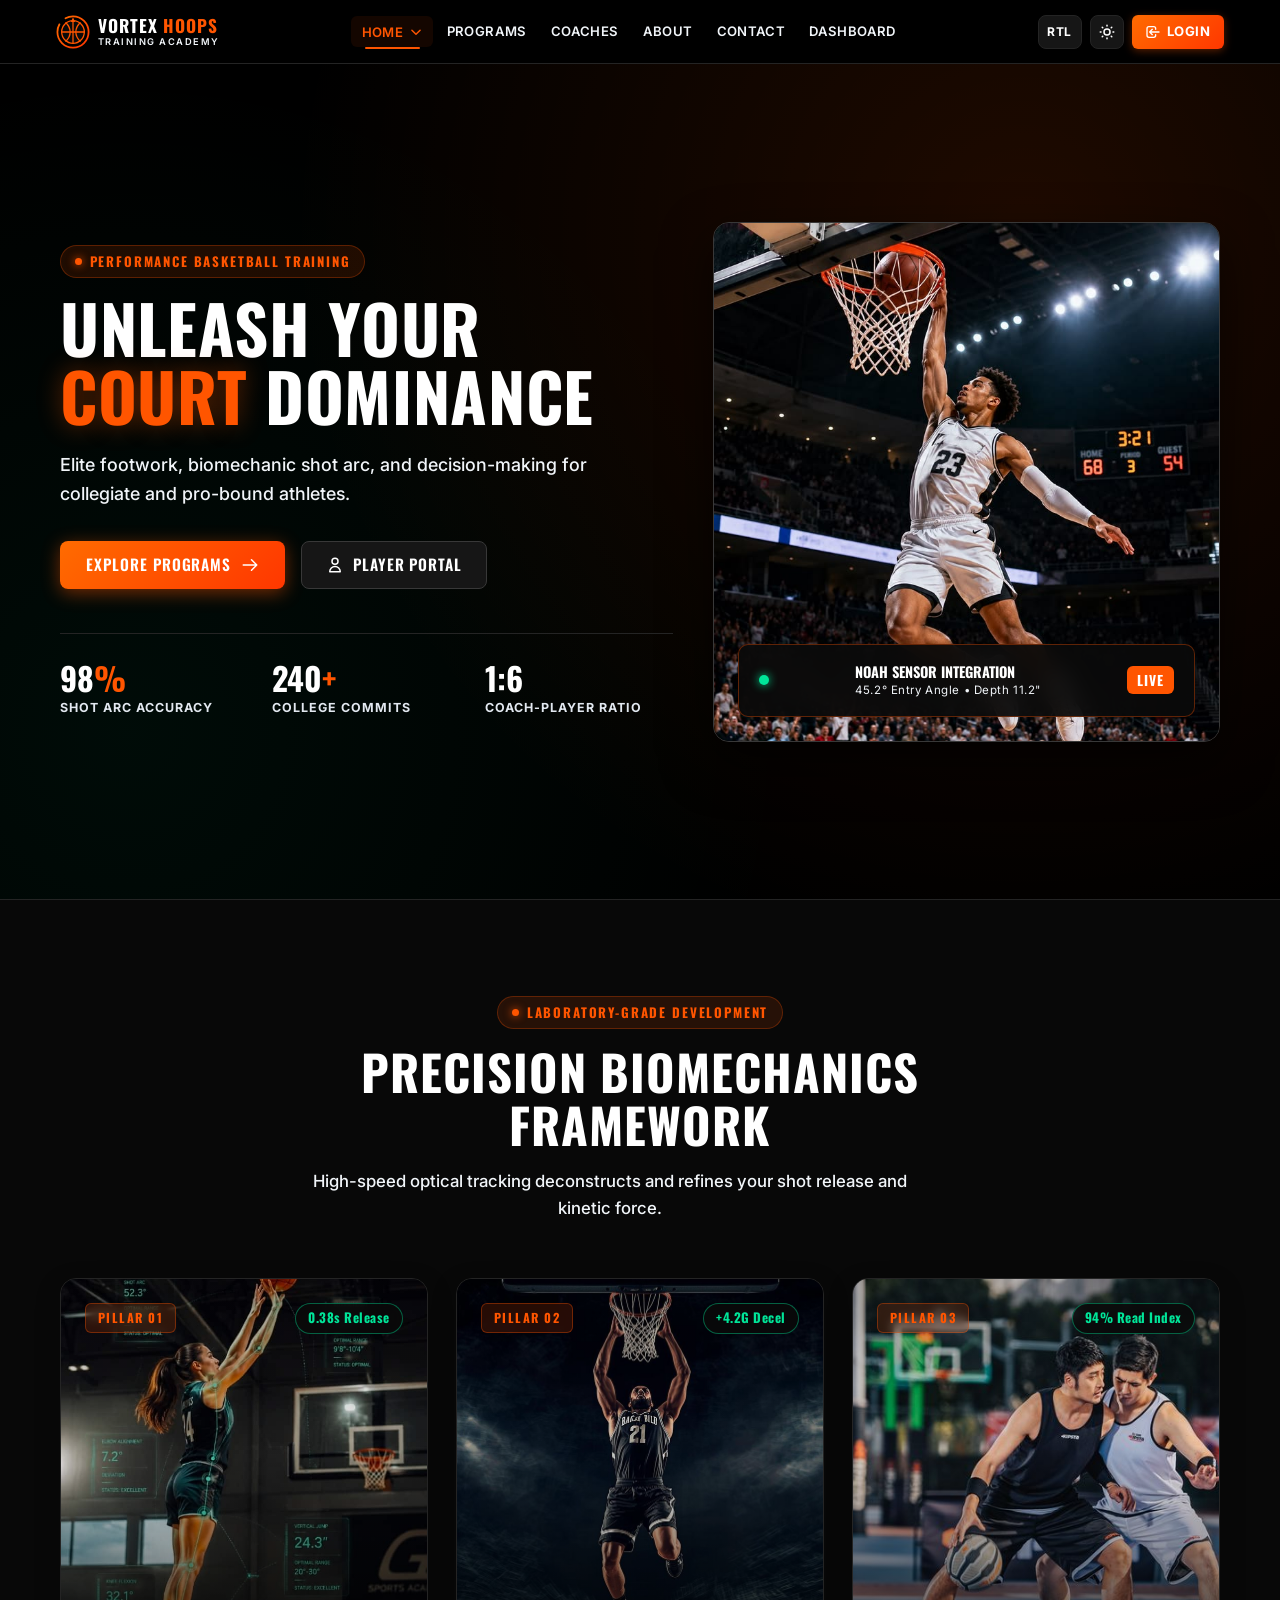
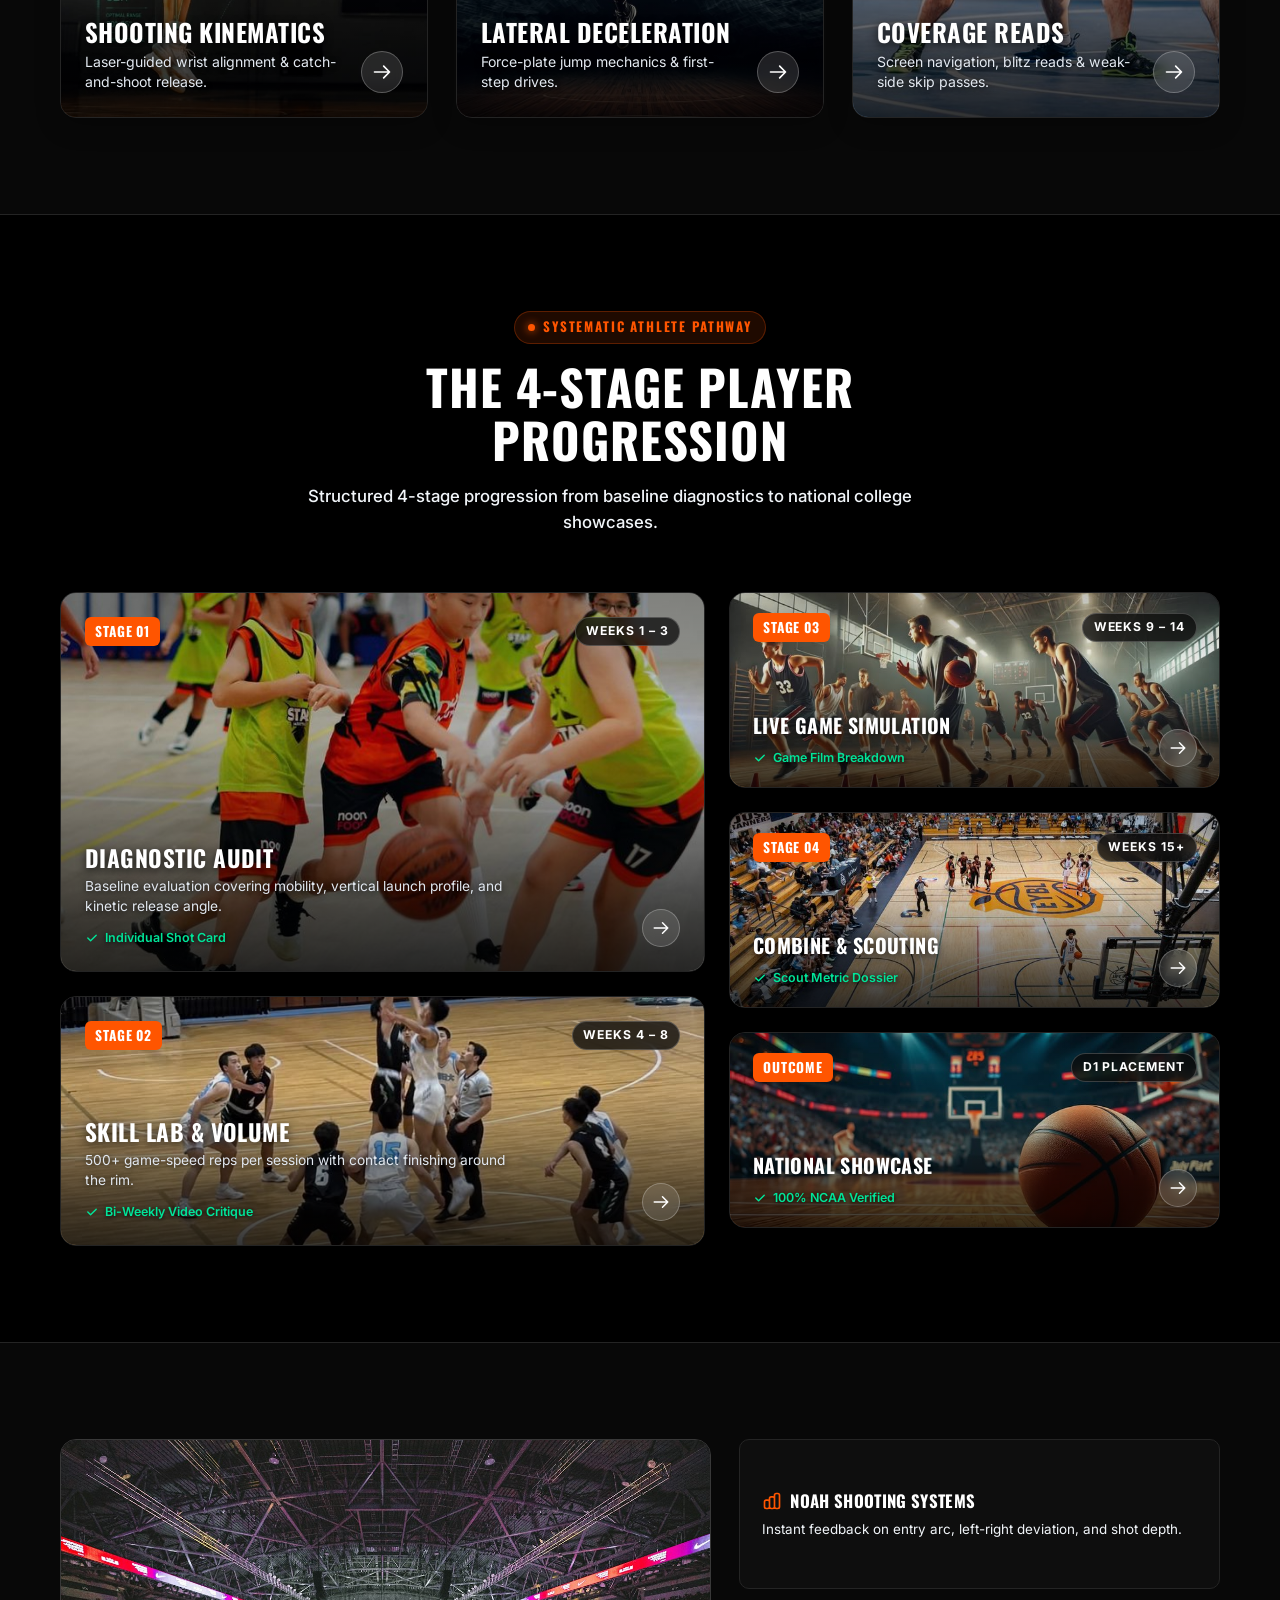
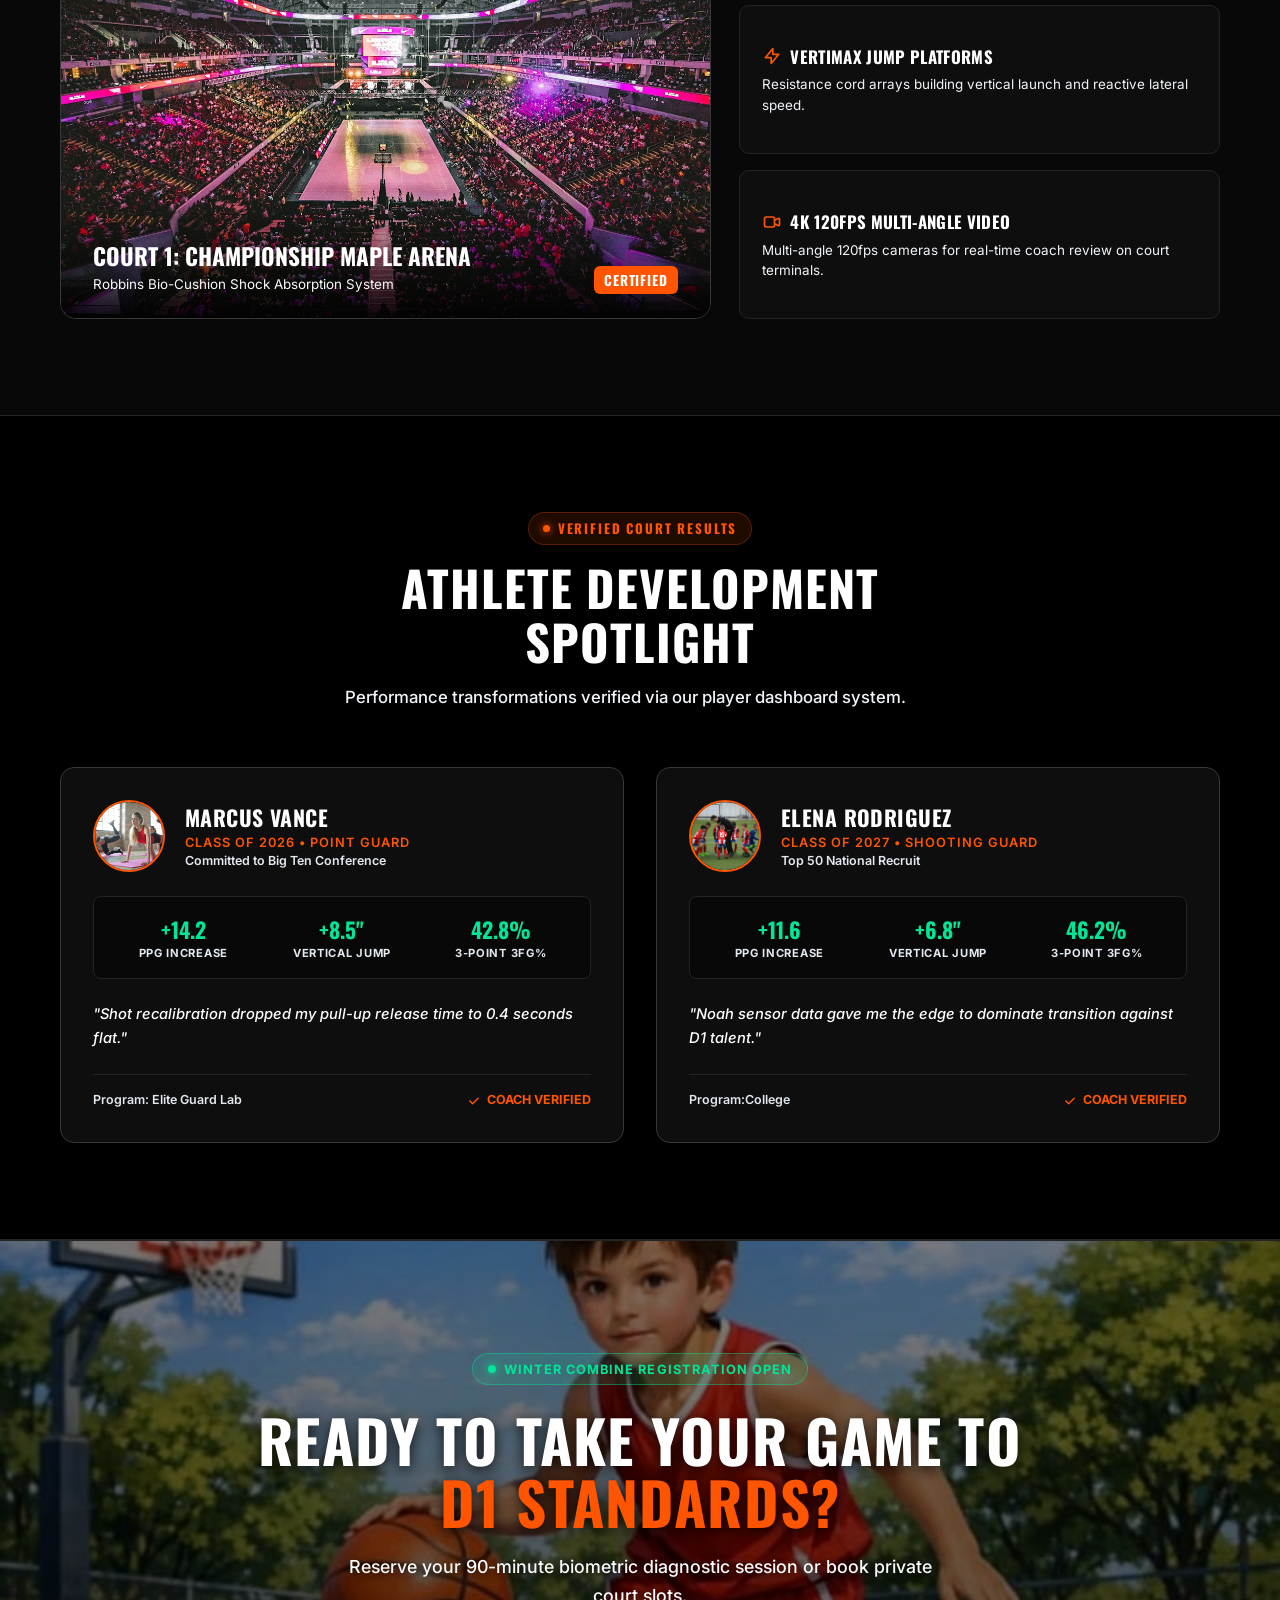
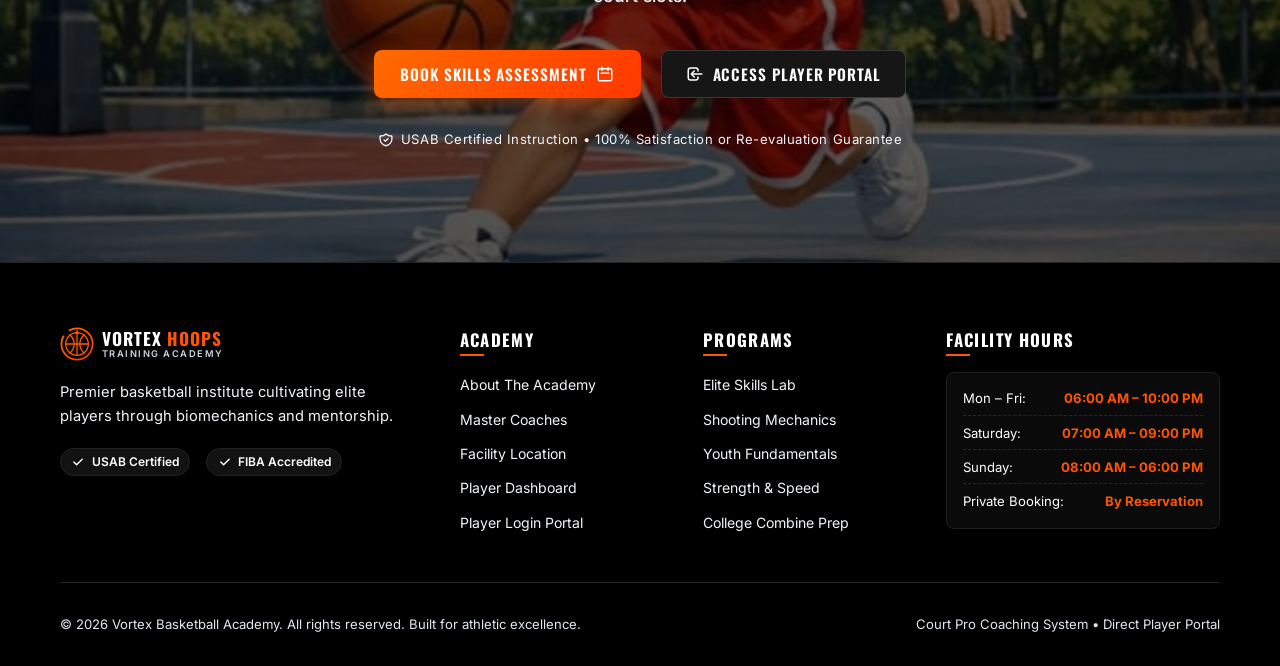
==== commit f4dce531: "update" ====
--- a/index.html
+++ b/index.html
@@ -76,11 +76,11 @@
         <!-- 4. About -->
         <a href="about.html" class="nav-link">About</a>
 
-        <!-- 5. Dashboard -->
+        <!-- 5. Contact -->
+        <a href="contact.html" class="nav-link">Contact</a>
+
+        <!-- 6. Dashboard -->
         <a href="dashboard.html" class="nav-link">Dashboard</a>
-
-        <!-- 6. Contact -->
-        <a href="contact.html" class="nav-link">Contact</a>
       </nav>
 
       <!-- Header Action Controls -->
@@ -178,14 +178,14 @@
           <a href="about.html" class="mobile-nav-link">About</a>
         </li>
 
-        <!-- 5. Dashboard -->
+        <!-- 5. Contact -->
+        <li>
+          <a href="contact.html" class="mobile-nav-link">Contact</a>
+        </li>
+
+        <!-- 6. Dashboard -->
         <li>
           <a href="dashboard.html" class="mobile-nav-link">Dashboard</a>
-        </li>
-
-        <!-- 6. Contact -->
-        <li>
-          <a href="contact.html" class="mobile-nav-link">Contact</a>
         </li>
       </ul>
 
@@ -932,8 +932,8 @@
           <ul class="footer-link-list">
             <li><a href="about.html">About The Academy</a></li>
             <li><a href="coaches.html">Master Coaches</a></li>
+            <li><a href="contact.html">Facility Location</a></li>
             <li><a href="dashboard.html">Player Dashboard</a></li>
-            <li><a href="contact.html">Facility Location</a></li>
             <li><a href="login.html">Player Login Portal</a></li>
           </ul>
         </div>
--- a/assets/css/style.css
+++ b/assets/css/style.css
@@ -1601,6 +1601,8 @@
 .section-eyebrow {
   display: inline-flex;
   align-items: center;
+  width: fit-content;
+  max-width: 100%;
   gap: 0.5rem;
   font-family: 'Oswald', sans-serif;
   font-size: 0.82rem;
@@ -1613,6 +1615,21 @@
   padding: 0.35rem 0.85rem;
   border-radius: 999px;
   margin-bottom: 1rem;
+}
+
+.inner-hero-content .section-eyebrow,
+.hero-home2-content .section-eyebrow,
+.section-header-center .section-eyebrow,
+.cta-box-inner .section-eyebrow {
+  align-self: center !important;
+  margin-left: auto !important;
+  margin-right: auto !important;
+}
+
+.form-info-col .section-eyebrow {
+  align-self: flex-start;
+  margin-left: 0;
+  margin-right: 0;
 }
 
 .section-eyebrow::before {
@@ -5302,6 +5319,7 @@
 .form-info-col {
   display: flex;
   flex-direction: column;
+  align-items: flex-start;
 }
 
 .form-info-points {
--- a/assets/css/responsive.css
+++ b/assets/css/responsive.css
@@ -179,8 +179,43 @@
     gap: 1.15rem;
   }
 
+  /* Dashboard Welcome Card Responsive Alignment (1032px) */
+  .portal-section-welcome {
+    flex-direction: column !important;
+    align-items: flex-start !important;
+    gap: 1.25rem !important;
+    padding: 1.5rem 1.75rem !important;
+  }
+
+  .portal-welcome-text,
+  .portal-section-welcome > div:first-child {
+    width: 100% !important;
+  }
+
+  .portal-welcome-title {
+    font-size: 1.85rem !important;
+    line-height: 1.2 !important;
+    margin-bottom: 0.5rem !important;
+    white-space: normal !important;
+  }
+
+  .portal-welcome-protocol {
+    font-size: 0.9rem !important;
+    line-height: 1.55 !important;
+    max-width: 100% !important;
+  }
+
   .portal-welcome-actions {
-    flex-wrap: wrap;
+    width: 100% !important;
+    display: flex !important;
+    flex-wrap: wrap !important;
+    align-items: center !important;
+    gap: 0.85rem !important;
+  }
+
+  .portal-welcome-actions a,
+  .portal-welcome-actions button {
+    flex: 0 1 auto !important;
   }
   .progression-mosaic-grid {
     grid-template-columns: 1fr 1fr;
@@ -361,20 +396,26 @@
     text-align: center;
   }
 
-  /* Programs Page Tablet Stacks */
+  /* Programs Page Tablet Alignment (1024px) */
   .program-tiers-grid {
-    grid-template-columns: 1fr;
-    max-width: 600px;
+    grid-template-columns: repeat(3, 1fr);
+    gap: 1.5rem;
+    max-width: 100%;
     margin: 0 auto;
   }
 
   .masterclass-row {
-    grid-template-columns: 1fr;
-    gap: 2.5rem;
+    display: grid;
+    grid-template-columns: 1fr 1fr;
+    align-items: center;
+    gap: 3rem;
+    margin-bottom: 3.5rem;
   }
 
   .masterclass-media-frame {
-    height: 320px;
+    height: 340px;
+    border-radius: 14px;
+    overflow: hidden;
   }
 
   /* Coaches Page Tablet Stacks */
@@ -736,6 +777,25 @@
     height: 380px;
   }
 
+  /* Programs Page Mobile / Tablet Stack (<= 768px) */
+  .program-tiers-grid {
+    grid-template-columns: 1fr;
+    max-width: 540px;
+    margin: 0 auto;
+    gap: 1.75rem;
+  }
+
+  .masterclass-row {
+    grid-template-columns: 1fr;
+    gap: 2rem;
+    margin-bottom: 3rem;
+  }
+
+  .masterclass-media-frame {
+    height: 280px;
+    order: -1;
+  }
+
   .progression-mosaic-grid {
     grid-template-columns: 1fr;
     gap: 1.25rem;
